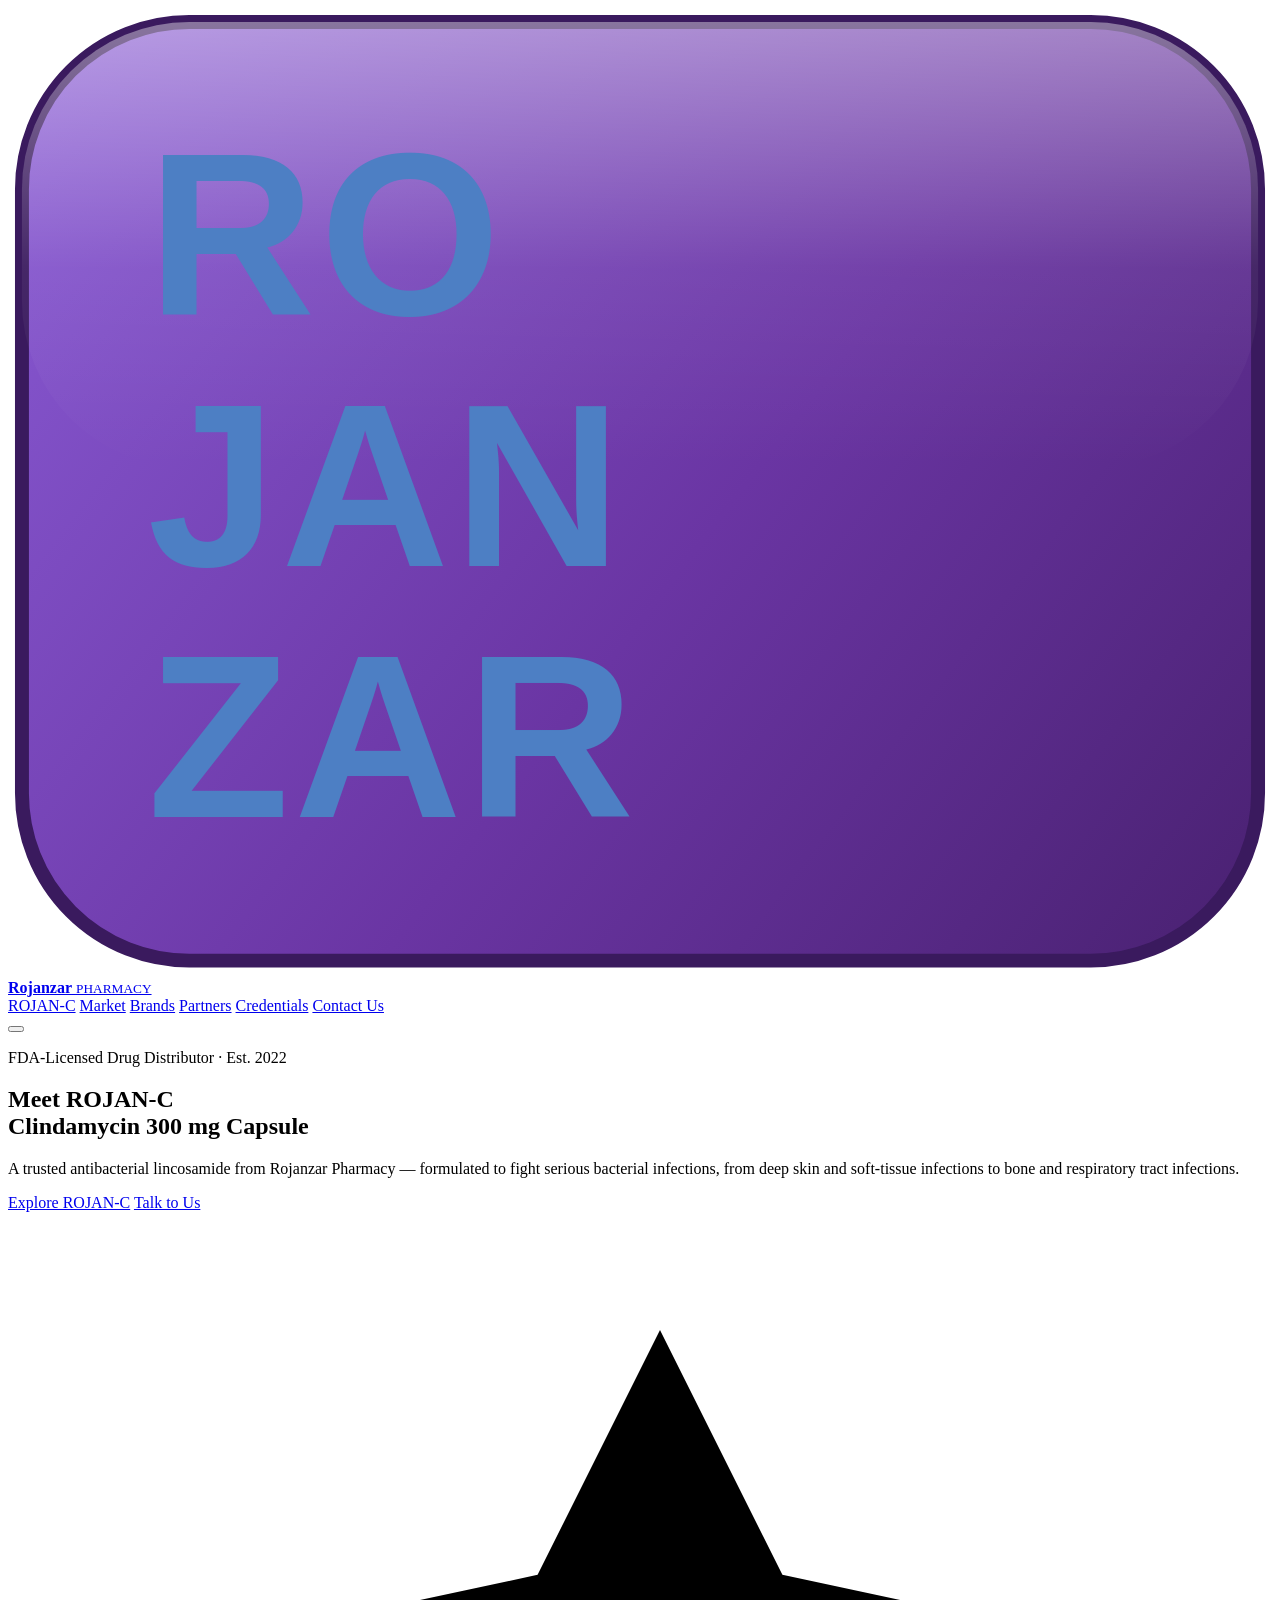
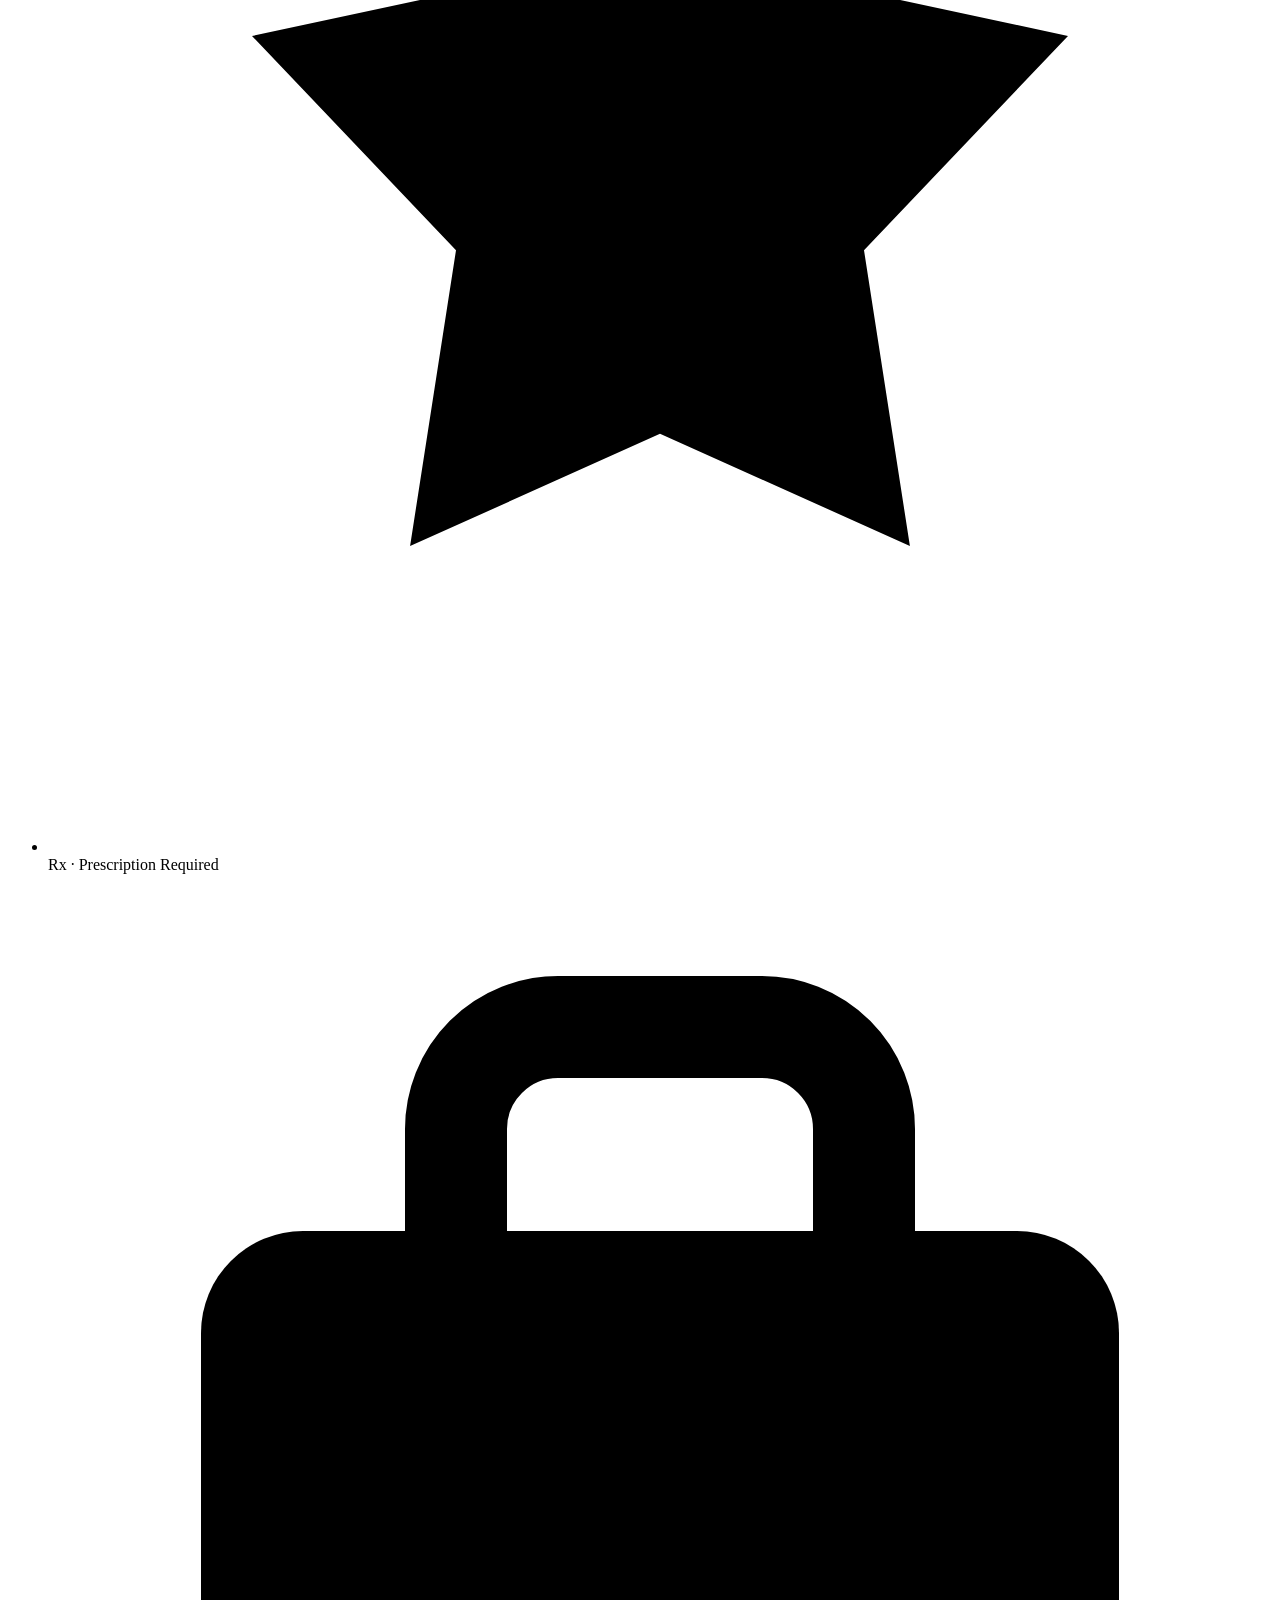
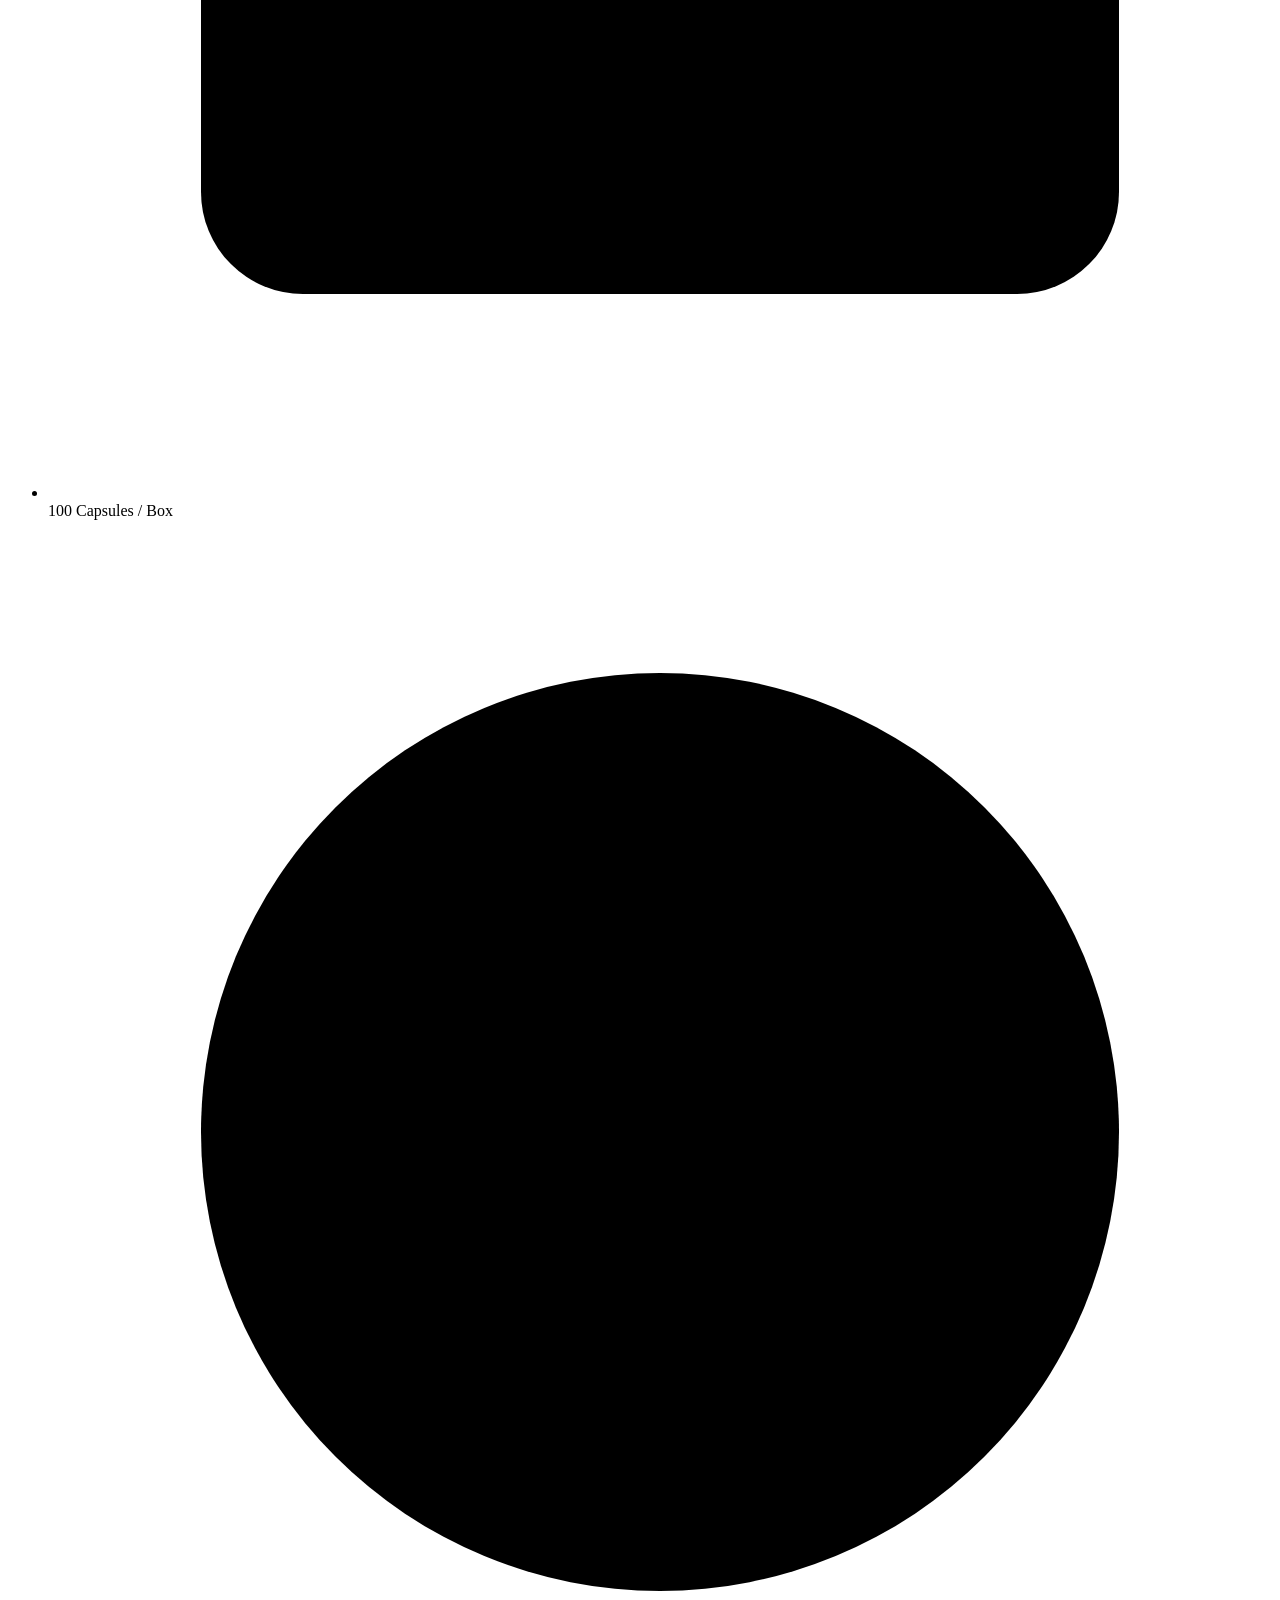
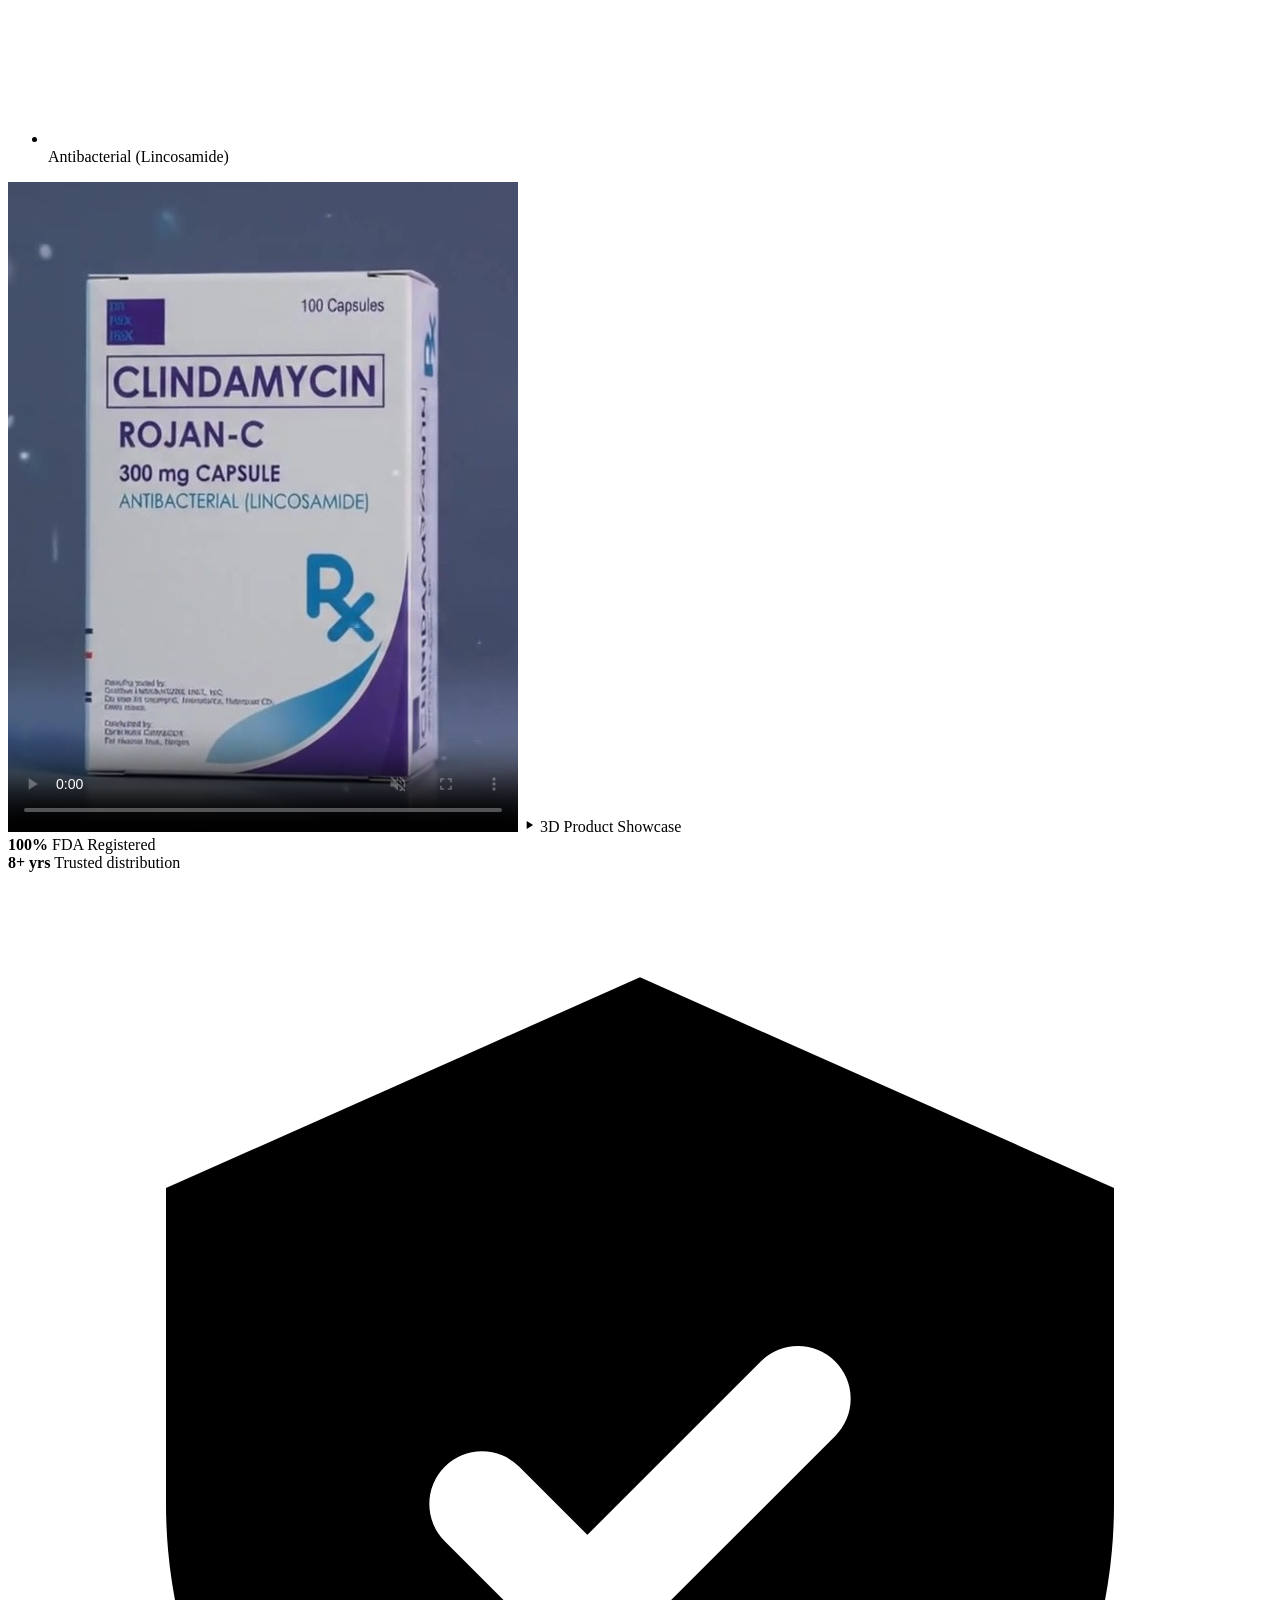
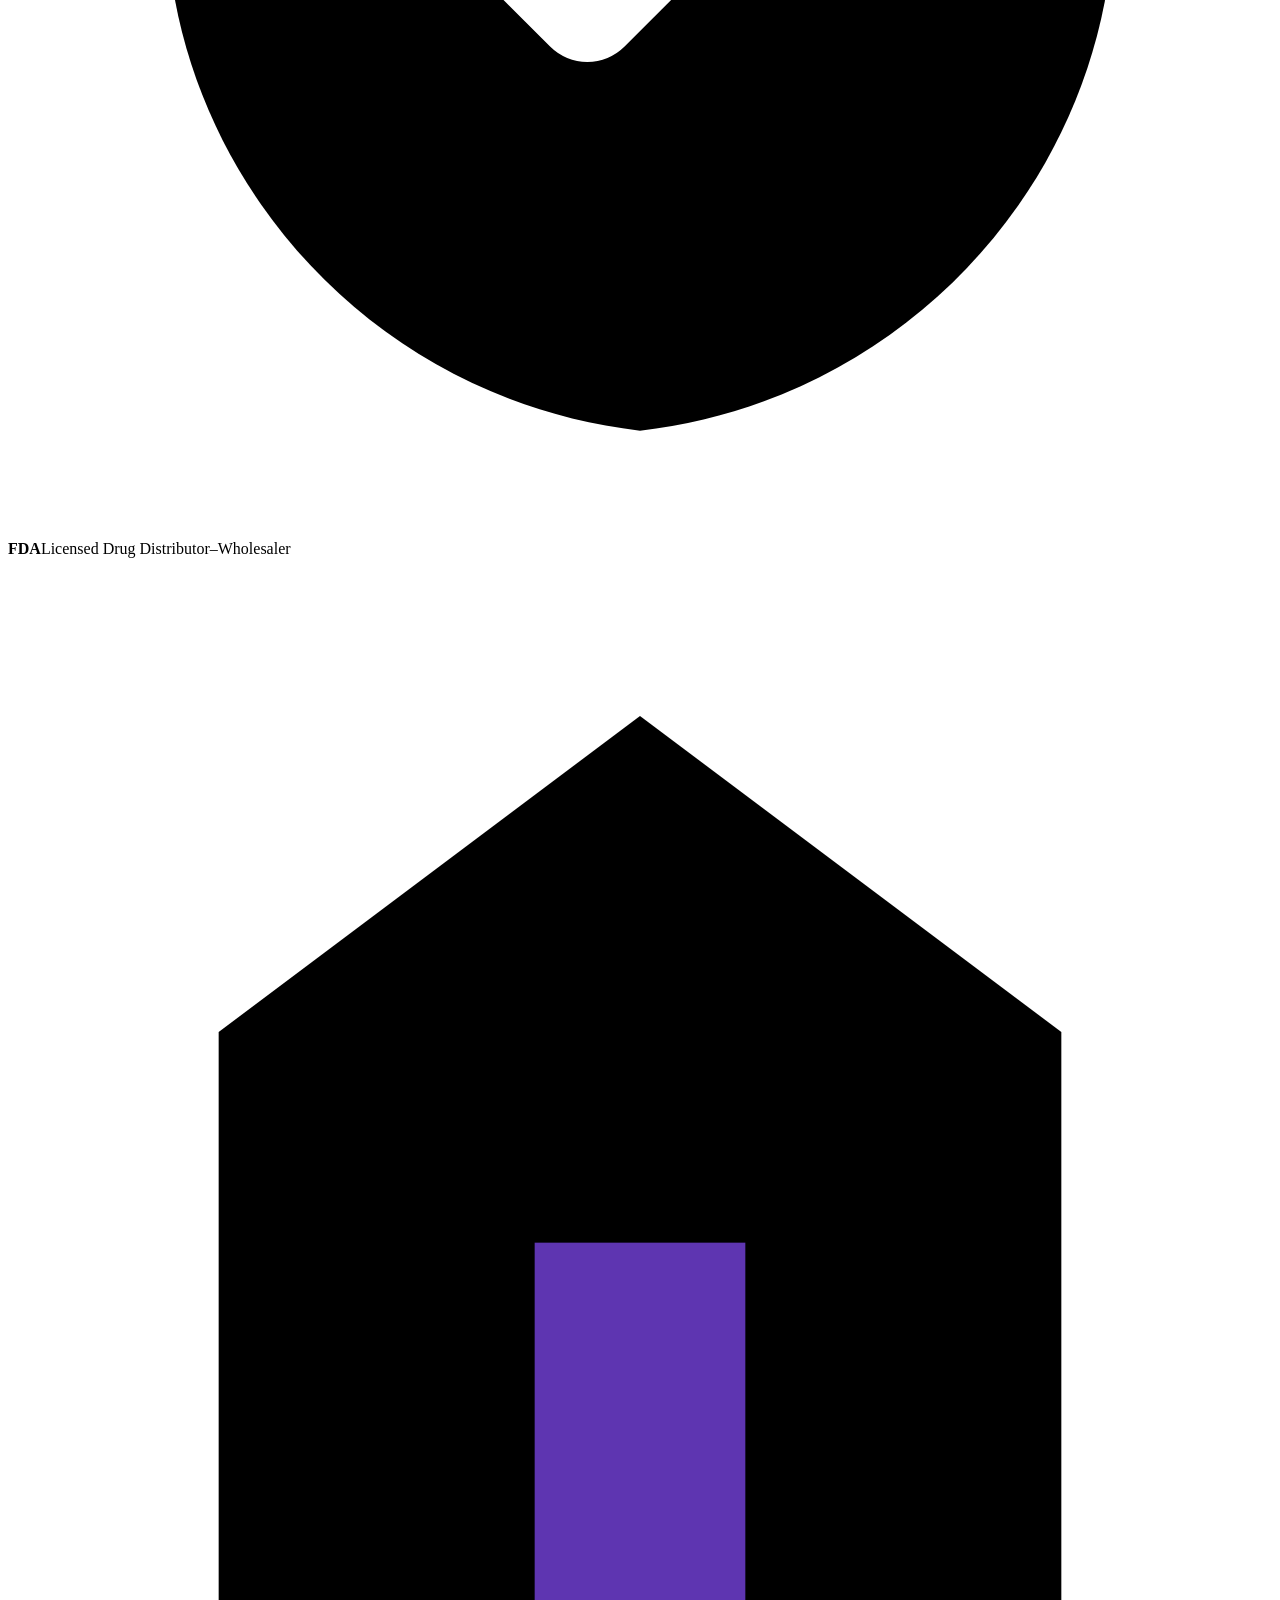
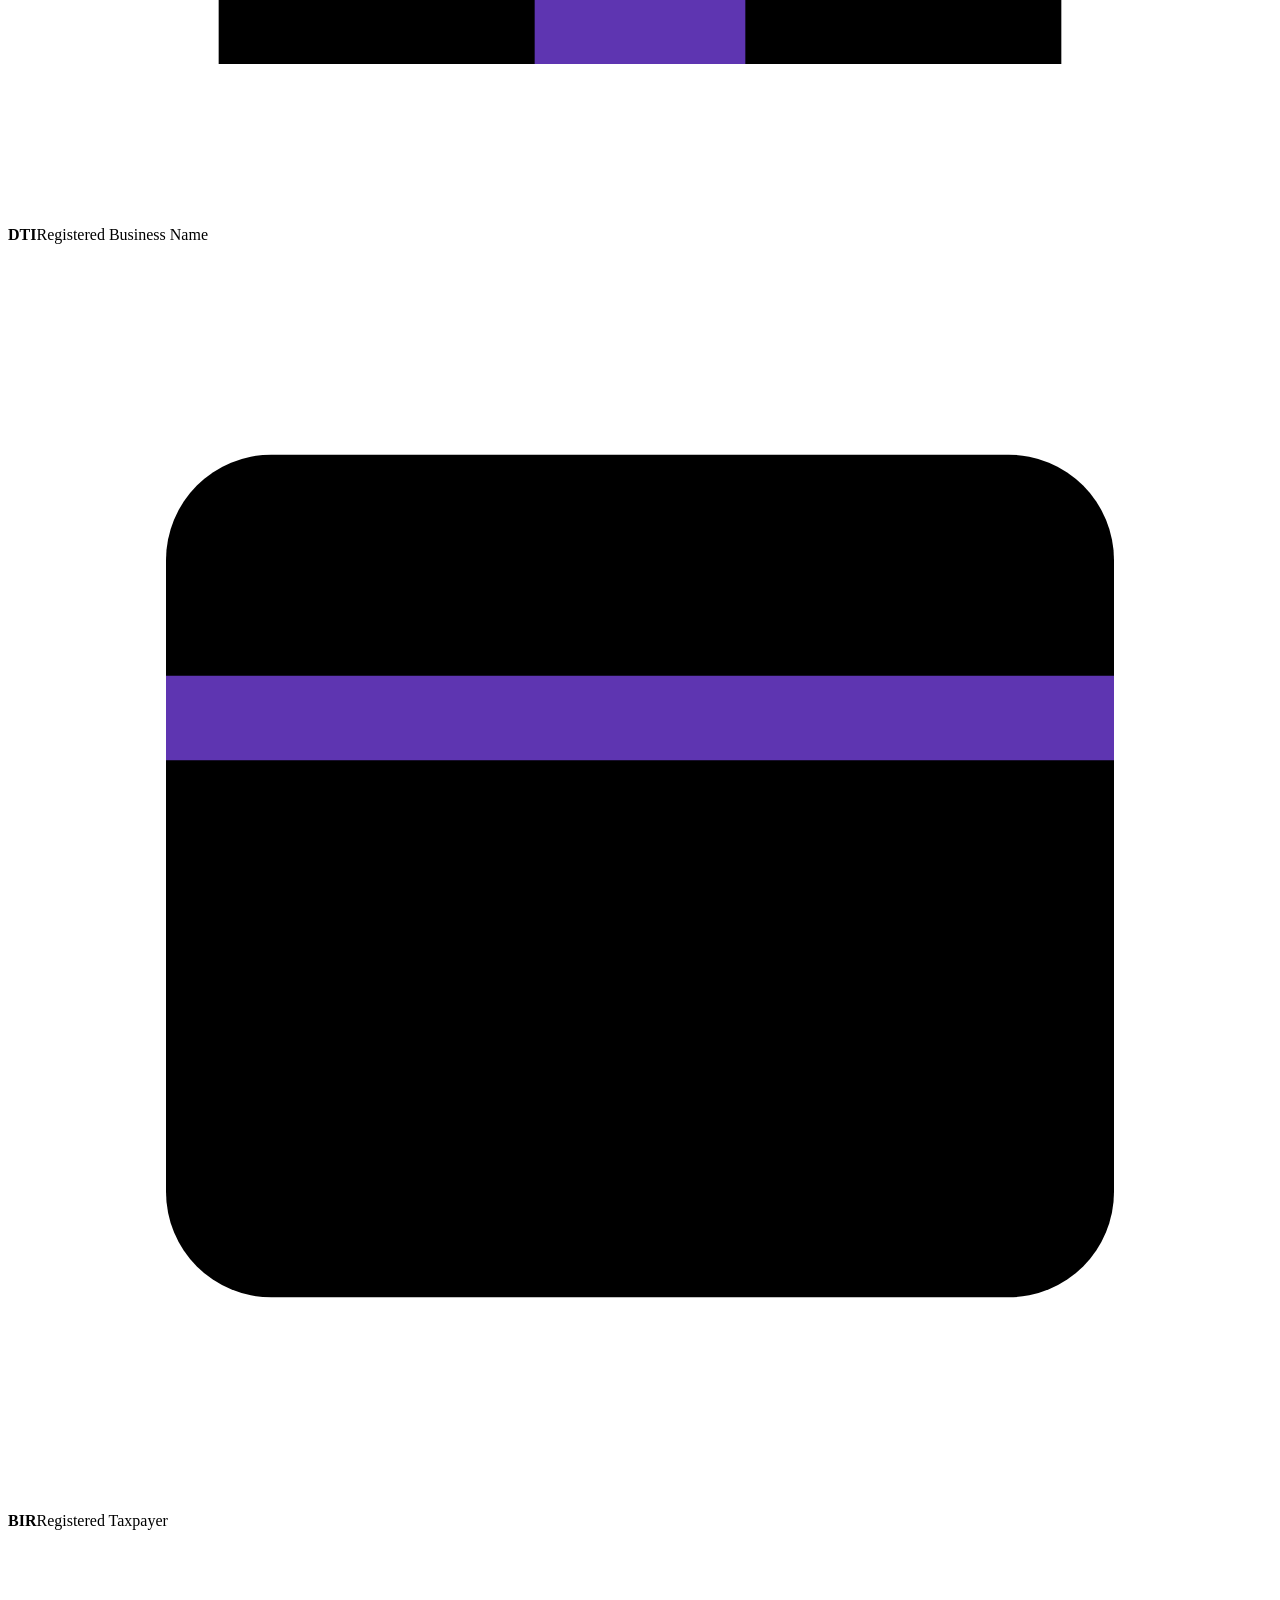
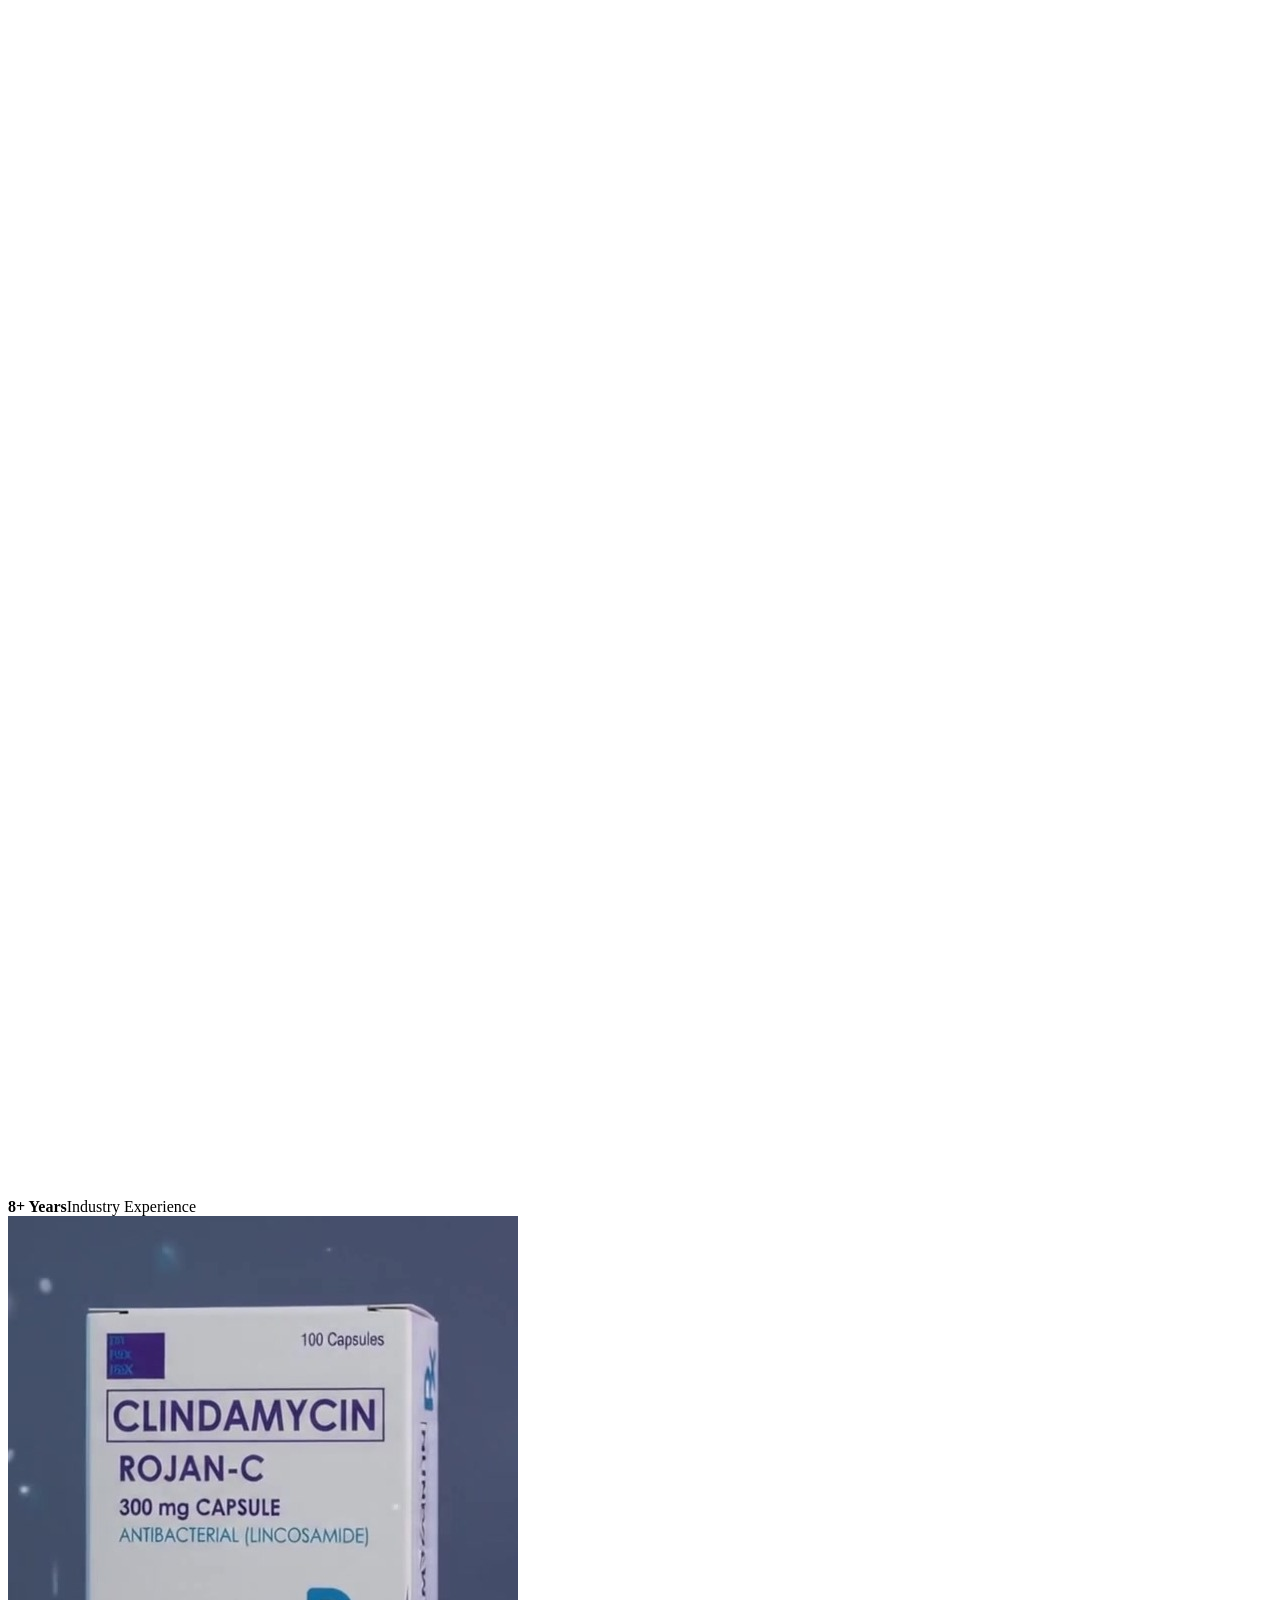
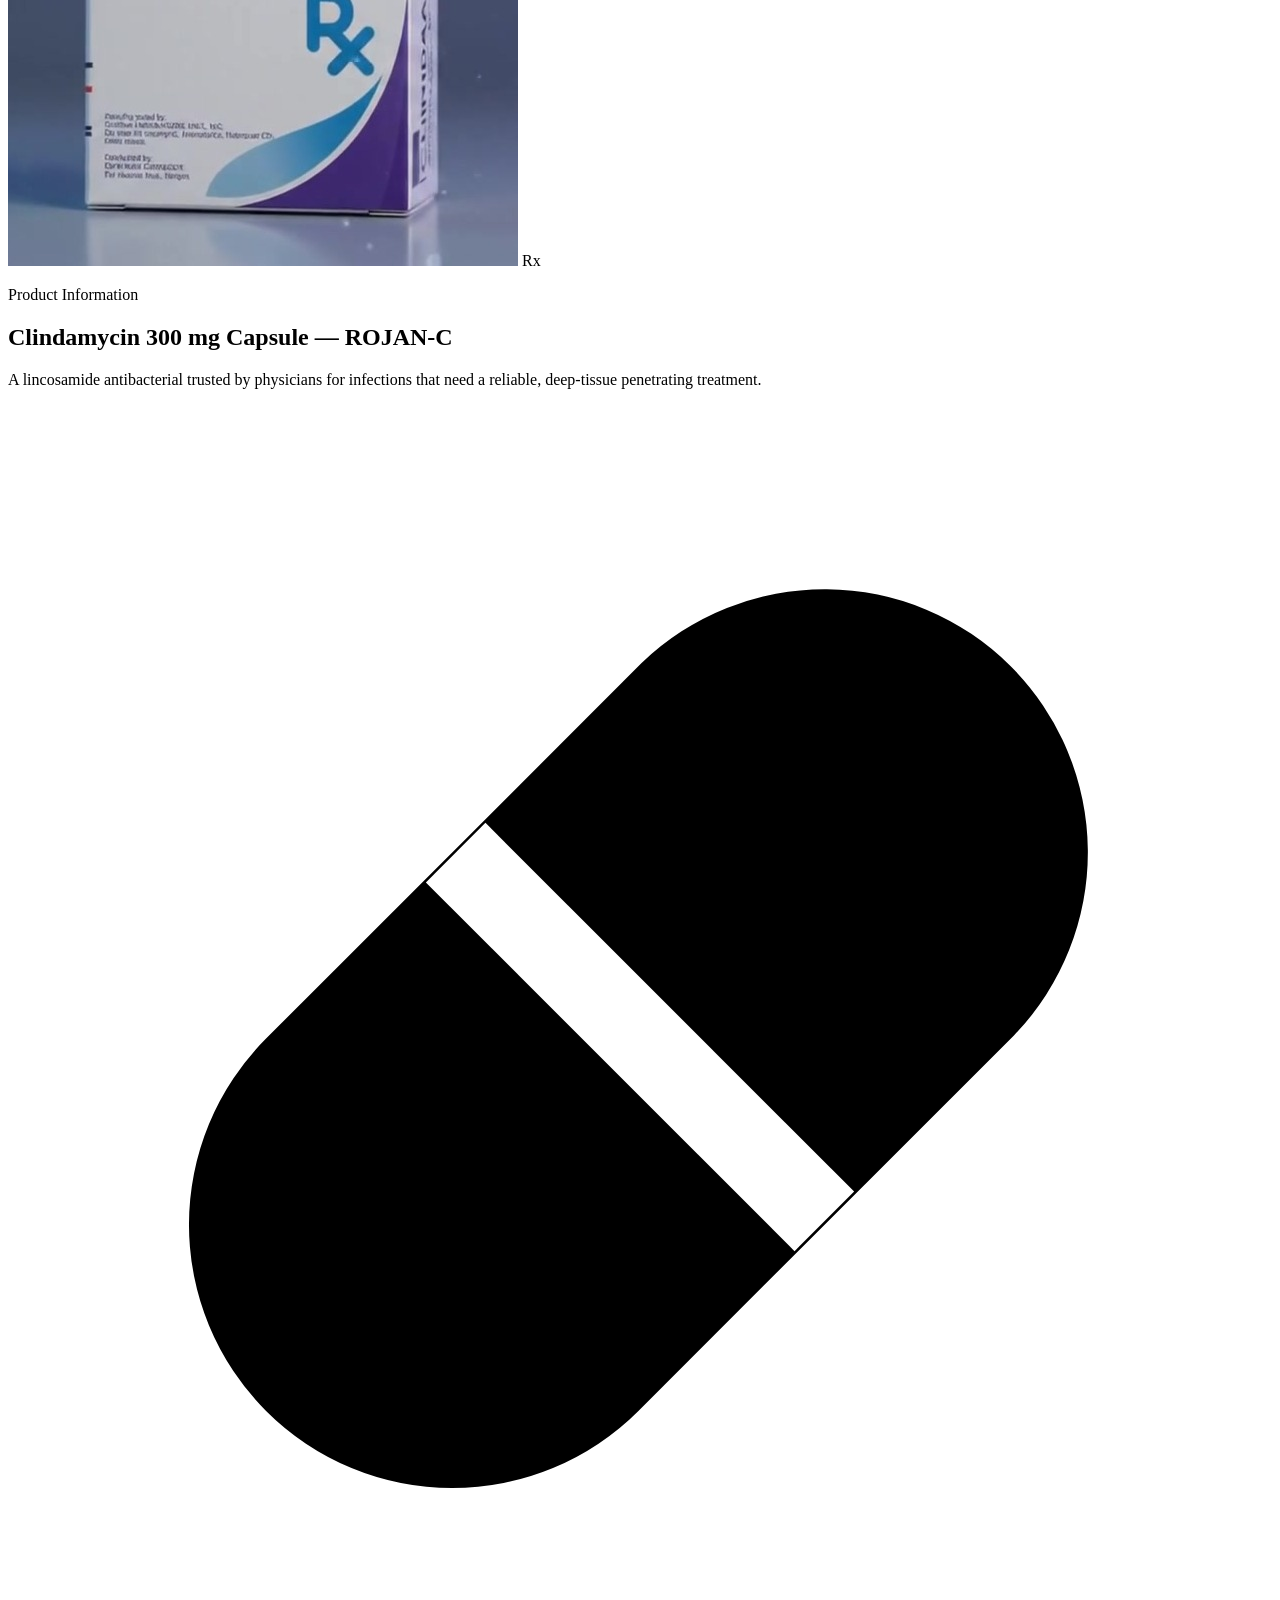
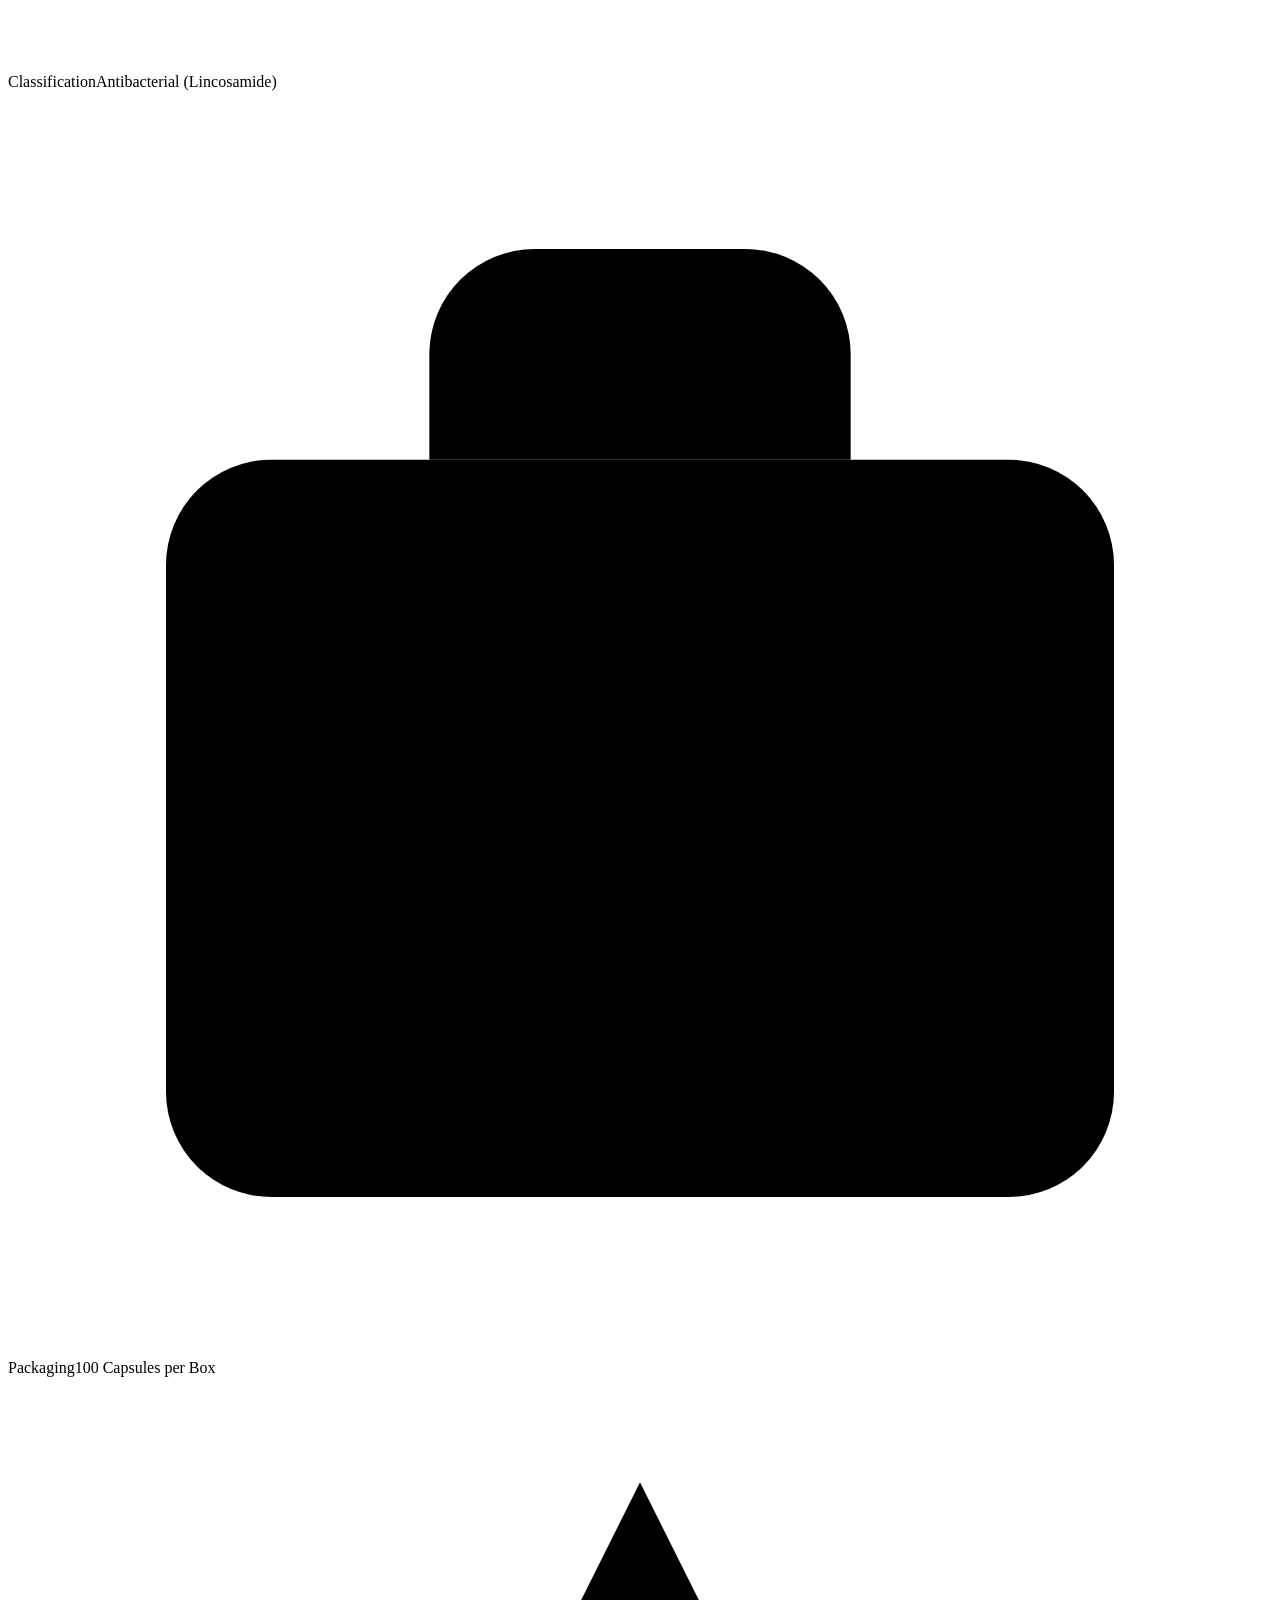
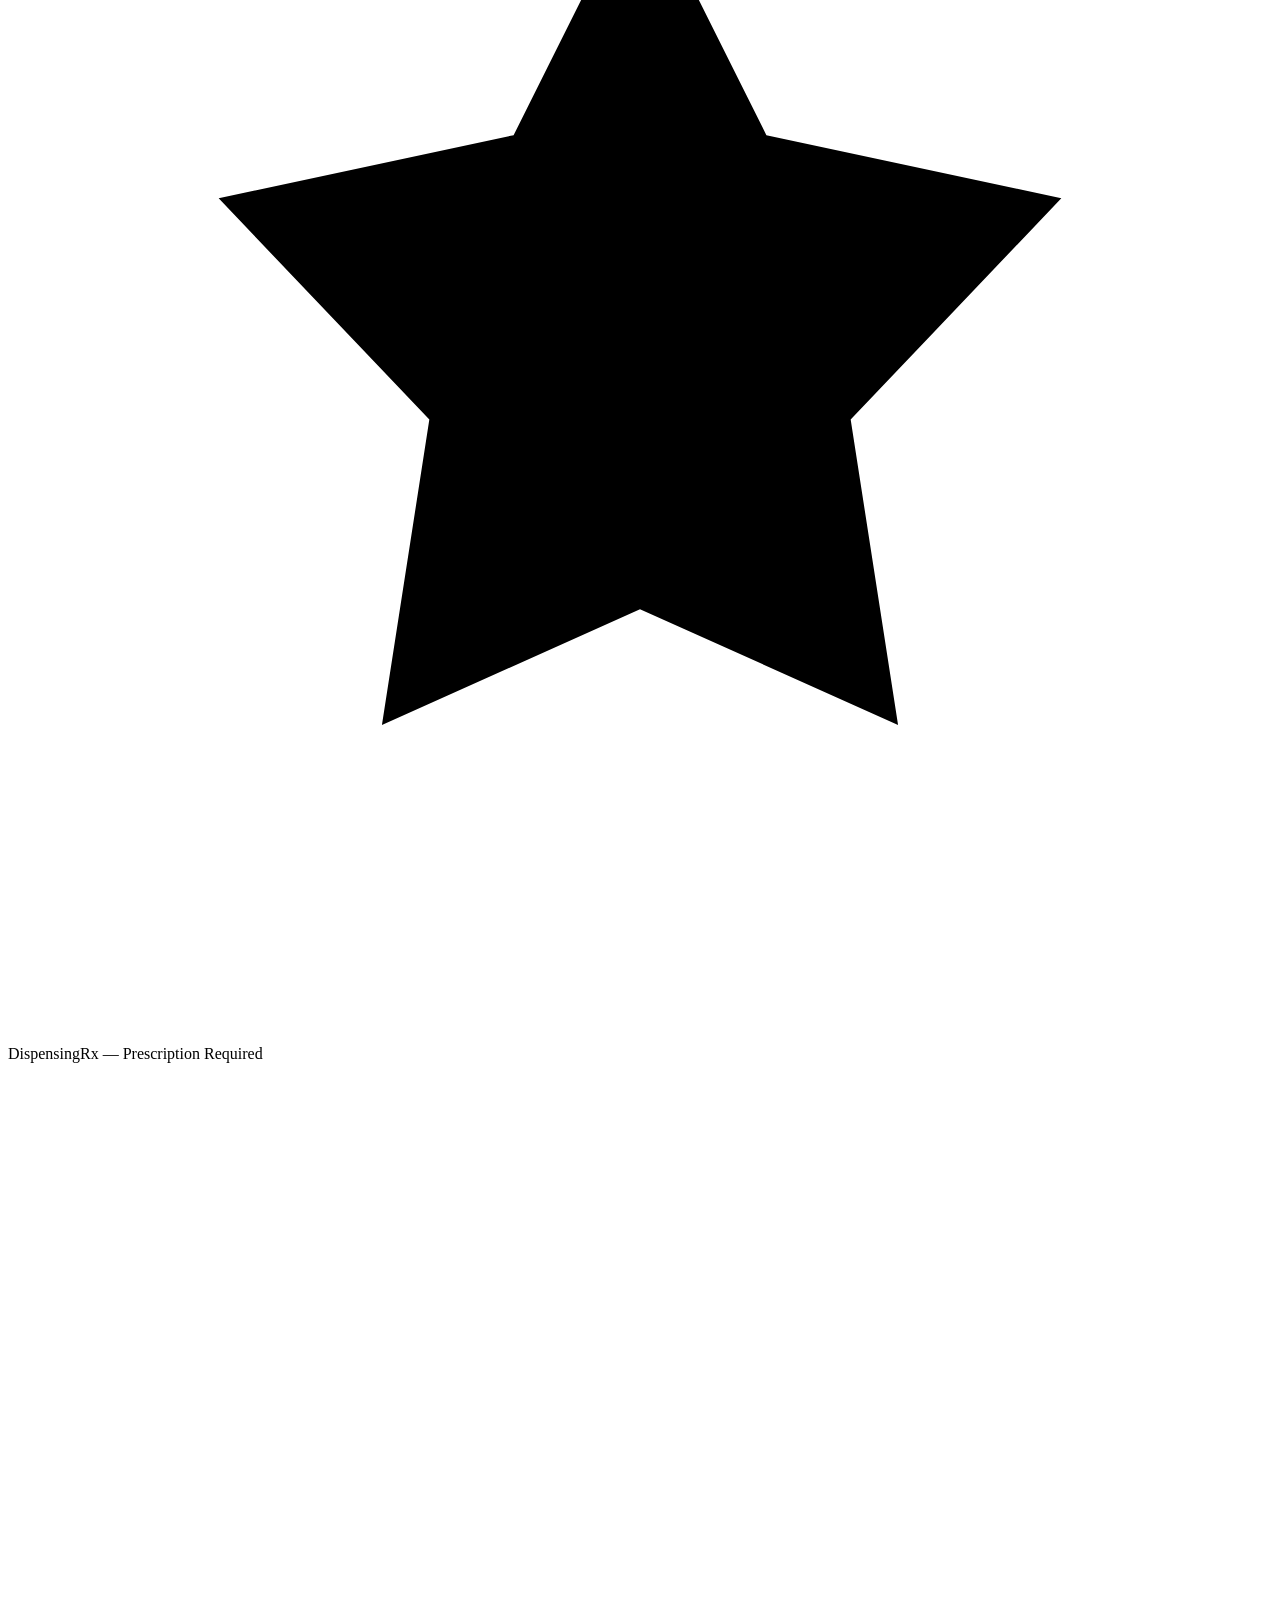
==== index.html @ 9dbfa17c "Rename index-v2.html to index.html" ====
<!DOCTYPE html>
<html lang="en">
<head>
<meta charset="UTF-8">
<meta name="viewport" content="width=device-width, initial-scale=1.0">
<title>ROJAN-C | Rojanzar Pharmacy</title>
<meta name="description" content="ROJAN-C (Clindamycin 300mg Capsule) by Rojanzar Pharmacy — an FDA-licensed antibacterial lincosamide for serious bacterial infections.">
<link rel="icon" href="assets/icons/favicon.ico" sizes="any">
<link rel="icon" type="image/svg+xml" href="assets/icons/favicon.svg">
<link rel="icon" type="image/png" sizes="32x32" href="assets/icons/favicon-32.png">
<link rel="icon" type="image/png" sizes="16x16" href="assets/icons/favicon-16.png">
<link rel="apple-touch-icon" sizes="180x180" href="assets/icons/favicon-180.png">
<link rel="manifest" href="assets/icons/site.webmanifest">
<meta name="theme-color" content="#5E35B1">
<link rel="preconnect" href="https://fonts.googleapis.com">
<link rel="preconnect" href="https://fonts.gstatic.com" crossorigin>
<link href="https://fonts.googleapis.com/css2?family=Inter:wght@400;500;600;700;800;900&display=swap" rel="stylesheet">
<link rel="stylesheet" href="style.css">
</head>
<body>

<!-- Decorative gradient field, purely visual -->
<div class="bg-field" aria-hidden="true"></div>

<!-- ===== HEADER ===== -->
<header class="site-header" id="siteHeader">
  <div class="container header-inner">
    <a href="#home" class="brand" aria-label="Rojanzar Pharmacy home">
      <span class="brand-icon" aria-hidden="true">
        <svg viewBox="0 0 136 104" xmlns="http://www.w3.org/2000/svg">
          <defs>
            <linearGradient id="rjPurple" x1="0" y1="0" x2="136" y2="104" gradientUnits="userSpaceOnUse">
              <stop offset="0" stop-color="#8a5cd6"/>
              <stop offset="0.55" stop-color="#6a35a3"/>
              <stop offset="1" stop-color="#48206f"/>
            </linearGradient>
            <linearGradient id="rjSheen" x1="0" y1="0" x2="0" y2="1">
              <stop offset="0" stop-color="#ffffff" stop-opacity="0.4"/>
              <stop offset="0.55" stop-color="#ffffff" stop-opacity="0.06"/>
              <stop offset="1" stop-color="#ffffff" stop-opacity="0"/>
            </linearGradient>
          </defs>
          <rect x="1.5" y="1.5" width="133" height="101" rx="18" fill="url(#rjPurple)" stroke="#3a1a5e" stroke-width="1.5"/>
          <rect x="1.5" y="1.5" width="133" height="48" rx="18" fill="url(#rjSheen)"/>
          <text x="15" y="33" font-family="Arial, sans-serif" font-weight="800" font-size="25" letter-spacing="0.5" fill="#4d7fc4">RO</text>
          <text x="15" y="60" font-family="Arial, sans-serif" font-weight="800" font-size="25" letter-spacing="0.5" fill="#4d7fc4">JAN</text>
          <text x="15" y="87" font-family="Arial, sans-serif" font-weight="800" font-size="25" letter-spacing="0.5" fill="#4d7fc4">ZAR</text>
        </svg>
      </span>
      <span class="brand-text">
        <strong>Rojanzar</strong>
        <small>PHARMACY</small>
      </span>
    </a>

    <nav class="main-nav" id="mainNav">
      <a href="#product">ROJAN-C</a>
      <a href="#insights">Market</a>
      <a href="#brands">Brands</a>
      <a href="#partners">Partners</a>
      <a href="#credentials">Credentials</a>
      <a href="#contact" class="nav-cta">Contact Us</a>
    </nav>

    <button class="nav-toggle" id="navToggle" aria-label="Toggle navigation" aria-expanded="false" aria-controls="mainNav">
      <span></span><span></span><span></span>
    </button>
  </div>
</header>

<main id="home">

  <!-- ===== HERO ===== -->
  <section class="hero">
    <div class="container hero-inner">
      <div class="hero-copy reveal">
        <p class="eyebrow"><i class="dot"></i>FDA-Licensed Drug Distributor &middot; Est. 2022</p>
        <h1>Meet <span class="accent-text">ROJAN&#8209;C</span><br>Clindamycin 300&nbsp;mg Capsule</h1>
        <p class="lead">
          A trusted antibacterial lincosamide from Rojanzar Pharmacy — formulated to fight
          serious bacterial infections, from deep skin and soft-tissue infections to
          bone and respiratory tract infections.
        </p>
        <div class="hero-actions">
          <a href="#product" class="btn btn-primary">Explore ROJAN&#8209;C</a>
          <a href="#contact" class="btn btn-outline">Talk to Us</a>
        </div>
        <ul class="hero-badges">
          <li><svg viewBox="0 0 24 24"><path d="M12 2l2.4 4.8L20 8l-4 4.2.9 5.8L12 15.8 7.1 18l.9-5.8L4 8l5.6-1.2z"/></svg>Rx &middot; Prescription Required</li>
          <li><svg viewBox="0 0 24 24"><rect x="3" y="7" width="18" height="13" rx="2"/><path d="M8 7V5a2 2 0 0 1 2-2h4a2 2 0 0 1 2 2v2" fill="none" stroke-width="2" stroke="currentColor"/></svg>100 Capsules / Box</li>
          <li><svg viewBox="0 0 24 24"><circle cx="12" cy="12" r="9"/></svg>Antibacterial (Lincosamide)</li>
        </ul>
      </div>

      <div class="hero-media reveal">
        <div class="orbit-ring" aria-hidden="true"></div>
        <div class="video-frame">
          <video
            class="product-video"
            autoplay
            muted
            loop
            controls
            playsinline
            preload="auto"
            poster="assets/images/rojan-c-3d.jpg"
            aria-label="3D product showcase of ROJAN-C Clindamycin capsule">
            <source src="assets/video/rojan-c-3d-showcase.mp4" type="video/mp4">
            Your browser does not support the video tag.
          </video>
          <span class="video-tag">
            <svg viewBox="0 0 24 24" width="14" height="14"><path d="M8 5v14l11-7z" fill="currentColor"/></svg>
            3D Product Showcase
          </span>
        </div>
        <div class="floating-card floating-card--top">
          <strong>100%</strong>
          <span>FDA Registered</span>
        </div>
        <div class="floating-card floating-card--bottom">
          <strong>8+ yrs</strong>
          <span>Trusted distribution</span>
        </div>
      </div>
    </div>
  </section>

  <!-- ===== TRUST BAR ===== -->
  <section class="trust-bar">
    <div class="trust-bar__field" aria-hidden="true"></div>
    <div class="container trust-inner">
      <div class="trust-item reveal">
        <span class="trust-icon"><svg viewBox="0 0 24 24"><path d="M12 2 3 6v6c0 5 3.8 9.4 9 10 5.2-.6 9-5 9-10V6l-9-4z"/><path d="M9 12l2 2 4-4" fill="none" stroke="#fff" stroke-width="2" stroke-linecap="round" stroke-linejoin="round"/></svg></span>
        <div><strong>FDA</strong><span>Licensed Drug Distributor&ndash;Wholesaler</span></div>
      </div>
      <div class="trust-item reveal">
        <span class="trust-icon"><svg viewBox="0 0 24 24"><path d="M4 21V9l8-6 8 6v12H4z"/><rect x="10" y="13" width="4" height="8" fill="#5E35B1"/></svg></span>
        <div><strong>DTI</strong><span>Registered Business Name</span></div>
      </div>
      <div class="trust-item reveal">
        <span class="trust-icon"><svg viewBox="0 0 24 24"><rect x="3" y="4" width="18" height="16" rx="2"/><path d="M3 9h18" stroke="#5E35B1" stroke-width="1.6"/></svg></span>
        <div><strong>BIR</strong><span>Registered Taxpayer</span></div>
      </div>
      <div class="trust-item reveal">
        <span class="trust-icon"><svg viewBox="0 0 24 24"><path d="M12 2v20M2 12h20" stroke="#fff" stroke-width="2"/><circle cx="12" cy="12" r="9" fill="none" stroke="#fff" stroke-width="1.4"/></svg></span>
        <div><strong>8+ Years</strong><span>Industry Experience</span></div>
      </div>
    </div>
  </section>

  <!-- ===== PRODUCT INFO ===== -->
  <section class="section" id="product">
    <div class="container product-grid">
      <div class="product-image reveal">
        <img src="assets/images/rojan-c-3d.jpg" alt="3D render of a single ROJAN-C Clindamycin 300mg Capsule box, 100 capsules">
        <span class="pin pin--rx">Rx</span>
      </div>
      <div class="product-copy reveal">
        <p class="eyebrow">Product Information</p>
        <h2>Clindamycin 300&nbsp;mg Capsule &mdash; ROJAN&#8209;C</h2>
        <p class="lead-sm">A lincosamide antibacterial trusted by physicians for infections that need a reliable, deep-tissue penetrating treatment.</p>

        <div class="spec-grid">
          <div class="spec">
            <svg viewBox="0 0 24 24"><path d="M4.9 19.1a5 5 0 0 1 0-7.07l7.13-7.13a5 5 0 0 1 7.07 7.07l-7.13 7.13a5 5 0 0 1-7.07 0z"/><path d="M8.5 8.5l7 7" stroke="#fff" stroke-width="1.6"/></svg>
            <div><span class="spec-label">Classification</span><span class="spec-value">Antibacterial (Lincosamide)</span></div>
          </div>
          <div class="spec">
            <svg viewBox="0 0 24 24"><rect x="3" y="7" width="18" height="14" rx="2"/><path d="M8 7V5a2 2 0 0 1 2-2h4a2 2 0 0 1 2 2v2"/></svg>
            <div><span class="spec-label">Packaging</span><span class="spec-value">100 Capsules per Box</span></div>
          </div>
          <div class="spec">
            <svg viewBox="0 0 24 24"><path d="M12 2l2.4 4.8L20 8l-4 4.2.9 5.8L12 15.8 7.1 18l.9-5.8L4 8l5.6-1.2z"/></svg>
            <div><span class="spec-label">Dispensing</span><span class="spec-value">Rx &mdash; Prescription Required</span></div>
          </div>
          <div class="spec">
            <svg viewBox="0 0 24 24"><path d="M3 21V9l4-4 4 4v12M11 21V5l4-4 4 4v16" fill="none" stroke="#fff" stroke-width="1.8"/></svg>
            <div><span class="spec-label">Manufactured by</span><span class="spec-value">Scheele Laboratories Phils., Inc.</span></div>
          </div>
        </div>

        <h3>What ROJAN&#8209;C Treats</h3>
        <ul class="treats-list">
          <li>
            <svg class="ico" viewBox="0 0 24 24"><path d="M7 3a4 4 0 0 0-4 4c0 2 1 3 2 4l7 7c1 1 2 2 4 2a4 4 0 0 0 4-4c0-2-1-3-2-4l-7-7c-1-1-2-2-4-2z" fill="none" stroke="currentColor" stroke-width="1.8"/></svg>
            <div><strong>Deep skin &amp; soft-tissue infections</strong><span>Cellulitis, abscesses, and wound infections caused by susceptible bacteria.</span></div>
          </li>
          <li>
            <svg class="ico" viewBox="0 0 24 24"><path d="M6 4c1 3-1 4-1 6a3 3 0 0 0 3 3c1 0 1.5-.5 2-1M18 20c-1-3 1-4 1-6a3 3 0 0 0-3-3c-1 0-1.5.5-2 1M10 12l4 0" fill="none" stroke="currentColor" stroke-width="1.8" stroke-linecap="round"/></svg>
            <div><strong>Bone &amp; joint infections</strong><span>Including osteomyelitis caused by susceptible organisms.</span></div>
          </li>
          <li>
            <svg class="ico" viewBox="0 0 24 24"><path d="M9 3v6c0 2-2 3-2 6a5 5 0 0 0 10 0c0-3-2-4-2-6V3M9 3h6" fill="none" stroke="currentColor" stroke-width="1.8" stroke-linecap="round"/></svg>
            <div><strong>Respiratory tract infections</strong><span>Lower respiratory infections including pneumonia.</span></div>
          </li>
          <li>
            <svg class="ico" viewBox="0 0 24 24"><circle cx="12" cy="12" r="8" fill="none" stroke="currentColor" stroke-width="1.8"/><path d="M12 8v4l3 2" stroke="currentColor" stroke-width="1.8" fill="none" stroke-linecap="round"/></svg>
            <div><strong>Other anaerobic infections</strong><span>As determined and prescribed by a licensed physician.</span></div>
          </li>
        </ul>
        <p class="disclaimer">Always consult a licensed physician before use. Do not accept the product if the seal is broken.</p>
      </div>
    </div>
  </section>

  <!-- ===== MARKET INSIGHTS / CHARTS ===== -->
  <section class="section section-alt" id="insights">
    <div class="container">
      <p class="eyebrow center">Industry Landscape</p>
      <h2 class="center">Market Insights</h2>
      <p class="center subtext">The Philippine pharmaceutical market is one of the fastest-growing in the region — here's the opportunity behind ROJAN&#8209;C.</p>

      <div class="charts-grid">
        <div class="chart-card reveal">
          <h3>Global Pharmaceutical Market</h3>
          <p class="chart-sub">Projected growth, USD billions (2022&ndash;2030)</p>
          <div class="chart-wrap"><canvas id="globalMarketChart" aria-label="Global pharmaceutical market growth chart" role="img"></canvas></div>
        </div>
        <div class="chart-card reveal">
          <h3>Philippine Market Value</h3>
          <p class="chart-sub">₱176B market, expanding ~8.3% per year</p>
          <div class="chart-wrap"><canvas id="phMarketChart" aria-label="Philippine pharmaceutical market growth chart" role="img"></canvas></div>
        </div>
        <div class="chart-card reveal">
          <h3>Rojanzar Portfolio Mix</h3>
          <p class="chart-sub">Own brands vs. collaborated brand lines</p>
          <div class="chart-wrap"><canvas id="portfolioChart" aria-label="Rojanzar Pharmacy portfolio composition chart" role="img"></canvas></div>
        </div>
      </div>

      <div class="stats-grid" id="statsGrid">
        <div class="stat reveal">
          <span class="stat-number" data-target="8" data-suffix="">0</span>
          <span class="stat-label">Years of Experience</span>
        </div>
        <div class="stat reveal">
          <span class="stat-number" data-target="30" data-suffix="+">0</span>
          <span class="stat-label">Partner Doctors</span>
        </div>
        <div class="stat reveal">
          <span class="stat-number" data-target="20" data-suffix="+">0</span>
          <span class="stat-label">Brand Collaborations</span>
        </div>
        <div class="stat reveal">
          <span class="stat-number" data-target="5" data-suffix="+">0</span>
          <span class="stat-label">Own Brands</span>
        </div>
      </div>
    </div>
  </section>

  <!-- ===== ABOUT ===== -->
  <section class="section" id="about">
    <div class="container about-grid">
      <div class="about-copy reveal">
        <p class="eyebrow">About Us</p>
        <h2>Built on Trust, Driven by Wellness</h2>
        <p>
          <strong>Rojanzar Pharmacy</strong> was established in <strong>2022</strong>, born out of a
          vision to enhance health and wellness across the Philippines. Recognizing a gap in the market
          for high-quality healthcare products, we built our business around one principle: safety,
          reliability, and effectiveness above all.
        </p>
        <p>
          Our journey began with a commitment to sourcing products that meet stringent quality standards.
          Over time, we've built strong relationships with healthcare providers, small business owners,
          and health-conscious consumers &mdash; relationships instrumental to our growth.
        </p>
      </div>
      <div class="about-cards">
        <div class="info-card reveal">
          <div class="info-icon"><svg viewBox="0 0 24 24"><path d="M12 4a4 4 0 1 1 0 8 4 4 0 0 1 0-8zM4 20c0-4 4-6 8-6s8 2 8 6" fill="none" stroke="currentColor" stroke-width="1.8" stroke-linecap="round"/></svg></div>
          <h3>Our Vision</h3>
          <p>To be the supplier of choice, providing high-quality and affordable products &mdash; uplifting Filipino families across every level of society.</p>
        </div>
        <div class="info-card reveal">
          <div class="info-icon"><svg viewBox="0 0 24 24"><path d="M12 21s-7-4.35-9.5-8.5C.5 8.5 3 4 7 4c2 0 3.5 1 5 3 1.5-2 3-3 5-3 4 0 6.5 4.5 4.5 8.5C19 16.65 12 21 12 21z" fill="none" stroke="currentColor" stroke-width="1.6"/></svg></div>
          <h3>Our Mission</h3>
          <p>To promote health and wellness nationwide &mdash; delivering quality products and excellent value to customers and partners alike.</p>
        </div>
      </div>
    </div>

    <div class="container">
      <div class="values-grid">
        <div class="value-card reveal">
          <div class="value-icon"><svg viewBox="0 0 24 24"><path d="M17 20h5v-1a4 4 0 0 0-3-3.87M9 20H4v-1a4 4 0 0 1 3-3.87m5-5.13a4 4 0 1 0 0-8 4 4 0 0 0 0 8zm6 1a4 4 0 1 0 0-8m-12 8a4 4 0 1 1 0-8" fill="none" stroke="currentColor" stroke-width="1.6" stroke-linecap="round"/></svg></div>
          <h4>Strong Relationships</h4>
          <p>Robust connections with healthcare providers and health-conscious consumers, helping us respond to real needs effectively.</p>
        </div>
        <div class="value-card reveal">
          <div class="value-icon"><svg viewBox="0 0 24 24"><path d="M21 12a9 9 0 1 1-6-8.5" fill="none" stroke="currentColor" stroke-width="1.8" stroke-linecap="round"/><path d="M21 3v6h-6" fill="none" stroke="currentColor" stroke-width="1.8" stroke-linecap="round" stroke-linejoin="round"/></svg></div>
          <h4>Adaptability</h4>
          <p>We continuously evolve our product offerings to stay relevant in a fast-changing pharmaceutical market.</p>
        </div>
        <div class="value-card reveal">
          <div class="value-icon"><svg viewBox="0 0 24 24"><path d="M9 21V9a2 2 0 0 1 2-2h2a2 2 0 0 1 2 2v12M4 21V13a2 2 0 0 1 2-2h1M17 11h1a2 2 0 0 1 2 2v8" fill="none" stroke="currentColor" stroke-width="1.6" stroke-linecap="round" stroke-linejoin="round"/></svg></div>
          <h4>Business Partnerships</h4>
          <p>Collaboration with reputable suppliers and manufacturers lets us meet the demands of our clientele with confidence.</p>
        </div>
      </div>
    </div>
  </section>

  <!-- ===== OWN BRANDS ===== -->
  <section class="section section-alt" id="brands">
    <div class="container">
      <p class="eyebrow center">Our Portfolio</p>
      <h2 class="center">Own Brands</h2>
      <p class="center subtext">Manufactured and quality-checked under Rojanzar Pharmacy's own product lines.</p>

      <div class="product-tile-grid">
        <article class="product-tile reveal">
          <div class="product-tile__img"><img src="assets/images/products/own_rojanc.jpg" alt="ROJAN-C Clindamycin Hydrochloride 300mg capsule box" loading="lazy"></div>
          <h4>ROJAN&#8209;C</h4><span>Clindamycin HCl 300mg</span>
        </article>
        <article class="product-tile reveal">
          <div class="product-tile__img"><img src="assets/images/products/own_clindas.jpg" alt="Clinda-S Clindamycin Hydrochloride capsule box" loading="lazy"></div>
          <h4>Clinda&#8209;S</h4><span>Clindamycin HCl Antibacterial</span>
        </article>
        <article class="product-tile reveal">
          <div class="product-tile__img"><img src="assets/images/products/own_virzine.jpg" alt="Virzine Cetirizine Hydrochloride tablet box" loading="lazy"></div>
          <h4>Virzine</h4><span>Cetirizine HCl Antihistamine</span>
        </article>
        <article class="product-tile reveal">
          <div class="product-tile__img"><img src="assets/images/products/own_harvifer.jpg" alt="Harvifer Ferrous Fumarate capsule box" loading="lazy"></div>
          <h4>Harvifer</h4><span>Ferrous Fumarate + Folic Acid</span>
        </article>
        <article class="product-tile reveal">
          <div class="product-tile__img"><img src="assets/images/products/own_mulvitron.jpg" alt="Mulvitron Multivitamins and Iron capsule box" loading="lazy"></div>
          <h4>Mulvitron</h4><span>Multivitamins + Iron</span>
        </article>
        <article class="product-tile reveal">
          <div class="product-tile__img"><img src="assets/images/products/own_bonecee.jpg" alt="Bone Cee Calcium Ascorbate capsule box" loading="lazy"></div>
          <h4>Bone Cee</h4><span>Calcium Ascorbate + Vitamin C</span>
        </article>
      </div>
    </div>
  </section>

  <!-- ===== COLLABORATED BRANDS / PARTNERS ===== -->
  <section class="section" id="partners">
    <div class="container">
      <p class="eyebrow center">Collaborations</p>
      <h2 class="center">Collaborated Brands</h2>
      <p class="center subtext">Distributed and co-marketed with trusted manufacturing partners across the Philippines.</p>

      <div class="scroller">
        <div class="scroller-track">
          <div class="mini-tile"><img src="assets/images/products/collab_aeruginox.jpg" alt="Aeruginox Cefuroxime tablet box" loading="lazy"><span>Aeruginox</span></div>
          <div class="mini-tile"><img src="assets/images/products/collab_dypotin.jpg" alt="Dypotin Epoetin Alfa injection box" loading="lazy"><span>Dypotin</span></div>
          <div class="mini-tile"><img src="assets/images/products/collab_rabies.jpg" alt="Abhayrab Purified Vero Cell Rabies Vaccine box" loading="lazy"><span>Abhayrab</span></div>
          <div class="mini-tile"><img src="assets/images/products/collab_tribacef.jpg" alt="Tribacef Cefoperazone and Sulbactam injection box" loading="lazy"><span>Tribacef</span></div>
          <div class="mini-tile"><img src="assets/images/products/collab_folimor.jpg" alt="Folimor Moringa and Folic Acid capsule box" loading="lazy"><span>Folimor</span></div>
          <div class="mini-tile"><img src="assets/images/products/collab_tlcvita.jpg" alt="TLC Vita-OB Multivitamins and Iron capsule box" loading="lazy"><span>TLC Vita&#8209;OB</span></div>
          <div class="mini-tile"><img src="assets/images/products/collab_buclisyr.jpg" alt="Buclisyr Capsule multivitamins box" loading="lazy"><span>Buclisyr</span></div>
          <div class="mini-tile"><img src="assets/images/products/collab_neovie.jpg" alt="NeoVie Chlorella and Taurine supplement box" loading="lazy"><span>NeoVie</span></div>
          <div class="mini-tile"><img src="assets/images/products/collab_osteowell.jpg" alt="Osteowell Glucosamine MSM Chondroitin supplement box" loading="lazy"><span>Osteowell</span></div>
          <div class="mini-tile"><img src="assets/images/products/collab_obwise.jpg" alt="OB Wise DHA and EPA food supplement box" loading="lazy"><span>OB Wise</span></div>
          <div class="mini-tile"><img src="assets/images/products/collab_fadzinc.jpg" alt="FadZinc immune support supplement box" loading="lazy"><span>FadZinc</span></div>
          <!-- duplicate set for seamless loop -->
          <div class="mini-tile" aria-hidden="true"><img src="assets/images/products/collab_aeruginox.jpg" alt="" loading="lazy"><span>Aeruginox</span></div>
          <div class="mini-tile" aria-hidden="true"><img src="assets/images/products/collab_dypotin.jpg" alt="" loading="lazy"><span>Dypotin</span></div>
          <div class="mini-tile" aria-hidden="true"><img src="assets/images/products/collab_rabies.jpg" alt="" loading="lazy"><span>Abhayrab</span></div>
          <div class="mini-tile" aria-hidden="true"><img src="assets/images/products/collab_tribacef.jpg" alt="" loading="lazy"><span>Tribacef</span></div>
          <div class="mini-tile" aria-hidden="true"><img src="assets/images/products/collab_folimor.jpg" alt="" loading="lazy"><span>Folimor</span></div>
        </div>
      </div>

      <div class="partners-panel">
        <h3 class="center partners-heading">Our Manufacturing Partners</h3>
        <div class="scroller scroller--logos">
          <div class="scroller-track logo-track">
            <div class="logo-tile"><img src="assets/images/logos/logo_scheele.jpg" alt="Scheele Laboratories Philippines logo" loading="lazy"></div>
            <div class="logo-tile"><img src="assets/images/logos/logo_remed.jpg" alt="Remed Pharmaceutical Inc. logo" loading="lazy"></div>
            <div class="logo-tile"><img src="assets/images/logos/logo_fadz.jpg" alt="Fadz Pharma Inc. logo" loading="lazy"></div>
            <div class="logo-tile"><img src="assets/images/logos/logo_dynasty.jpg" alt="Dynasty Pharmaceuticals logo" loading="lazy"></div>
            <div class="logo-tile"><img src="assets/images/logos/logo_therapevo.jpg" alt="Therapevo Farmaco Pharma logo" loading="lazy"></div>
            <div class="logo-tile"><img src="assets/images/logos/logo_medicamenta.jpg" alt="Medicamenta Inc. logo" loading="lazy"></div>
            <!-- duplicate set for seamless loop -->
            <div class="logo-tile" aria-hidden="true"><img src="assets/images/logos/logo_scheele.jpg" alt="" loading="lazy"></div>
            <div class="logo-tile" aria-hidden="true"><img src="assets/images/logos/logo_remed.jpg" alt="" loading="lazy"></div>
            <div class="logo-tile" aria-hidden="true"><img src="assets/images/logos/logo_fadz.jpg" alt="" loading="lazy"></div>
            <div class="logo-tile" aria-hidden="true"><img src="assets/images/logos/logo_dynasty.jpg" alt="" loading="lazy"></div>
            <div class="logo-tile" aria-hidden="true"><img src="assets/images/logos/logo_therapevo.jpg" alt="" loading="lazy"></div>
            <div class="logo-tile" aria-hidden="true"><img src="assets/images/logos/logo_medicamenta.jpg" alt="" loading="lazy"></div>
          </div>
        </div>
      </div>
    </div>
  </section>

  <!-- ===== COMMUNITY / EVENTS ===== -->
  <section class="section section-alt" id="community">
    <div class="container">
      <p class="eyebrow center">Community</p>
      <h2 class="center">Events &amp; Sponsorships</h2>
      <div class="community-grid">
        <figure class="feature-photo reveal" data-full="assets/images/team-event.jpg">
          <img src="assets/images/team-event.jpg" alt="Rojanzar Pharmacy team and partners at an industry event" loading="lazy">
          <figcaption><strong>With Cong. Edwin Gardiola &amp; Industry Partners</strong><span>Building relationships that strengthen healthcare access</span></figcaption>
        </figure>
        <figure class="feature-photo feature-photo--badge reveal" data-full="assets/images/barako-fest-badge.jpg">
          <img src="assets/images/barako-fest-badge.jpg" alt="Barako Fest 2025 sponsor badge, Lipa City, February 2025" loading="lazy">
          <figcaption><strong>Barako Fest 2025 Sponsor</strong><span>Manila-Batangas Bypass Road, Lipa City &middot; Feb 2025</span></figcaption>
        </figure>
      </div>
    </div>
  </section>

  <!-- ===== CREDENTIALS ===== -->
  <section class="section" id="credentials">
    <div class="container">
      <p class="eyebrow center">Compliance</p>
      <h2 class="center">Licenses &amp; Credentials</h2>
      <p class="center subtext">Rojanzar Pharmacy operates as a fully registered, FDA-licensed pharmaceutical distributor in the Philippines.</p>

      <div class="doc-grid">
        <div class="doc-card reveal" data-full="assets/images/fda-lto.jpg">
          <div class="doc-card__preview"><img src="assets/images/fda-lto.jpg" alt="FDA License to Operate as Drug Distributor-Wholesaler" loading="lazy"></div>
          <div class="doc-card__meta">
            <svg class="doc-badge" viewBox="0 0 24 24"><path d="M12 2 3 6v6c0 5 3.8 9.4 9 10 5.2-.6 9-5 9-10V6l-9-4z"/><path d="M9 12l2 2 4-4" fill="none" stroke="#fff" stroke-width="2" stroke-linecap="round" stroke-linejoin="round"/></svg>
            <div><h4>FDA License to Operate</h4><span>Drug Distributor&ndash;Wholesaler</span></div>
          </div>
        </div>
        <div class="doc-card reveal" data-full="assets/images/dti-certificate.jpg">
          <div class="doc-card__preview"><img src="assets/images/dti-certificate.jpg" alt="DTI Certificate of Business Name Registration" loading="lazy"></div>
          <div class="doc-card__meta">
            <svg class="doc-badge" viewBox="0 0 24 24"><path d="M4 21V9l8-6 8 6v12H4z"/></svg>
            <div><h4>DTI Registration</h4><span>Business Name Certificate</span></div>
          </div>
        </div>
        <div class="doc-card reveal" data-full="assets/images/bir-2303.jpg">
          <div class="doc-card__preview"><img src="assets/images/bir-2303.jpg" alt="BIR Certificate of Registration Form 2303" loading="lazy"></div>
          <div class="doc-card__meta">
            <svg class="doc-badge" viewBox="0 0 24 24"><rect x="3" y="4" width="18" height="16" rx="2"/></svg>
            <div><h4>BIR Certificate</h4><span>Form 2303 Registration</span></div>
          </div>
        </div>
        <div class="doc-card reveal" data-full="assets/images/business-permit.jpg">
          <div class="doc-card__preview"><img src="assets/images/business-permit.jpg" alt="City of Baliwag Business Permit" loading="lazy"></div>
          <div class="doc-card__meta">
            <svg class="doc-badge" viewBox="0 0 24 24"><path d="M3 21h18M5 21V7l7-4 7 4v14M9 21v-6h6v6" fill="none" stroke="#fff" stroke-width="1.8"/></svg>
            <div><h4>Business Permit</h4><span>City of Baliwag, Bulacan</span></div>
          </div>
        </div>
      </div>
    </div>
  </section>

  <!-- ===== CTA BANNER ===== -->
  <section class="cta-banner">
    <div class="container cta-inner reveal">
      <div>
        <h2>Partner with Rojanzar Pharmacy</h2>
        <p>Reach out for product inquiries, distribution partnerships, or bulk orders of ROJAN&#8209;C.</p>
      </div>
      <a href="#contact" class="btn btn-light">Get in Touch</a>
    </div>
  </section>

</main>

<!-- ===== FOOTER / CONTACT ===== -->
<footer class="site-footer" id="contact">
  <div class="container footer-inner">
    <div class="footer-brand">
      <span class="brand-icon" aria-hidden="true">
        <svg viewBox="0 0 136 104" xmlns="http://www.w3.org/2000/svg">
          <defs>
            <linearGradient id="rjPurpleF" x1="0" y1="0" x2="136" y2="104" gradientUnits="userSpaceOnUse">
              <stop offset="0" stop-color="#8a5cd6"/>
              <stop offset="0.55" stop-color="#6a35a3"/>
              <stop offset="1" stop-color="#48206f"/>
            </linearGradient>
            <linearGradient id="rjSheenF" x1="0" y1="0" x2="0" y2="1">
              <stop offset="0" stop-color="#ffffff" stop-opacity="0.4"/>
              <stop offset="0.55" stop-color="#ffffff" stop-opacity="0.06"/>
              <stop offset="1" stop-color="#ffffff" stop-opacity="0"/>
            </linearGradient>
          </defs>
          <rect x="1.5" y="1.5" width="133" height="101" rx="18" fill="url(#rjPurpleF)" stroke="#3a1a5e" stroke-width="1.5"/>
          <rect x="1.5" y="1.5" width="133" height="48" rx="18" fill="url(#rjSheenF)"/>
          <text x="15" y="33" font-family="Arial, sans-serif" font-weight="800" font-size="25" letter-spacing="0.5" fill="#4d7fc4">RO</text>
          <text x="15" y="60" font-family="Arial, sans-serif" font-weight="800" font-size="25" letter-spacing="0.5" fill="#4d7fc4">JAN</text>
          <text x="15" y="87" font-family="Arial, sans-serif" font-weight="800" font-size="25" letter-spacing="0.5" fill="#4d7fc4">ZAR</text>
        </svg>
      </span>
      <p>Rojanzar Pharmacy is committed to promoting health and wellness across the Philippines through quality, affordable healthcare products.</p>
    </div>

    <div class="footer-contact">
      <h4>Contact Us</h4>
      <p class="contact-line"><svg viewBox="0 0 24 24"><circle cx="12" cy="8" r="4" fill="none" stroke="currentColor" stroke-width="1.6"/><path d="M4 20c0-4 3.6-6 8-6s8 2 8 6" fill="none" stroke="currentColor" stroke-width="1.6"/></svg><span><strong>Mary Rose R. Relorcasa</strong><br>Owner</span></p>
      <p class="contact-line"><svg viewBox="0 0 24 24"><path d="M22 16.9v3a2 2 0 0 1-2.2 2 19.8 19.8 0 0 1-8.6-3.1 19.5 19.5 0 0 1-6-6A19.8 19.8 0 0 1 2.1 4.2 2 2 0 0 1 4.1 2h3a2 2 0 0 1 2 1.7c.1.9.3 1.8.6 2.7a2 2 0 0 1-.5 2.1L8 9.7a16 16 0 0 0 6 6l1.2-1.2a2 2 0 0 1 2.1-.5c.9.3 1.8.5 2.7.6a2 2 0 0 1 1.7 2z" fill="none" stroke="currentColor" stroke-width="1.6"/></svg>09776368406 / 09178299444</p>
      <p class="contact-line"><svg viewBox="0 0 24 24"><rect x="2" y="4" width="20" height="16" rx="2" fill="none" stroke="currentColor" stroke-width="1.6"/><path d="m2 6 10 7L22 6" fill="none" stroke="currentColor" stroke-width="1.6"/></svg><a href="mailto:rojanzarpharma@yahoo.com">rojanzarpharma@yahoo.com</a></p>
      <p class="contact-line"><svg viewBox="0 0 24 24"><path d="M12 22s7-6.3 7-12a7 7 0 0 0-14 0c0 5.7 7 12 7 12z" fill="none" stroke="currentColor" stroke-width="1.6"/><circle cx="12" cy="10" r="2.4" fill="none" stroke="currentColor" stroke-width="1.6"/></svg>Rojanzar Pharmacy, JRV Centre, DRT Highway, Pagala, Baliuag, Bulacan 3006</p>
    </div>

    <div class="footer-links">
      <h4>Quick Links</h4>
      <a href="#product">ROJAN-C</a>
      <a href="#brands">Own Brands</a>
      <a href="#partners">Partners</a>
      <a href="#credentials">Credentials</a>
    </div>
  </div>
  <div class="footer-bottom">
    <p>&copy; <span id="year"></span> Rojanzar Pharmacy. All rights reserved.</p>
  </div>
</footer>

<!-- ===== LIGHTBOX ===== -->
<div class="lightbox" id="lightbox">
  <button class="lightbox-close" id="lightboxClose" aria-label="Close image preview">&times;</button>
  <img src="" alt="" id="lightboxImg">
</div>

<button class="back-to-top" id="backToTop" aria-label="Back to top">
  <svg viewBox="0 0 24 24"><path d="M12 19V5M5 12l7-7 7 7" fill="none" stroke="currentColor" stroke-width="2.2" stroke-linecap="round" stroke-linejoin="round"/></svg>
</button>

<script src="assets/vendor/chart.umd.min.js"></script>
<script src="script.js"></script>
</body>
</html>
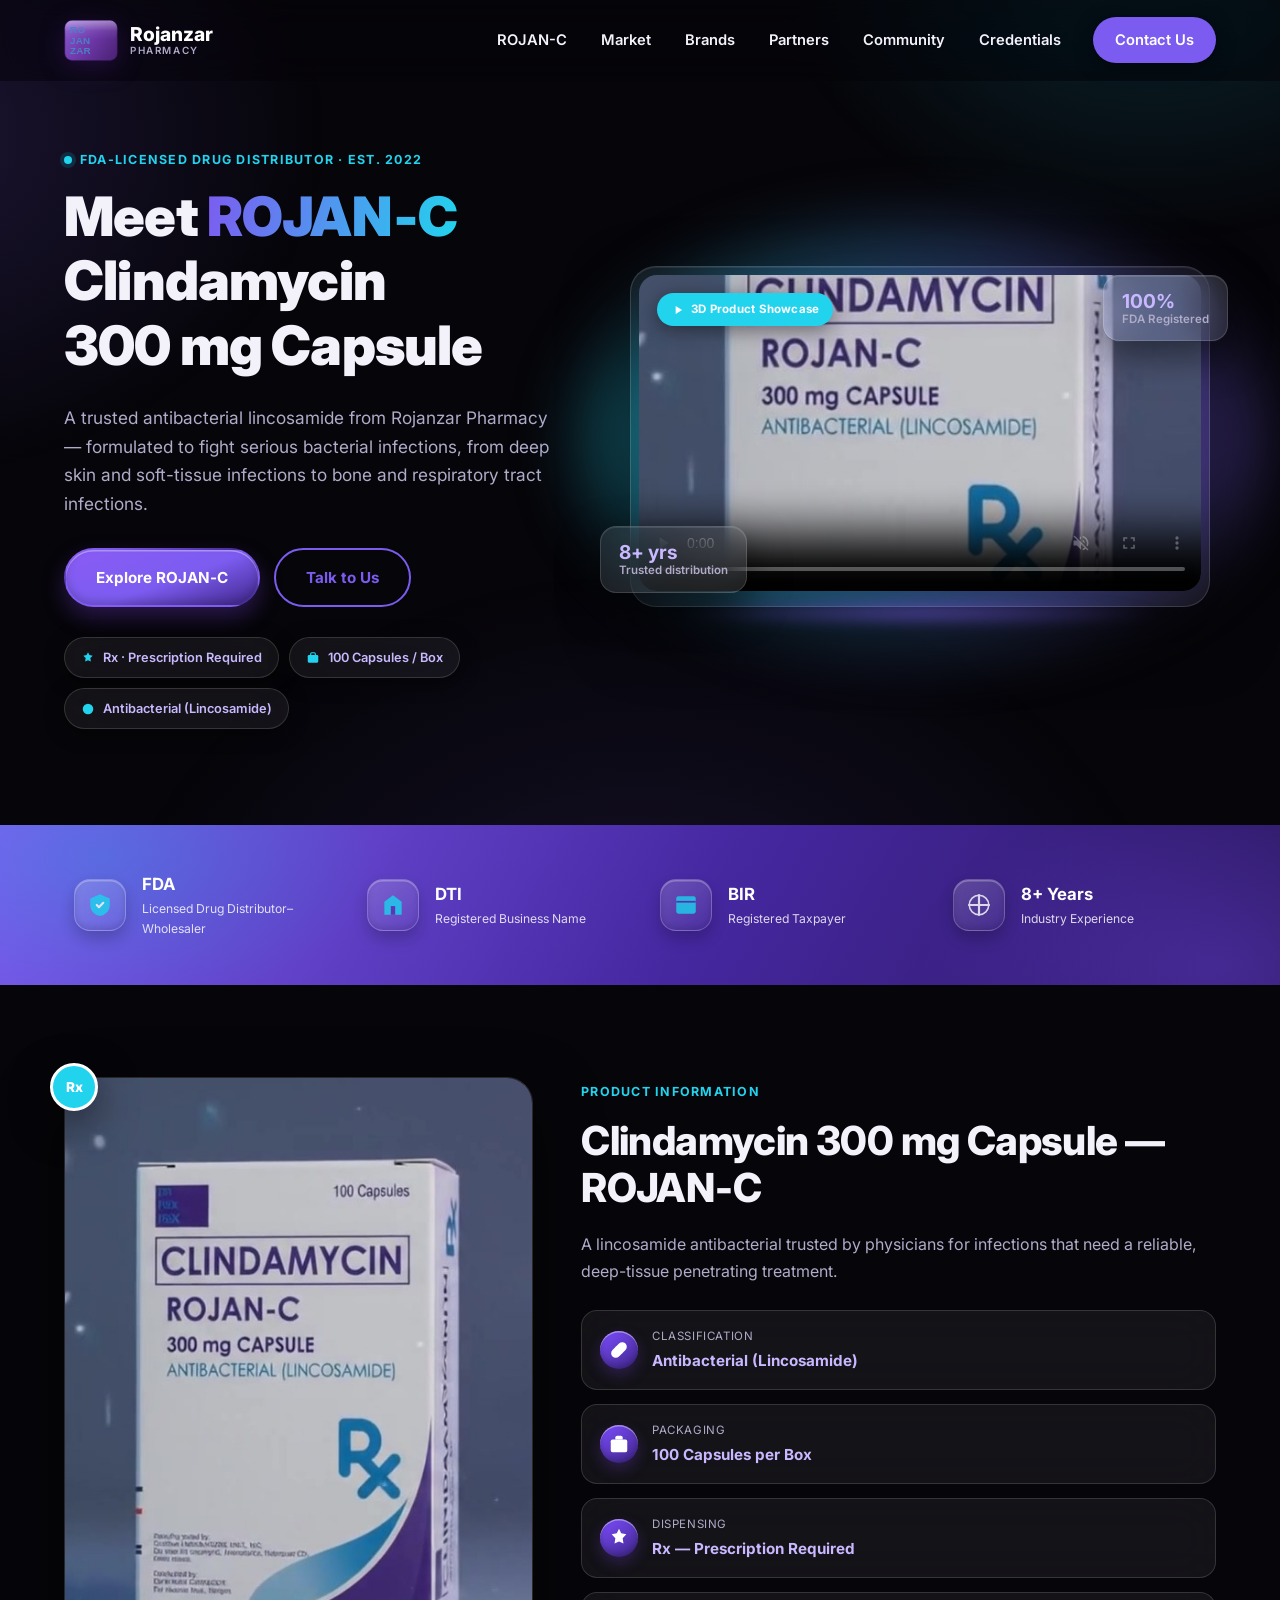
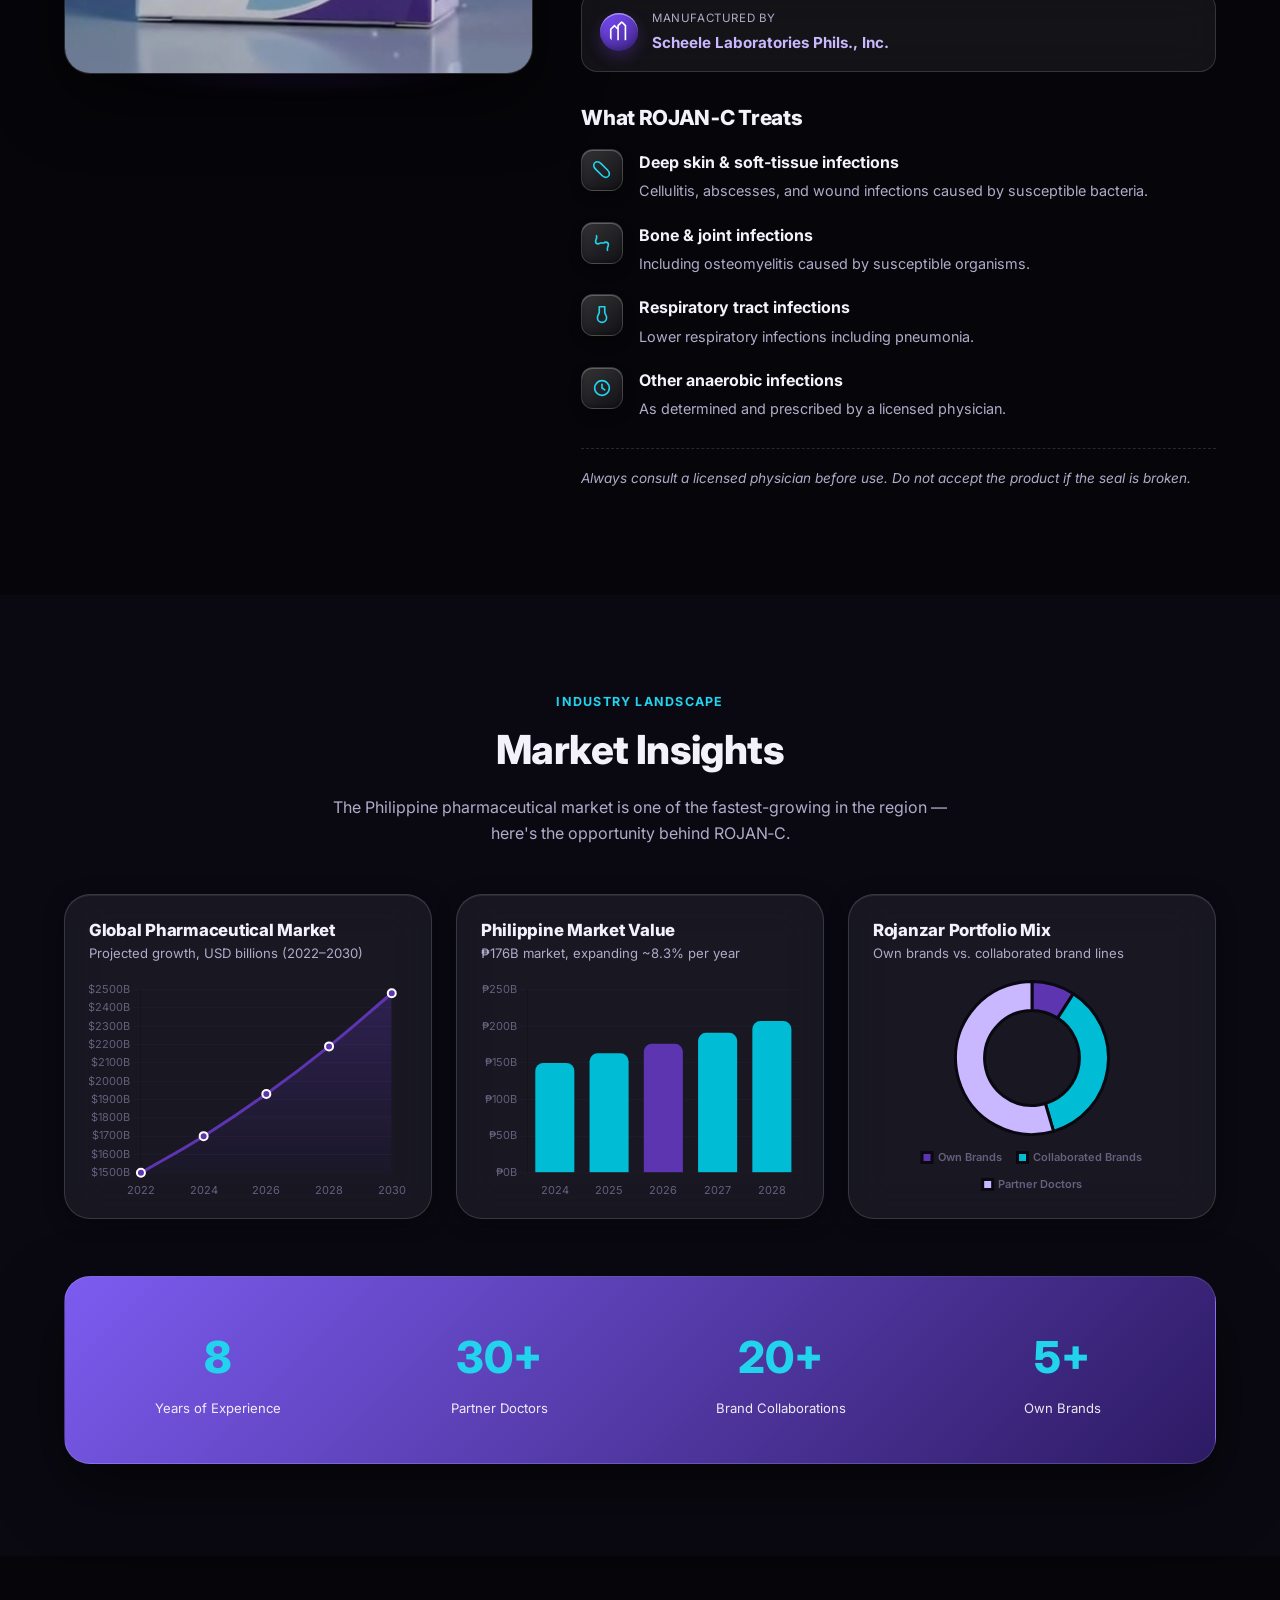
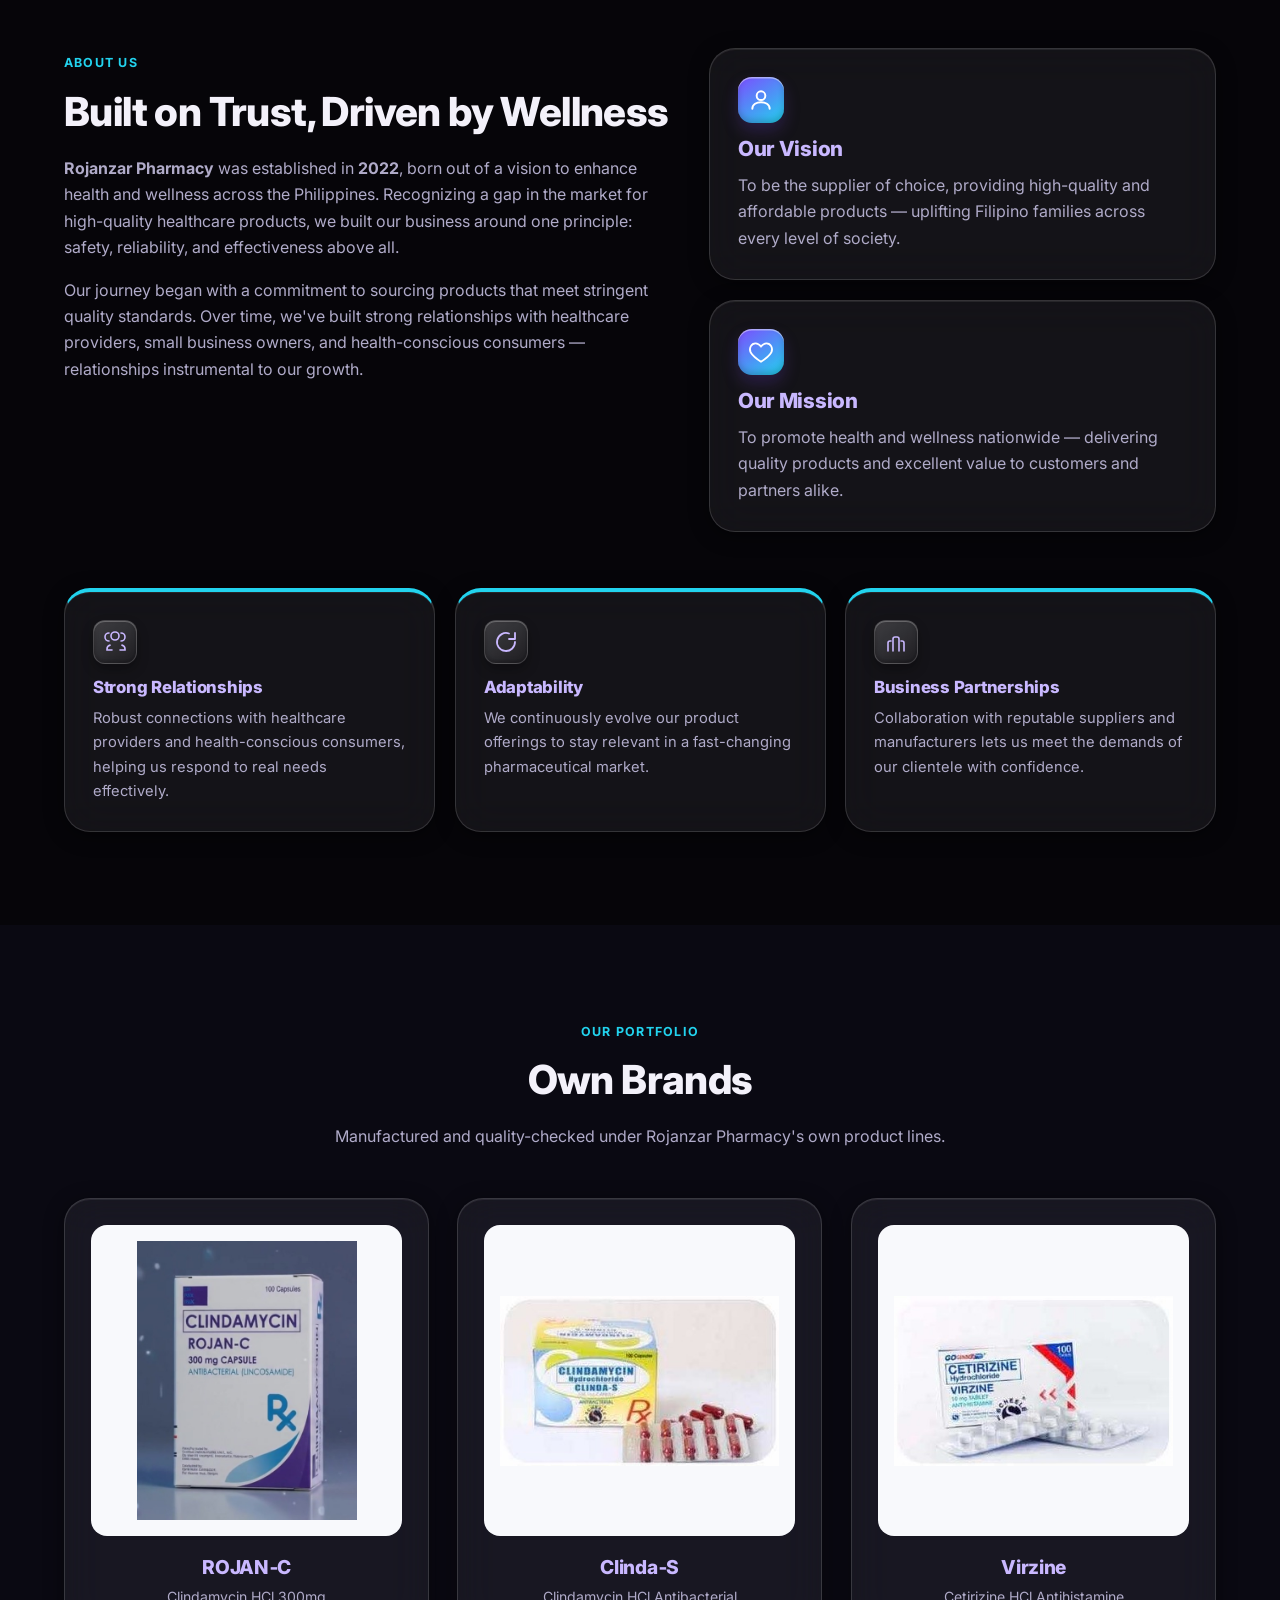
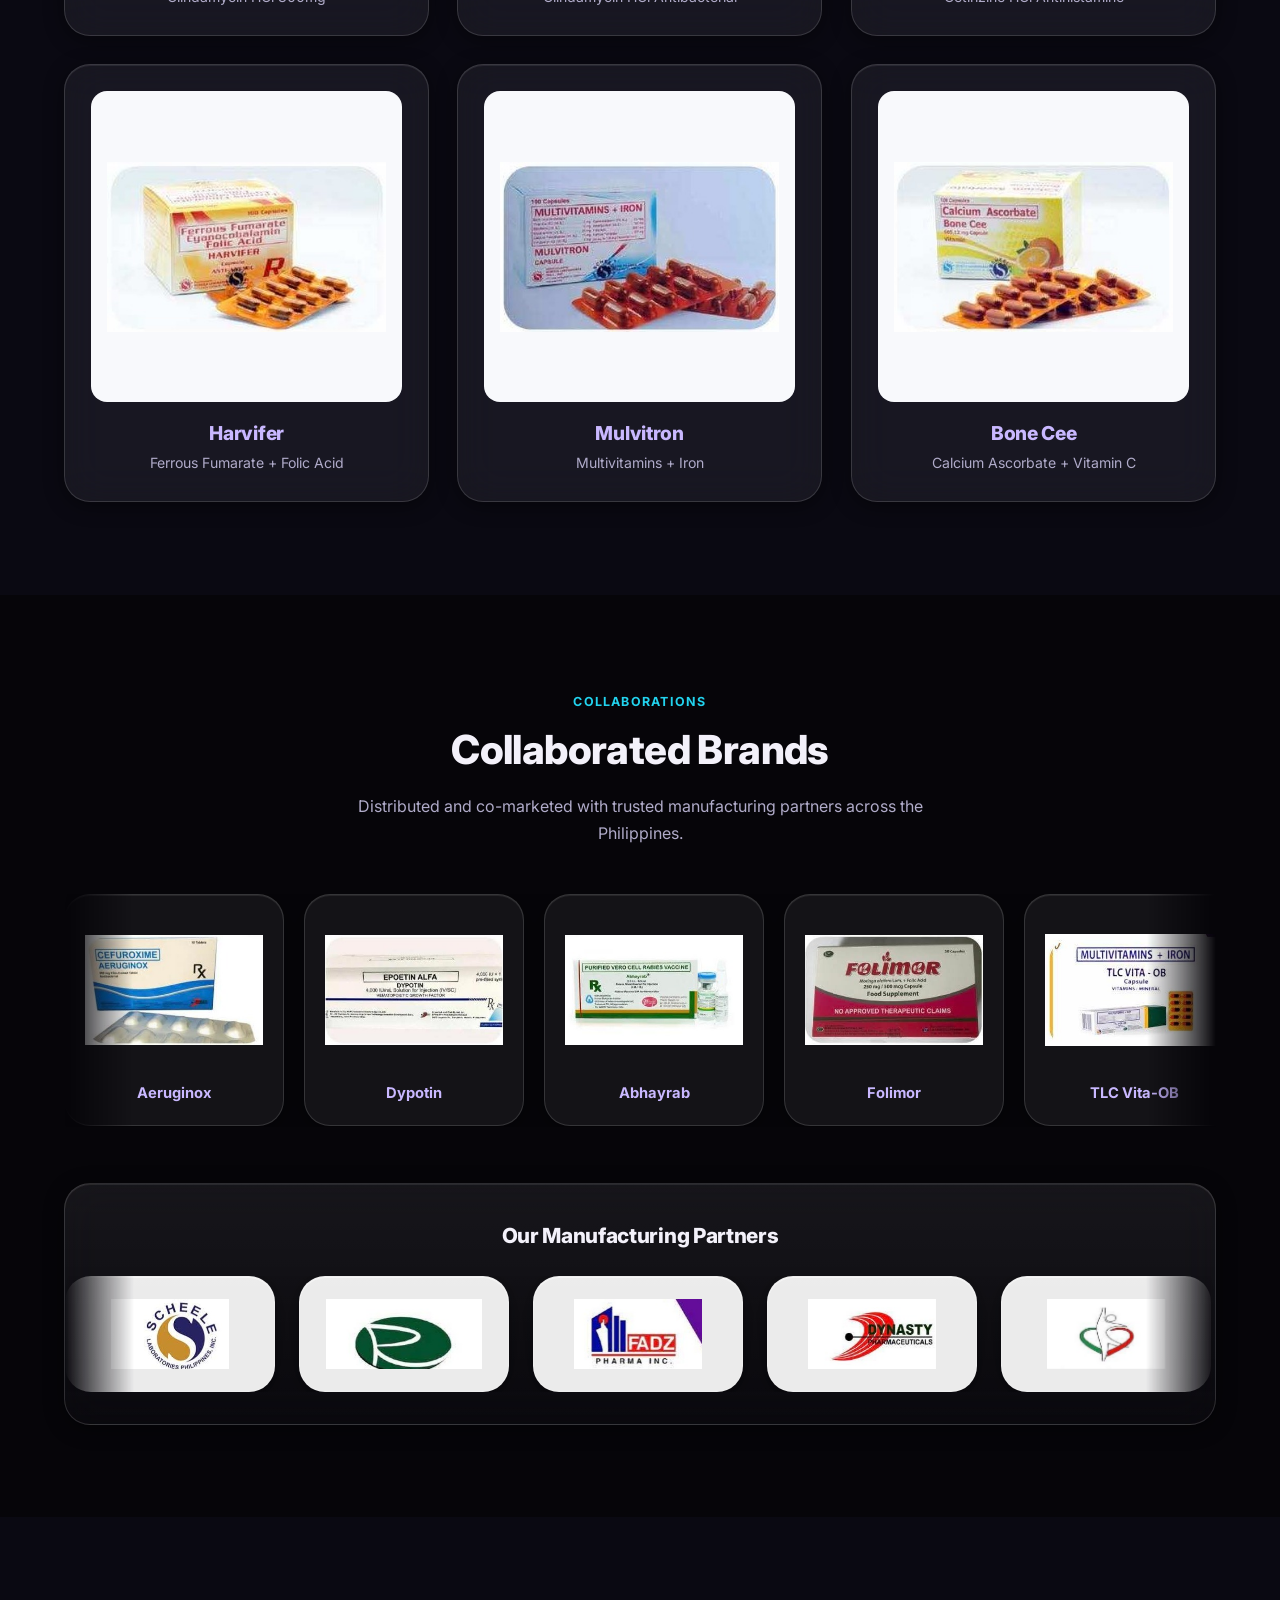
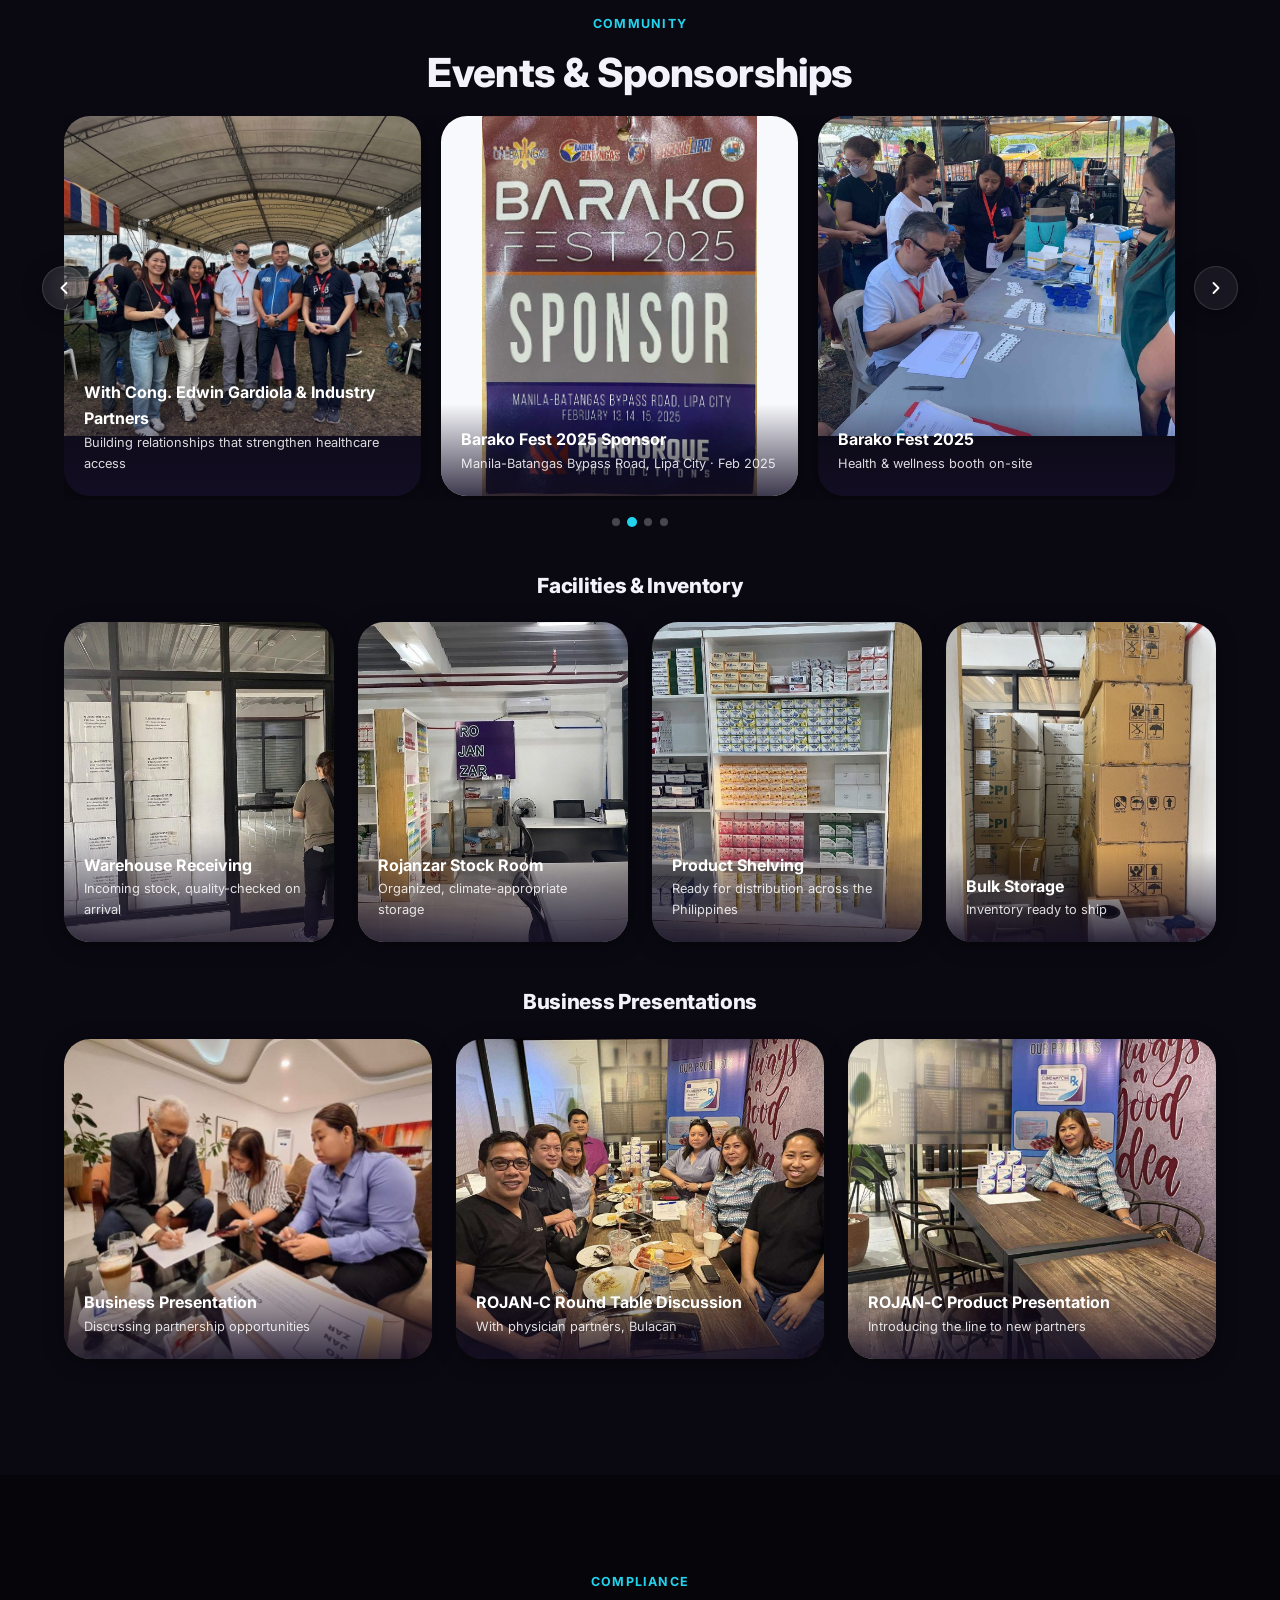
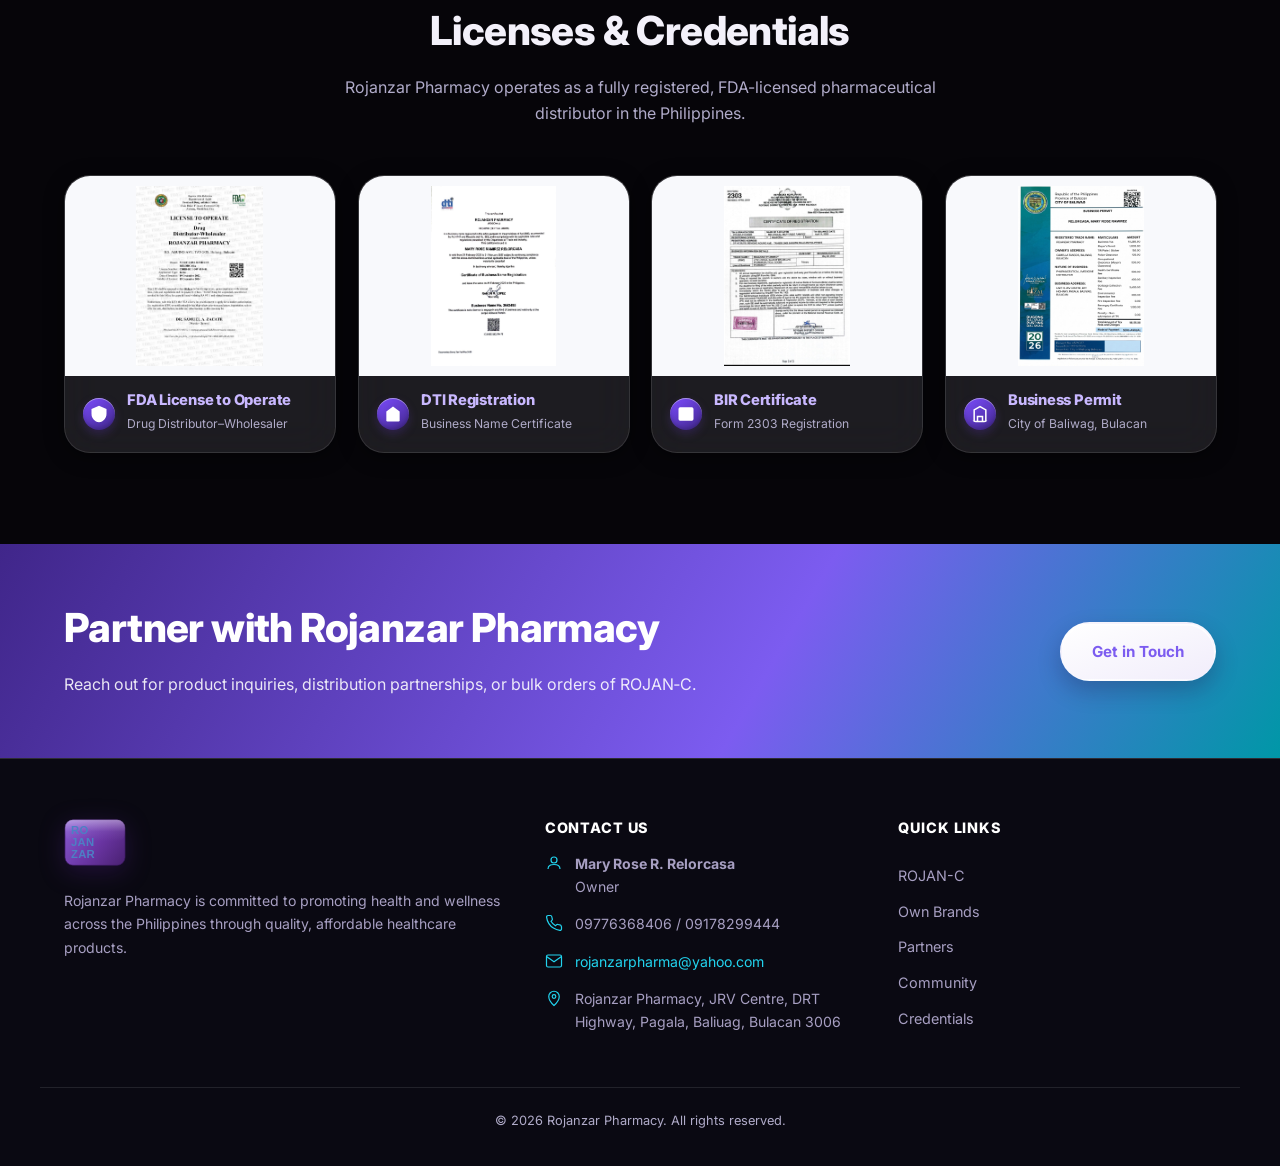
==== commit 2ec6ecd8: "Add files via upload" ====
--- a/index.html
+++ b/index.html
@@ -58,6 +58,7 @@
       <a href="#insights">Market</a>
       <a href="#brands">Brands</a>
       <a href="#partners">Partners</a>
+      <a href="#community">Community</a>
       <a href="#credentials">Credentials</a>
       <a href="#contact" class="nav-cta">Contact Us</a>
     </nav>
@@ -350,7 +351,6 @@
           <div class="mini-tile"><img src="assets/images/products/collab_aeruginox.jpg" alt="Aeruginox Cefuroxime tablet box" loading="lazy"><span>Aeruginox</span></div>
           <div class="mini-tile"><img src="assets/images/products/collab_dypotin.jpg" alt="Dypotin Epoetin Alfa injection box" loading="lazy"><span>Dypotin</span></div>
           <div class="mini-tile"><img src="assets/images/products/collab_rabies.jpg" alt="Abhayrab Purified Vero Cell Rabies Vaccine box" loading="lazy"><span>Abhayrab</span></div>
-          <div class="mini-tile"><img src="assets/images/products/collab_tribacef.jpg" alt="Tribacef Cefoperazone and Sulbactam injection box" loading="lazy"><span>Tribacef</span></div>
           <div class="mini-tile"><img src="assets/images/products/collab_folimor.jpg" alt="Folimor Moringa and Folic Acid capsule box" loading="lazy"><span>Folimor</span></div>
           <div class="mini-tile"><img src="assets/images/products/collab_tlcvita.jpg" alt="TLC Vita-OB Multivitamins and Iron capsule box" loading="lazy"><span>TLC Vita&#8209;OB</span></div>
           <div class="mini-tile"><img src="assets/images/products/collab_buclisyr.jpg" alt="Buclisyr Capsule multivitamins box" loading="lazy"><span>Buclisyr</span></div>
@@ -362,7 +362,6 @@
           <div class="mini-tile" aria-hidden="true"><img src="assets/images/products/collab_aeruginox.jpg" alt="" loading="lazy"><span>Aeruginox</span></div>
           <div class="mini-tile" aria-hidden="true"><img src="assets/images/products/collab_dypotin.jpg" alt="" loading="lazy"><span>Dypotin</span></div>
           <div class="mini-tile" aria-hidden="true"><img src="assets/images/products/collab_rabies.jpg" alt="" loading="lazy"><span>Abhayrab</span></div>
-          <div class="mini-tile" aria-hidden="true"><img src="assets/images/products/collab_tribacef.jpg" alt="" loading="lazy"><span>Tribacef</span></div>
           <div class="mini-tile" aria-hidden="true"><img src="assets/images/products/collab_folimor.jpg" alt="" loading="lazy"><span>Folimor</span></div>
         </div>
       </div>
@@ -395,14 +394,67 @@
     <div class="container">
       <p class="eyebrow center">Community</p>
       <h2 class="center">Events &amp; Sponsorships</h2>
-      <div class="community-grid">
-        <figure class="feature-photo reveal" data-full="assets/images/team-event.jpg">
-          <img src="assets/images/team-event.jpg" alt="Rojanzar Pharmacy team and partners at an industry event" loading="lazy">
-          <figcaption><strong>With Cong. Edwin Gardiola &amp; Industry Partners</strong><span>Building relationships that strengthen healthcare access</span></figcaption>
-        </figure>
-        <figure class="feature-photo feature-photo--badge reveal" data-full="assets/images/barako-fest-badge.jpg">
-          <img src="assets/images/barako-fest-badge.jpg" alt="Barako Fest 2025 sponsor badge, Lipa City, February 2025" loading="lazy">
-          <figcaption><strong>Barako Fest 2025 Sponsor</strong><span>Manila-Batangas Bypass Road, Lipa City &middot; Feb 2025</span></figcaption>
+      <div class="carousel" data-carousel>
+        <div class="carousel-track">
+          <figure class="feature-photo carousel-slide reveal" data-full="assets/images/team-event-gardiola.jpg">
+            <img src="assets/images/team-event-gardiola.jpg" alt="Rojanzar Pharmacy team and partners with Cong. Edwin Gardiola at Barako Fest 2025" loading="lazy">
+            <figcaption><strong>With Cong. Edwin Gardiola &amp; Industry Partners</strong><span>Building relationships that strengthen healthcare access</span></figcaption>
+          </figure>
+          <figure class="feature-photo feature-photo--badge carousel-slide reveal" data-full="assets/images/barako-fest-badge.jpg">
+            <img src="assets/images/barako-fest-badge.jpg" alt="Barako Fest 2025 sponsor badge, Lipa City, February 2025" loading="lazy">
+            <figcaption><strong>Barako Fest 2025 Sponsor</strong><span>Manila-Batangas Bypass Road, Lipa City &middot; Feb 2025</span></figcaption>
+          </figure>
+          <figure class="feature-photo carousel-slide reveal" data-full="assets/images/barako-fest-2025-1.jpg">
+            <img src="assets/images/barako-fest-2025-1.jpg" alt="Rojanzar Pharmacy team at the health booth during Barako Fest 2025" loading="lazy">
+            <figcaption><strong>Barako Fest 2025</strong><span>Health &amp; wellness booth on-site</span></figcaption>
+          </figure>
+          <figure class="feature-photo carousel-slide reveal" data-full="assets/images/barako-fest-2025-2.jpg">
+            <img src="assets/images/barako-fest-2025-2.jpg" alt="Rojanzar Pharmacy staff with event partners at Barako Fest 2025" loading="lazy">
+            <figcaption><strong>Barako Fest 2025</strong><span>Coordinating with event partners</span></figcaption>
+          </figure>
+        </div>
+        <button type="button" class="carousel-btn carousel-btn--prev" aria-label="Previous photo">
+          <svg viewBox="0 0 24 24"><path d="M15 18l-6-6 6-6" fill="none" stroke="currentColor" stroke-width="2.2" stroke-linecap="round" stroke-linejoin="round"/></svg>
+        </button>
+        <button type="button" class="carousel-btn carousel-btn--next" aria-label="Next photo">
+          <svg viewBox="0 0 24 24"><path d="M9 18l6-6-6-6" fill="none" stroke="currentColor" stroke-width="2.2" stroke-linecap="round" stroke-linejoin="round"/></svg>
+        </button>
+        <div class="carousel-dots"></div>
+      </div>
+
+      <h3 class="center gallery-subheading">Facilities &amp; Inventory</h3>
+      <div class="community-grid gallery-grid--facilities">
+        <figure class="feature-photo reveal" data-full="assets/images/facility-warehouse-receiving.jpg">
+          <img src="assets/images/facility-warehouse-receiving.jpg" alt="Warehouse receiving area with stacked stock from XL Laboratories" loading="lazy">
+          <figcaption><strong>Warehouse Receiving</strong><span>Incoming stock, quality-checked on arrival</span></figcaption>
+        </figure>
+        <figure class="feature-photo reveal" data-full="assets/images/facility-stock-room.jpg">
+          <img src="assets/images/facility-stock-room.jpg" alt="Rojanzar Pharmacy stock room with shelved inventory" loading="lazy">
+          <figcaption><strong>Rojanzar Stock Room</strong><span>Organized, climate-appropriate storage</span></figcaption>
+        </figure>
+        <figure class="feature-photo reveal" data-full="assets/images/facility-product-shelving.jpg">
+          <img src="assets/images/facility-product-shelving.jpg" alt="Shelving with Folimor and other Rojanzar-distributed products" loading="lazy">
+          <figcaption><strong>Product Shelving</strong><span>Ready for distribution across the Philippines</span></figcaption>
+        </figure>
+        <figure class="feature-photo reveal" data-full="assets/images/facility-boxes-storage.jpg">
+          <img src="assets/images/facility-boxes-storage.jpg" alt="Bulk boxes of medicine stacked in Rojanzar Pharmacy storage" loading="lazy">
+          <figcaption><strong>Bulk Storage</strong><span>Inventory ready to ship</span></figcaption>
+        </figure>
+      </div>
+
+      <h3 class="center gallery-subheading">Business Presentations</h3>
+      <div class="community-grid gallery-grid--presentations">
+        <figure class="feature-photo reveal" data-full="assets/images/presentation-business-meeting.jpg">
+          <img src="assets/images/presentation-business-meeting.jpg" alt="Rojanzar Pharmacy business presentation meeting" loading="lazy">
+          <figcaption><strong>Business Presentation</strong><span>Discussing partnership opportunities</span></figcaption>
+        </figure>
+        <figure class="feature-photo reveal" data-full="assets/images/presentation-roundtable-bulacan-doctors.jpg">
+          <img src="assets/images/presentation-roundtable-bulacan-doctors.jpg" alt="ROJAN-C Clindamycin 300mg round table discussion with Bulacan doctors" loading="lazy">
+          <figcaption><strong>ROJAN&#8209;C Round Table Discussion</strong><span>With physician partners, Bulacan</span></figcaption>
+        </figure>
+        <figure class="feature-photo reveal" data-full="assets/images/presentation-product-showcase.jpg">
+          <img src="assets/images/presentation-product-showcase.jpg" alt="ROJAN-C product presentation showcase with sample boxes" loading="lazy">
+          <figcaption><strong>ROJAN&#8209;C Product Presentation</strong><span>Introducing the line to new partners</span></figcaption>
         </figure>
       </div>
     </div>
@@ -502,6 +554,7 @@
       <a href="#product">ROJAN-C</a>
       <a href="#brands">Own Brands</a>
       <a href="#partners">Partners</a>
+      <a href="#community">Community</a>
       <a href="#credentials">Credentials</a>
     </div>
   </div>
--- a/style.css
+++ b/style.css
@@ -0,0 +1,892 @@
+/* =========================================================
+   ROJANZAR PHARMACY — ROJAN-C Landing Page
+   Design system: White / Soft Gray base, Deep Purple primary,
+   Light Cyan accent. Mobile-first Flexbox/Grid layout.
+   ========================================================= */
+
+:root {
+  --color-white: #ffffff;
+  --color-soft-gray: #f8f9fc;
+  --color-primary: #7c5cf0;
+  --color-primary-dark: #40268a;
+  --color-primary-light: #EDE7F6;
+  --color-accent: #22d3ee;
+  --color-accent-dark: #0097a7;
+  --color-text: #f3f1fa;
+  --color-text-muted: #b0abc9;
+  --color-border: rgba(255, 255, 255, 0.14);
+  --color-heading-accent: #c9b8ff;
+
+  --bg-black: #060509;
+  --bg-black-alt: #0a0912;
+
+  --glass-bg: rgba(255, 255, 255, 0.06);
+  --glass-bg-strong: rgba(255, 255, 255, 0.10);
+  --glass-border: rgba(255, 255, 255, 0.14);
+  --glass-blur: blur(20px) saturate(140%);
+
+  --font-base: 'Inter', -apple-system, BlinkMacSystemFont, 'Segoe UI', Roboto, sans-serif;
+
+  --radius-sm: 10px;
+  --radius-md: 16px;
+  --radius-lg: 26px;
+  --shadow-sm: 0 4px 20px rgba(0, 0, 0, 0.45);
+  --shadow-md: 0 14px 38px rgba(0, 0, 0, 0.5);
+  --shadow-lg: 0 26px 64px rgba(0, 0, 0, 0.55);
+
+  --container-width: 1200px;
+}
+
+/* ---------- Reset & Base ---------- */
+*, *::before, *::after { box-sizing: border-box; }
+
+html {
+  scroll-behavior: smooth;
+  scroll-padding-top: 88px;
+}
+
+body {
+  margin: 0;
+  font-family: var(--font-base);
+  color: var(--color-text);
+  background: var(--bg-black);
+  line-height: 1.65;
+  -webkit-font-smoothing: antialiased;
+  overflow-x: hidden;
+}
+
+img { max-width: 100%; display: block; }
+a { color: inherit; text-decoration: none; }
+ul { list-style: none; margin: 0; padding: 0; }
+svg { fill: currentColor; }
+
+h1, h2, h3, h4 {
+  font-weight: 800;
+  line-height: 1.18;
+  margin: 0 0 0.5em;
+  letter-spacing: -0.015em;
+}
+
+h1 { font-size: clamp(2.1rem, 5vw, 3.4rem); font-weight: 900; }
+h2 { font-size: clamp(1.7rem, 3.6vw, 2.5rem); }
+h3 { font-size: 1.3rem; }
+h4 { font-size: 1.05rem; }
+
+p { margin: 0 0 1em; color: var(--color-text-muted); }
+
+.container {
+  width: 100%;
+  max-width: var(--container-width);
+  margin: 0 auto;
+  padding: 0 24px;
+  position: relative;
+}
+
+.section { padding: 92px 0; position: relative; }
+.section-alt { background: var(--bg-black-alt); }
+
+.center { text-align: center; }
+.subtext { max-width: 620px; margin: 0 auto 48px; }
+
+.eyebrow {
+  display: inline-flex;
+  align-items: center;
+  gap: 8px;
+  font-size: 0.78rem;
+  font-weight: 700;
+  letter-spacing: 0.1em;
+  text-transform: uppercase;
+  color: var(--color-accent);
+  margin-bottom: 14px;
+}
+.eyebrow.center { display: inline-flex; margin-left: 50%; transform: translateX(-50%); }
+.eyebrow .dot {
+  width: 8px; height: 8px; border-radius: 50%;
+  background: var(--color-accent);
+  box-shadow: 0 0 0 4px rgba(0,188,212,0.18);
+}
+
+.accent-text {
+  background: linear-gradient(100deg, var(--color-primary), var(--color-accent));
+  -webkit-background-clip: text;
+  background-clip: text;
+  color: transparent;
+}
+
+/* ---------- Decorative background field ---------- */
+.bg-field {
+  position: fixed;
+  inset: 0;
+  z-index: -1;
+  pointer-events: none;
+  background:
+    radial-gradient(640px 480px at 90% -5%, rgba(34,211,238,0.16), transparent 60%),
+    radial-gradient(760px 580px at -10% 15%, rgba(124,92,240,0.20), transparent 60%),
+    radial-gradient(900px 700px at 50% 110%, rgba(124,92,240,0.14), transparent 60%);
+}
+
+/* ---------- Reveal-on-scroll ---------- */
+.reveal {
+  opacity: 0;
+  transform: translateY(24px);
+  transition: opacity 0.7s cubic-bezier(.2,.7,.3,1), transform 0.7s cubic-bezier(.2,.7,.3,1);
+}
+.reveal.is-visible { opacity: 1; transform: translateY(0); }
+
+/* ---------- Buttons ---------- */
+.btn {
+  display: inline-flex;
+  align-items: center;
+  justify-content: center;
+  padding: 15px 30px;
+  border-radius: 999px;
+  font-weight: 700;
+  font-size: 0.95rem;
+  border: 2px solid transparent;
+  transition: transform 0.18s ease, box-shadow 0.18s ease, background 0.18s ease, color 0.18s ease;
+  cursor: pointer;
+}
+.btn-primary {
+  background: linear-gradient(160deg, #8a5cf5, var(--color-primary) 55%, var(--color-primary-dark));
+  color: var(--color-white);
+  box-shadow:
+    inset 0 1.5px 0 rgba(255,255,255,0.35),
+    inset 0 -4px 8px rgba(0,0,0,0.18),
+    0 10px 22px rgba(94,53,177,0.4);
+}
+.btn-primary:hover { transform: translateY(-3px); box-shadow: inset 0 1.5px 0 rgba(255,255,255,0.4), inset 0 -4px 8px rgba(0,0,0,0.16), 0 16px 30px rgba(94,53,177,0.48); }
+.btn-primary:active { transform: translateY(0); box-shadow: inset 0 2px 6px rgba(0,0,0,0.3); }
+
+.btn-outline {
+  background: transparent;
+  border-color: var(--color-primary);
+  color: var(--color-primary);
+}
+.btn-outline:hover { background: var(--color-primary); color: var(--color-white); transform: translateY(-3px); box-shadow: 0 12px 24px rgba(94,53,177,0.3); }
+.btn-outline:active { transform: translateY(0); }
+
+.btn-light {
+  background: linear-gradient(160deg, #ffffff, #f1edfb);
+  color: var(--color-primary);
+  box-shadow:
+    inset 0 1.5px 0 rgba(255,255,255,0.9),
+    0 10px 22px rgba(30,10,60,0.25);
+}
+.btn-light:hover { transform: translateY(-3px); box-shadow: inset 0 1.5px 0 rgba(255,255,255,0.9), 0 16px 30px rgba(30,10,60,0.3); }
+.btn-light:active { transform: translateY(0); }
+
+/* ---------- Brand / Logo ---------- */
+.brand { display: flex; align-items: center; gap: 12px; }
+.brand-icon {
+  display: inline-flex;
+  width: 54px;
+  height: 41px;
+  flex: none;
+  filter: drop-shadow(0 6px 12px rgba(74, 30, 128, 0.35));
+  transition: transform 0.3s ease, filter 0.3s ease;
+}
+.brand-icon svg { width: 100%; height: 100%; display: block; }
+.brand:hover .brand-icon {
+  transform: perspective(300px) rotateY(-8deg) rotateX(4deg) scale(1.05);
+  filter: drop-shadow(0 10px 16px rgba(74, 30, 128, 0.45));
+}
+.footer-brand .brand-icon { width: 62px; height: 47px; }
+.brand-text { display: flex; flex-direction: column; line-height: 1.1; }
+.brand-text strong { color: #ffffff; font-size: 1.2rem; font-weight: 800; }
+.brand-text small { color: var(--color-text-muted); font-size: 0.62rem; letter-spacing: 0.16em; font-weight: 600; }
+
+/* ---------- Header ---------- */
+.site-header {
+  position: sticky;
+  top: 0;
+  z-index: 100;
+  background: rgba(6, 5, 9, 0.55);
+  backdrop-filter: saturate(160%) blur(18px);
+  -webkit-backdrop-filter: saturate(160%) blur(18px);
+  border-bottom: 1px solid transparent;
+  transition: box-shadow 0.25s ease, border-color 0.25s ease, background 0.25s ease;
+}
+.site-header.is-scrolled {
+  box-shadow: 0 6px 24px rgba(0, 0, 0, 0.35);
+  border-bottom-color: var(--glass-border);
+  background: rgba(6, 5, 9, 0.78);
+}
+
+.header-inner { display: flex; align-items: center; justify-content: space-between; height: 80px; }
+
+.main-nav { display: flex; align-items: center; gap: 30px; }
+.main-nav a {
+  position: relative;
+  font-weight: 600;
+  font-size: 0.92rem;
+  color: var(--color-text);
+  padding: 8px 2px;
+  transition: color 0.15s ease;
+}
+.main-nav a:not(.nav-cta)::after {
+  content: "";
+  position: absolute;
+  left: 0; bottom: 0;
+  width: 0; height: 2px;
+  background: var(--color-accent);
+  transition: width 0.2s ease;
+}
+.main-nav a:not(.nav-cta):hover { color: var(--color-accent); }
+.main-nav a:not(.nav-cta):hover::after { width: 100%; }
+
+.main-nav .nav-cta {
+  background: var(--color-primary);
+  color: var(--color-white);
+  padding: 11px 22px;
+  border-radius: 999px;
+  border: none;
+  box-shadow: var(--shadow-sm);
+}
+.main-nav .nav-cta:hover { background: var(--color-primary-dark); }
+
+.nav-toggle {
+  display: none;
+  flex-direction: column;
+  justify-content: center;
+  gap: 5px;
+  width: 40px;
+  height: 40px;
+  background: none;
+  border: none;
+  cursor: pointer;
+}
+.nav-toggle span {
+  display: block;
+  height: 2px;
+  width: 100%;
+  background: #ffffff;
+  border-radius: 2px;
+  transition: transform 0.25s ease, opacity 0.25s ease;
+}
+.nav-toggle.is-active span:nth-child(1) { transform: translateY(7px) rotate(45deg); }
+.nav-toggle.is-active span:nth-child(2) { opacity: 0; }
+.nav-toggle.is-active span:nth-child(3) { transform: translateY(-7px) rotate(-45deg); }
+
+/* ---------- Hero ---------- */
+.hero { padding: 64px 0 96px; position: relative; }
+.hero-inner { display: grid; grid-template-columns: 1fr; gap: 56px; align-items: center; }
+
+.hero-copy .lead { font-size: 1.08rem; max-width: 540px; }
+.hero-actions { display: flex; flex-wrap: wrap; gap: 14px; margin: 30px 0; }
+
+.hero-badges { display: flex; flex-wrap: wrap; gap: 10px; }
+.hero-badges li {
+  display: flex; align-items: center; gap: 8px;
+  background: var(--glass-bg);
+  backdrop-filter: var(--glass-blur);
+  -webkit-backdrop-filter: var(--glass-blur);
+  border: 1px solid var(--glass-border);
+  color: var(--color-heading-accent);
+  font-size: 0.8rem;
+  font-weight: 600;
+  padding: 9px 16px;
+  border-radius: 999px;
+  box-shadow: var(--shadow-sm);
+}
+.hero-badges svg { width: 14px; height: 14px; color: var(--color-accent); }
+
+.hero-media { position: relative; display: flex; justify-content: center; padding: 6px; }
+.orbit-ring {
+  position: absolute;
+  inset: -6% ;
+  border-radius: 50%;
+  background: conic-gradient(from 90deg, rgba(124,92,240,0.4), rgba(34,211,238,0.4), rgba(124,92,240,0.4));
+  filter: blur(38px);
+  z-index: 0;
+}
+.video-frame {
+  position: relative;
+  z-index: 1;
+  width: 100%;
+  max-width: 720px;
+  background: var(--glass-bg);
+  backdrop-filter: var(--glass-blur);
+  -webkit-backdrop-filter: var(--glass-blur);
+  border-radius: var(--radius-lg);
+  padding: 8px;
+  box-shadow: var(--shadow-lg), inset 0 1px 0 rgba(255,255,255,0.08);
+  border: 1px solid var(--glass-border);
+  transform-style: preserve-3d;
+  will-change: transform;
+  transition: transform 0.15s ease;
+}
+.video-frame::after {
+  content: "";
+  position: absolute;
+  left: 8%; right: 8%; bottom: -22px;
+  height: 30px;
+  background: radial-gradient(ellipse at center, rgba(124,92,240,0.5), transparent 70%);
+  filter: blur(6px);
+  z-index: -1;
+}
+.product-video {
+  width: 100%;
+  border-radius: calc(var(--radius-lg) - 8px);
+  background: #0d0a17;
+  aspect-ratio: 16 / 9;
+  object-fit: cover;
+}
+.video-tag {
+  position: absolute;
+  top: 26px; left: 26px;
+  display: inline-flex; align-items: center; gap: 6px;
+  background: var(--color-accent);
+  color: var(--color-white);
+  font-size: 0.72rem;
+  font-weight: 700;
+  letter-spacing: 0.02em;
+  padding: 7px 14px;
+  border-radius: 999px;
+  box-shadow: var(--shadow-sm);
+}
+
+.floating-card {
+  position: absolute;
+  z-index: 2;
+  background: var(--glass-bg-strong);
+  backdrop-filter: var(--glass-blur);
+  -webkit-backdrop-filter: var(--glass-blur);
+  border-radius: var(--radius-md);
+  padding: 14px 18px;
+  box-shadow: var(--shadow-md), inset 0 1px 0 rgba(255,255,255,0.1);
+  border: 1px solid var(--glass-border);
+  display: flex; flex-direction: column; line-height: 1.2;
+  animation: floaty 5s ease-in-out infinite;
+}
+.floating-card strong { color: var(--color-heading-accent); font-size: 1.2rem; }
+.floating-card span { font-size: 0.72rem; color: var(--color-text-muted); font-weight: 600; }
+.floating-card--top { top: 4%; right: -2%; animation-delay: 0.4s; }
+.floating-card--bottom { bottom: 6%; left: -4%; animation-delay: 1.1s; }
+
+@keyframes floaty {
+  0%, 100% { transform: translateY(0); }
+  50% { transform: translateY(-10px); }
+}
+
+/* ---------- Trust Bar ---------- */
+.trust-bar {
+  position: relative;
+  overflow: hidden;
+  background: linear-gradient(120deg, var(--color-primary), #4527a0 55%, #2d1a63);
+  color: var(--color-white);
+}
+.trust-bar__field {
+  position: absolute;
+  inset: 0;
+  pointer-events: none;
+  background:
+    radial-gradient(420px 240px at 8% 20%, rgba(0,188,212,0.22), transparent 65%),
+    radial-gradient(460px 260px at 95% 90%, rgba(124,77,255,0.28), transparent 65%);
+}
+.trust-inner { position: relative; display: grid; grid-template-columns: 1fr 1fr; gap: 20px; padding: 36px 24px; }
+.trust-item {
+  display: flex;
+  align-items: center;
+  gap: 16px;
+  padding: 10px;
+  border-radius: var(--radius-md);
+  transition: background 0.2s ease, transform 0.2s ease;
+}
+.trust-item:hover { background: rgba(255,255,255,0.06); transform: translateY(-3px); }
+.trust-icon {
+  display: flex;
+  align-items: center;
+  justify-content: center;
+  width: 52px; height: 52px; flex: none;
+  border-radius: 16px;
+  background: linear-gradient(145deg, rgba(255,255,255,0.22), rgba(255,255,255,0.06));
+  border: 1px solid rgba(255,255,255,0.22);
+  box-shadow:
+    inset 0 1.5px 0 rgba(255,255,255,0.35),
+    inset 0 -3px 6px rgba(0,0,0,0.15),
+    0 8px 16px rgba(0,0,0,0.25);
+}
+.trust-icon svg { width: 26px; height: 26px; color: var(--color-accent); }
+.trust-item div { display: flex; flex-direction: column; }
+.trust-item strong { font-size: 1.05rem; }
+.trust-item span { font-size: 0.76rem; opacity: 0.82; }
+
+/* ---------- Product Section ---------- */
+.product-grid { display: grid; grid-template-columns: 1fr; gap: 48px; align-items: flex-start; }
+.product-image {
+  position: relative;
+  transform-style: preserve-3d;
+  will-change: transform;
+  transition: transform 0.15s ease;
+}
+.product-image img { border-radius: var(--radius-lg); box-shadow: var(--shadow-lg); border: 1px solid var(--color-border); }
+.product-image::after {
+  content: "";
+  position: absolute;
+  left: 10%; right: 10%; bottom: -18px;
+  height: 26px;
+  background: radial-gradient(ellipse at center, rgba(64,38,138,0.3), transparent 70%);
+  filter: blur(6px);
+  z-index: -1;
+}
+.pin {
+  position: absolute;
+  top: -14px; left: -14px;
+  background: var(--color-accent);
+  color: var(--color-white);
+  font-weight: 800;
+  font-size: 0.85rem;
+  width: 48px; height: 48px;
+  border-radius: 50%;
+  display: flex; align-items: center; justify-content: center;
+  box-shadow: var(--shadow-md);
+  border: 3px solid var(--color-white);
+}
+
+.lead-sm { font-size: 1rem; color: var(--color-text-muted); }
+
+.spec-grid { display: grid; grid-template-columns: 1fr; gap: 14px; margin: 26px 0 34px; }
+.spec {
+  display: flex; align-items: center; gap: 14px;
+  background: var(--glass-bg);
+  backdrop-filter: var(--glass-blur);
+  -webkit-backdrop-filter: var(--glass-blur);
+  border-radius: var(--radius-md);
+  padding: 16px 18px;
+  border: 1px solid var(--glass-border);
+}
+.spec svg {
+  width: 38px; height: 38px; flex: none;
+  padding: 8px;
+  background: linear-gradient(145deg, #7c4dff, var(--color-primary-dark));
+  color: var(--color-white);
+  border-radius: 50%;
+  box-shadow:
+    inset 0 1.5px 0 rgba(255,255,255,0.4),
+    inset 0 -3px 6px rgba(0,0,0,0.25),
+    0 6px 14px rgba(94,53,177,0.35);
+}
+.spec-label { display: block; font-size: 0.72rem; text-transform: uppercase; letter-spacing: 0.05em; color: var(--color-text-muted); margin-bottom: 2px; }
+.spec-value { display: block; font-weight: 700; color: var(--color-heading-accent); font-size: 0.95rem; }
+
+.treats-list { display: flex; flex-direction: column; gap: 18px; margin: 18px 0 26px; }
+.treats-list li { display: flex; gap: 16px; align-items: flex-start; }
+.treats-list .ico {
+  width: 42px; height: 42px; flex: none;
+  color: var(--color-accent);
+  background: linear-gradient(145deg, rgba(255,255,255,0.18), rgba(255,255,255,0.05));
+  border: 1px solid rgba(255,255,255,0.14);
+  border-radius: 12px;
+  padding: 9px;
+  box-shadow:
+    inset 0 1px 0 rgba(255,255,255,0.25),
+    inset 0 -2px 4px rgba(0,0,0,0.25),
+    0 6px 12px rgba(0,0,0,0.3);
+}
+.treats-list strong { display: block; color: var(--color-text); margin-bottom: 2px; }
+.treats-list span { font-size: 0.9rem; color: var(--color-text-muted); }
+
+.disclaimer { font-size: 0.85rem; font-style: italic; border-top: 1px dashed var(--color-border); padding-top: 18px; }
+
+/* ---------- Charts ---------- */
+.charts-grid { display: grid; grid-template-columns: 1fr; gap: 24px; margin-bottom: 56px; }
+.chart-card {
+  background: var(--glass-bg);
+  backdrop-filter: var(--glass-blur);
+  -webkit-backdrop-filter: var(--glass-blur);
+  border: 1px solid var(--glass-border);
+  border-radius: var(--radius-lg);
+  padding: 26px 24px 18px;
+  box-shadow: var(--shadow-sm), inset 0 1px 0 rgba(255,255,255,0.08);
+  transform-style: preserve-3d;
+  will-change: transform;
+  transition: transform 0.15s ease, box-shadow 0.3s ease;
+}
+.chart-card h3 { margin-bottom: 2px; font-size: 1.05rem; }
+.chart-sub { font-size: 0.82rem; margin-bottom: 16px; }
+.chart-wrap { position: relative; height: 220px; }
+
+/* ---------- Stats ---------- */
+.stats-grid {
+  display: grid;
+  grid-template-columns: repeat(2, 1fr);
+  gap: 24px;
+  text-align: center;
+  background: linear-gradient(135deg, #7c5cf0, #2d1a63);
+  border: 1px solid rgba(255,255,255,0.12);
+  border-radius: var(--radius-lg);
+  padding: 44px 24px;
+  color: var(--color-white);
+  box-shadow: var(--shadow-lg);
+}
+.stat-number { display: block; font-size: clamp(2rem, 5vw, 2.75rem); font-weight: 800; color: var(--color-accent); }
+.stat-label { display: block; font-size: 0.82rem; opacity: 0.9; margin-top: 4px; }
+
+/* ---------- About ---------- */
+.about-grid { display: grid; grid-template-columns: 1fr; gap: 36px; margin-bottom: 56px; }
+.about-cards { display: grid; grid-template-columns: 1fr; gap: 20px; }
+.info-card {
+  background: var(--glass-bg);
+  backdrop-filter: var(--glass-blur);
+  -webkit-backdrop-filter: var(--glass-blur);
+  border: 1px solid var(--glass-border);
+  border-radius: var(--radius-lg);
+  padding: 28px;
+  box-shadow: var(--shadow-sm), inset 0 1px 0 rgba(255,255,255,0.08);
+  transform-style: preserve-3d;
+  will-change: transform;
+  transition: transform 0.15s ease, box-shadow 0.3s ease;
+}
+.info-icon {
+  width: 46px; height: 46px;
+  color: var(--color-white);
+  background: linear-gradient(145deg, #7c4dff, var(--color-accent));
+  border-radius: 14px;
+  padding: 10px;
+  margin-bottom: 14px;
+  box-shadow:
+    inset 0 1.5px 0 rgba(255,255,255,0.45),
+    inset 0 -3px 6px rgba(0,0,0,0.2),
+    0 8px 16px rgba(94,53,177,0.3);
+}
+.info-card h3 { color: var(--color-heading-accent); }
+.info-card p { margin: 0; }
+
+.values-grid { display: grid; grid-template-columns: 1fr; gap: 20px; }
+.value-card {
+  background: var(--glass-bg);
+  backdrop-filter: var(--glass-blur);
+  -webkit-backdrop-filter: var(--glass-blur);
+  border: 1px solid var(--glass-border);
+  border-radius: var(--radius-lg);
+  padding: 28px;
+  box-shadow: var(--shadow-sm), inset 0 1px 0 rgba(255,255,255,0.08);
+  border-top: 4px solid var(--color-accent);
+  transform-style: preserve-3d;
+  will-change: transform;
+  transition: transform 0.15s ease, box-shadow 0.3s ease;
+}
+.value-card:hover { box-shadow: var(--shadow-lg); }
+.value-icon {
+  width: 44px; height: 44px;
+  color: var(--color-heading-accent);
+  background: linear-gradient(145deg, rgba(255,255,255,0.18), rgba(255,255,255,0.05));
+  border: 1px solid rgba(255,255,255,0.14);
+  border-radius: 12px;
+  padding: 9px;
+  margin-bottom: 14px;
+  box-shadow:
+    inset 0 1px 0 rgba(255,255,255,0.25),
+    inset 0 -2px 4px rgba(0,0,0,0.25),
+    0 6px 12px rgba(0,0,0,0.3);
+}
+.value-card h4 { color: var(--color-heading-accent); }
+.value-card p { margin: 0; font-size: 0.92rem; }
+
+/* ---------- Own Brands product tiles ---------- */
+.product-tile-grid { display: grid; grid-template-columns: repeat(2, 1fr); gap: 28px; }
+.product-tile {
+  background: var(--glass-bg);
+  backdrop-filter: var(--glass-blur);
+  -webkit-backdrop-filter: var(--glass-blur);
+  border: 1px solid var(--glass-border);
+  border-radius: var(--radius-lg);
+  padding: 26px;
+  text-align: center;
+  box-shadow: var(--shadow-sm), inset 0 1px 0 rgba(255,255,255,0.08);
+  transform-style: preserve-3d;
+  will-change: transform;
+  transition: transform 0.15s ease, box-shadow 0.3s ease;
+}
+.product-tile:hover { transform: translateY(-8px); box-shadow: var(--shadow-lg); }
+.product-tile__img {
+  background: var(--color-soft-gray);
+  border-radius: var(--radius-md);
+  overflow: hidden;
+  margin-bottom: 20px;
+  aspect-ratio: 1 / 1;
+  display: flex; align-items: center; justify-content: center;
+}
+.product-tile__img img { width: 100%; height: 100%; object-fit: contain; padding: 16px; transition: transform 0.35s ease; }
+.product-tile:hover .product-tile__img img { transform: scale(1.08); }
+.product-tile h4 { margin: 0 0 4px; color: var(--color-heading-accent); font-size: 1.2rem; }
+.product-tile span { font-size: 0.88rem; color: var(--color-text-muted); }
+
+/* ---------- Collaborated brands scroller ---------- */
+.scroller { overflow: hidden; mask-image: linear-gradient(90deg, transparent, #000 6%, #000 94%, transparent); margin-bottom: 56px; }
+.scroller-track { display: flex; gap: 20px; width: max-content; animation: scroll-left 34s linear infinite; }
+.scroller:hover .scroller-track { animation-play-state: paused; }
+@keyframes scroll-left { from { transform: translateX(0); } to { transform: translateX(-50%); } }
+
+.mini-tile {
+  flex: none;
+  width: 220px;
+  background: var(--glass-bg);
+  backdrop-filter: var(--glass-blur);
+  -webkit-backdrop-filter: var(--glass-blur);
+  border: 1px solid var(--glass-border);
+  border-radius: var(--radius-lg);
+  padding: 20px;
+  text-align: center;
+  box-shadow: var(--shadow-sm), inset 0 1px 0 rgba(255,255,255,0.08);
+  transform-style: preserve-3d;
+  will-change: transform;
+  transition: transform 0.15s ease, box-shadow 0.3s ease;
+}
+.mini-tile:hover { transform: translateY(-6px); box-shadow: var(--shadow-md); }
+.mini-tile img {
+  width: 100%; height: 150px; object-fit: contain;
+  margin-bottom: 14px;
+}
+.mini-tile span { font-size: 0.92rem; font-weight: 700; color: var(--color-heading-accent); }
+
+.partners-panel {
+  background: linear-gradient(180deg, rgba(255,255,255,0.07), rgba(255,255,255,0.02));
+  backdrop-filter: var(--glass-blur);
+  -webkit-backdrop-filter: var(--glass-blur);
+  border: 1px solid var(--glass-border);
+  border-radius: var(--radius-lg);
+  padding: 40px 0 32px;
+  box-shadow: var(--shadow-sm), inset 0 1px 0 rgba(255,255,255,0.08);
+}
+.partners-heading { margin-bottom: 28px; }
+
+/* Manufacturing partners: scrolling logo marquee (reuses .scroller/.scroller-track) */
+.scroller--logos { margin-bottom: 0; }
+.scroller--logos .scroller-track { animation-duration: 26s; gap: 24px; }
+.logo-tile {
+  flex: none;
+  width: 210px;
+  background: rgba(255,255,255,0.92);
+  border: 1px solid var(--glass-border);
+  border-radius: var(--radius-lg);
+  padding: 22px;
+  display: flex; align-items: center; justify-content: center;
+  height: 116px;
+  transform-style: preserve-3d;
+  will-change: transform;
+  box-shadow: var(--shadow-sm), inset 0 1px 0 rgba(255,255,255,0.5);
+  transition: box-shadow 0.2s ease;
+}
+.logo-tile:hover { box-shadow: var(--shadow-md); }
+.logo-tile img { max-height: 70px; width: auto; object-fit: contain; transition: transform 0.25s ease; }
+.logo-tile:hover img { transform: scale(1.05); }
+
+/* ---------- Community photos ---------- */
+.community-grid { display: grid; grid-template-columns: 1fr; gap: 24px; margin-bottom: 24px; }
+.gallery-subheading { margin: 48px 0 24px; }
+.feature-photo {
+  position: relative;
+  margin: 0;
+  border-radius: var(--radius-lg);
+  overflow: hidden;
+  box-shadow: var(--shadow-sm);
+  cursor: zoom-in;
+}
+.feature-photo img { width: 100%; height: 320px; object-fit: cover; object-position: center 78%; transition: transform 0.4s ease; }
+.feature-photo--badge img { object-fit: contain; background: var(--color-soft-gray); height: 380px; }
+.feature-photo:hover img { transform: scale(1.05); }
+.feature-photo figcaption {
+  position: absolute; left: 0; right: 0; bottom: 0;
+  padding: 22px 20px;
+  background: linear-gradient(0deg, rgba(20,14,38,0.82), transparent);
+  color: var(--color-white);
+  display: flex; flex-direction: column;
+}
+.feature-photo figcaption strong { font-size: 1rem; }
+.feature-photo figcaption span { font-size: 0.8rem; opacity: 0.85; }
+
+/* ---------- Events carousel ---------- */
+.carousel { position: relative; margin-bottom: 24px; }
+.carousel-track {
+  display: flex;
+  gap: 20px;
+  overflow-x: auto;
+  scroll-snap-type: x mandatory;
+  scroll-behavior: smooth;
+  padding-bottom: 4px;
+  scrollbar-width: none;
+  -ms-overflow-style: none;
+}
+.carousel-track::-webkit-scrollbar { display: none; }
+.carousel-slide {
+  flex: 0 0 88%;
+  scroll-snap-align: start;
+  margin: 0;
+}
+.carousel-btn {
+  position: absolute;
+  top: 42%;
+  transform: translateY(-50%);
+  width: 44px; height: 44px;
+  border-radius: 50%;
+  background: var(--glass-bg);
+  backdrop-filter: var(--glass-blur);
+  -webkit-backdrop-filter: var(--glass-blur);
+  border: 1px solid var(--glass-border);
+  color: var(--color-white);
+  display: flex; align-items: center; justify-content: center;
+  cursor: pointer;
+  box-shadow: var(--shadow-sm);
+  z-index: 20;
+  transition: background 0.2s ease, transform 0.2s ease;
+}
+.carousel-btn:hover { background: rgba(255,255,255,0.16); }
+.carousel-btn svg { width: 20px; height: 20px; }
+.carousel-btn--prev { left: -6px; }
+.carousel-btn--next { right: -6px; }
+.carousel-dots { display: flex; justify-content: center; gap: 8px; margin-top: 18px; }
+.carousel-dot {
+  width: 8px; height: 8px; border-radius: 50%;
+  background: rgba(255,255,255,0.25);
+  border: none; padding: 0; cursor: pointer;
+  transition: background 0.2s ease, transform 0.2s ease;
+}
+.carousel-dot.is-active { background: var(--color-accent); transform: scale(1.25); }
+
+/* ---------- Credentials / doc cards ---------- */
+.doc-grid { display: grid; grid-template-columns: 1fr; gap: 22px; }
+.doc-card {
+  position: relative;
+  background: var(--glass-bg);
+  backdrop-filter: var(--glass-blur);
+  -webkit-backdrop-filter: var(--glass-blur);
+  border: 1px solid var(--glass-border);
+  border-radius: var(--radius-lg);
+  overflow: hidden;
+  box-shadow: var(--shadow-sm), inset 0 1px 0 rgba(255,255,255,0.08);
+  cursor: zoom-in;
+  transform-origin: center;
+  transform-style: preserve-3d;
+  will-change: transform;
+  transition: transform 0.3s cubic-bezier(.2,.7,.3,1), box-shadow 0.3s ease;
+}
+.doc-card:hover {
+  transform: scale(1.4);
+  box-shadow: var(--shadow-lg);
+  z-index: 30;
+}
+.doc-card__preview { height: 200px; background: var(--color-soft-gray); overflow: hidden; padding: 10px; }
+.doc-card__preview img { width: 100%; height: 100%; object-fit: contain; object-position: center; transition: transform 0.3s ease; }
+.doc-card:hover .doc-card__preview img { transform: scale(1.02); }
+.doc-card__meta { display: flex; align-items: center; gap: 12px; padding: 16px 18px; background: rgba(255,255,255,0.04); }
+.doc-badge {
+  width: 32px; height: 32px; flex: none;
+  color: var(--color-white);
+  background: linear-gradient(145deg, #7c4dff, var(--color-primary-dark));
+  border-radius: 50%;
+  padding: 6px;
+  box-shadow:
+    inset 0 1px 0 rgba(255,255,255,0.4),
+    inset 0 -2px 4px rgba(0,0,0,0.2),
+    0 4px 10px rgba(94,53,177,0.3);
+}
+.doc-card__meta h4 { margin: 0; font-size: 0.92rem; color: var(--color-heading-accent); }
+.doc-card__meta span { font-size: 0.76rem; color: var(--color-text-muted); }
+
+/* ---------- CTA Banner ---------- */
+.cta-banner {
+  background: linear-gradient(120deg, var(--color-primary-dark), var(--color-primary) 60%, var(--color-accent-dark));
+  padding: 60px 0;
+}
+.cta-inner { display: flex; flex-direction: column; gap: 24px; align-items: flex-start; }
+.cta-inner h2, .cta-inner p { color: var(--color-white); }
+.cta-inner p { opacity: 0.88; margin-bottom: 0; }
+
+/* ---------- Footer ---------- */
+.site-footer { background: var(--bg-black-alt); color: #cfc9de; padding: 60px 0 0; border-top: 1px solid var(--glass-border); }
+.footer-inner { display: grid; grid-template-columns: 1fr; gap: 36px; padding-bottom: 40px; border-bottom: 1px solid rgba(255,255,255,0.1); }
+.footer-brand p { color: #a79fc2; font-size: 0.88rem; margin-top: 16px; }
+.footer-contact h4, .footer-links h4 { color: var(--color-white); margin-bottom: 16px; font-size: 0.9rem; text-transform: uppercase; letter-spacing: 0.06em; }
+.contact-line { display: flex; align-items: flex-start; gap: 12px; color: #a79fc2; font-size: 0.88rem; }
+.contact-line svg { width: 18px; height: 18px; flex: none; margin-top: 2px; color: var(--color-accent); }
+.contact-line a { color: var(--color-accent); }
+.footer-links { display: flex; flex-direction: column; gap: 12px; }
+.footer-links a { color: #a79fc2; font-size: 0.9rem; }
+.footer-links a:hover { color: var(--color-accent); }
+
+.footer-bottom { text-align: center; padding: 22px 0; font-size: 0.8rem; color: #8b83a6; }
+
+/* ---------- Lightbox ---------- */
+.lightbox {
+  position: fixed; inset: 0;
+  background: rgba(15, 11, 26, 0.92);
+  display: none; align-items: center; justify-content: center;
+  z-index: 1000; padding: 32px;
+}
+.lightbox.is-open { display: flex; }
+.lightbox img { max-width: 100%; max-height: 90vh; border-radius: 12px; box-shadow: 0 24px 70px rgba(0,0,0,0.5); }
+.lightbox-close { position: absolute; top: 22px; right: 26px; background: none; border: none; color: var(--color-white); font-size: 2.3rem; line-height: 1; cursor: pointer; }
+
+/* ---------- Back to top ---------- */
+.back-to-top {
+  position: fixed; bottom: 26px; right: 26px;
+  width: 48px; height: 48px; border-radius: 50%;
+  border: 1px solid var(--glass-border); background: var(--color-primary); color: var(--color-white);
+  display: flex; align-items: center; justify-content: center;
+  box-shadow: var(--shadow-md); cursor: pointer;
+  opacity: 0; visibility: hidden; transform: translateY(10px);
+  transition: opacity 0.2s ease, transform 0.2s ease, visibility 0.2s ease;
+  z-index: 90;
+}
+.back-to-top svg { width: 20px; height: 20px; }
+.back-to-top.is-visible { opacity: 1; visibility: visible; transform: translateY(0); }
+
+/* =========================================================
+   Responsive breakpoints (mobile-first enhancements)
+   ========================================================= */
+@media (min-width: 560px) {
+  .product-tile-grid { grid-template-columns: repeat(2, 1fr); }
+}
+
+@media (min-width: 640px) {
+  .values-grid { grid-template-columns: repeat(3, 1fr); }
+  .stats-grid { grid-template-columns: repeat(4, 1fr); }
+  .doc-grid { grid-template-columns: repeat(2, 1fr); }
+  .community-grid { grid-template-columns: repeat(2, 1fr); }
+  .charts-grid { grid-template-columns: repeat(1, 1fr); }
+  .carousel-slide { flex-basis: 46%; }
+}
+
+@media (min-width: 860px) {
+  .hero-inner { grid-template-columns: 0.92fr 1.08fr; }
+  .product-grid { grid-template-columns: 0.85fr 1.15fr; }
+  .about-grid { grid-template-columns: 1.2fr 1fr; }
+  .trust-inner { grid-template-columns: repeat(4, 1fr); }
+  .footer-inner { grid-template-columns: 1.4fr 1fr 1fr; }
+  .cta-inner { flex-direction: row; align-items: center; justify-content: space-between; }
+  .charts-grid { grid-template-columns: repeat(3, 1fr); }
+  .product-tile-grid { grid-template-columns: repeat(3, 1fr); }
+  .doc-grid { grid-template-columns: repeat(4, 1fr); }
+  .community-grid { grid-template-columns: repeat(4, 1fr); }
+  .gallery-grid--presentations { grid-template-columns: repeat(3, 1fr); }
+  .carousel-slide { flex-basis: 31%; }
+  .carousel-btn--prev { left: -22px; }
+  .carousel-btn--next { right: -22px; }
+}
+
+@media (max-width: 859px) {
+  .nav-toggle { display: flex; }
+  .main-nav {
+    position: fixed; top: 80px; left: 0; right: 0;
+    background: rgba(6, 5, 9, 0.96);
+    backdrop-filter: var(--glass-blur);
+    -webkit-backdrop-filter: var(--glass-blur);
+    flex-direction: column; align-items: stretch; gap: 0;
+    padding: 8px 24px 20px;
+    box-shadow: var(--shadow-md);
+    border-bottom: 1px solid var(--glass-border);
+    transform: translateY(-8px); opacity: 0; visibility: hidden;
+    transition: opacity 0.2s ease, transform 0.2s ease, visibility 0.2s ease;
+  }
+  .main-nav.is-open { opacity: 1; visibility: visible; transform: translateY(0); }
+  .main-nav a { padding: 13px 0; border-bottom: 1px solid var(--color-border); }
+  .main-nav a::after { display: none; }
+  .main-nav .nav-cta { margin-top: 12px; text-align: center; }
+  .floating-card { display: none; }
+}
+
+@media (prefers-reduced-motion: reduce) {
+  .reveal { opacity: 1; transform: none; transition: none; }
+  .floating-card, .scroller-track { animation: none; }
+}
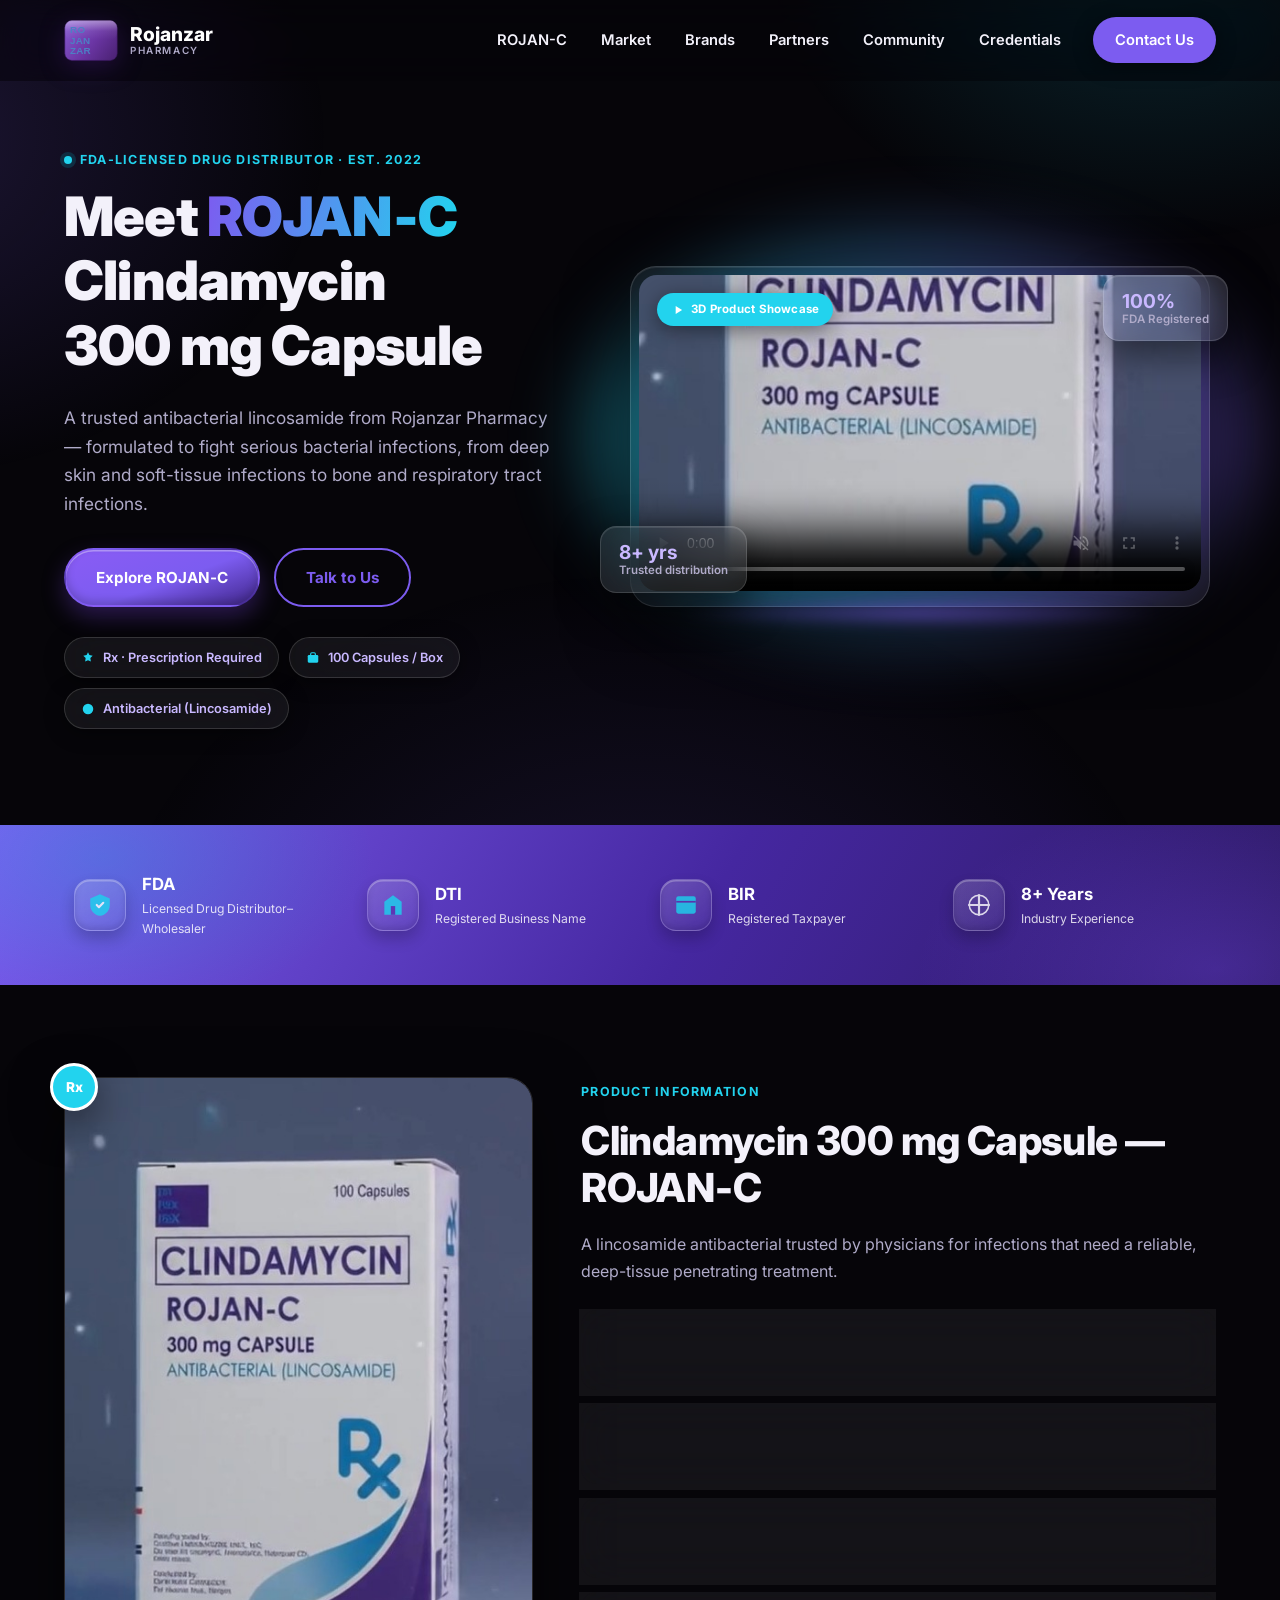
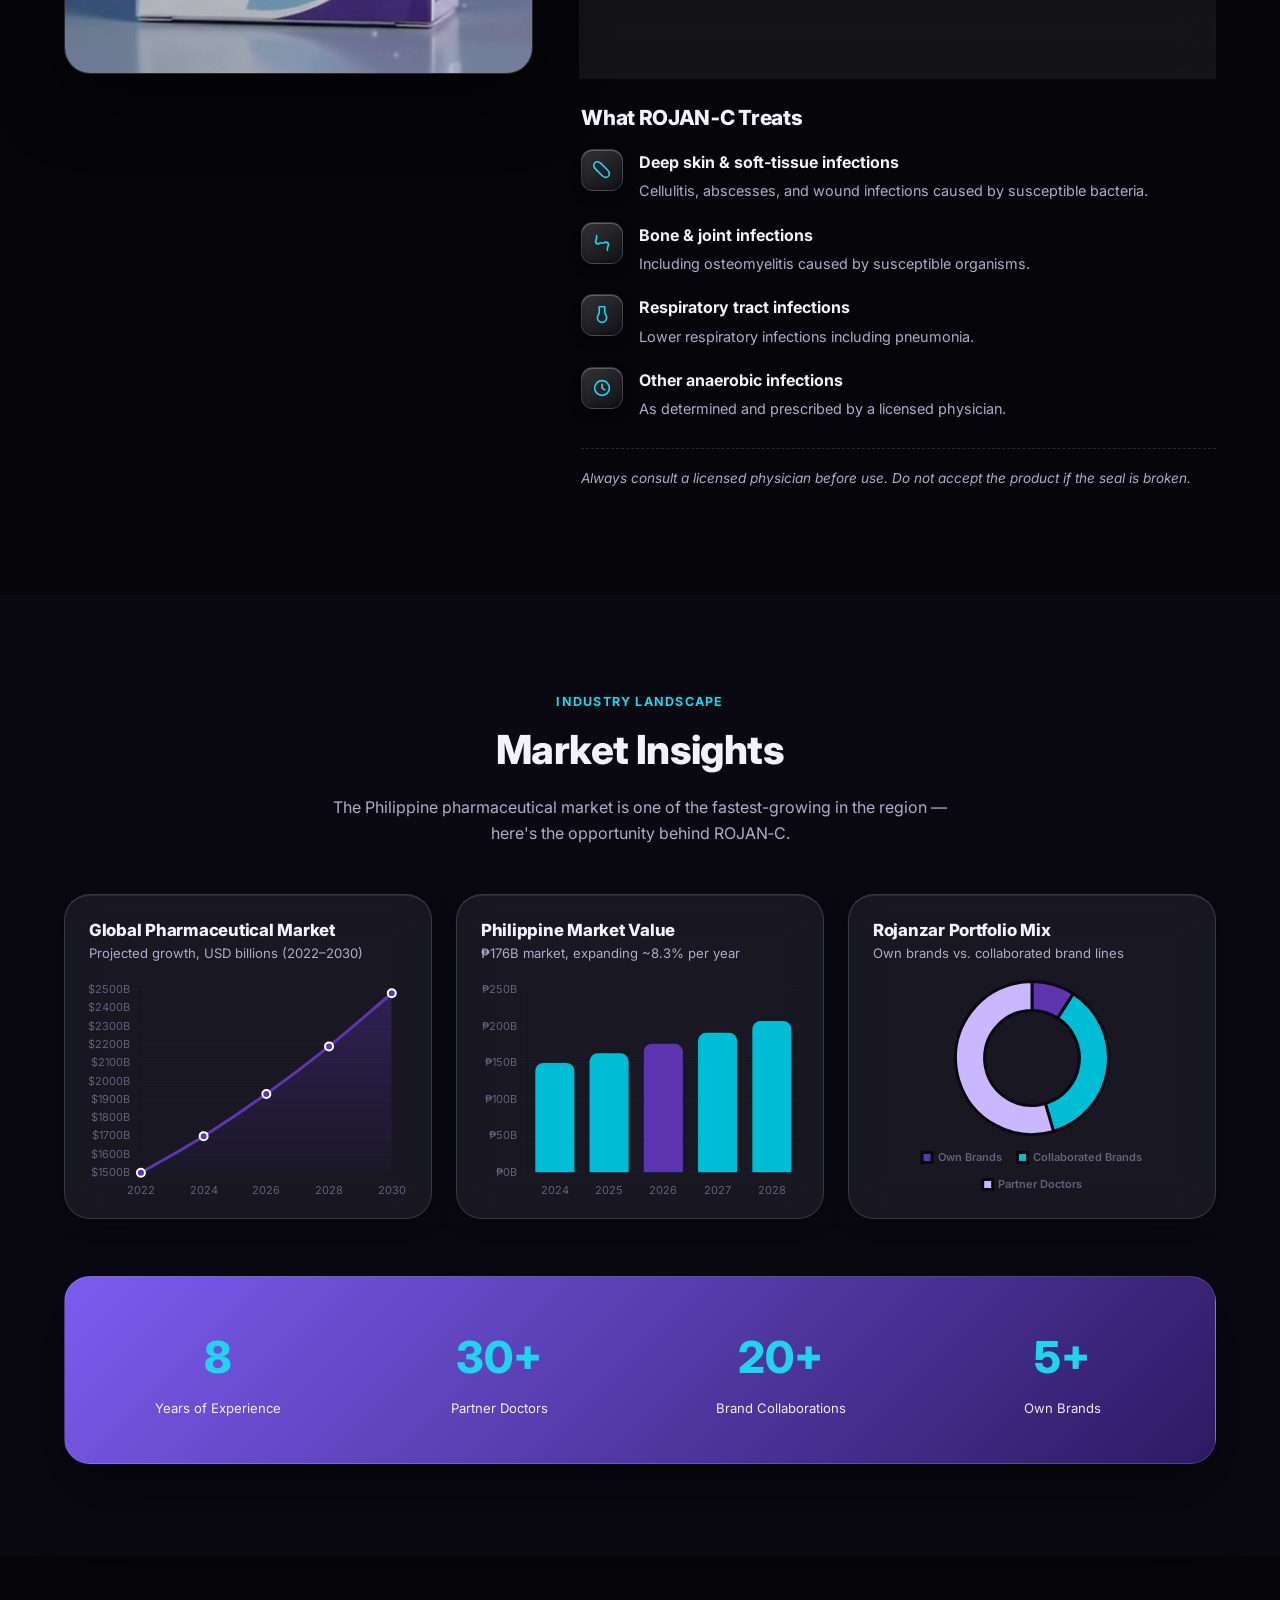
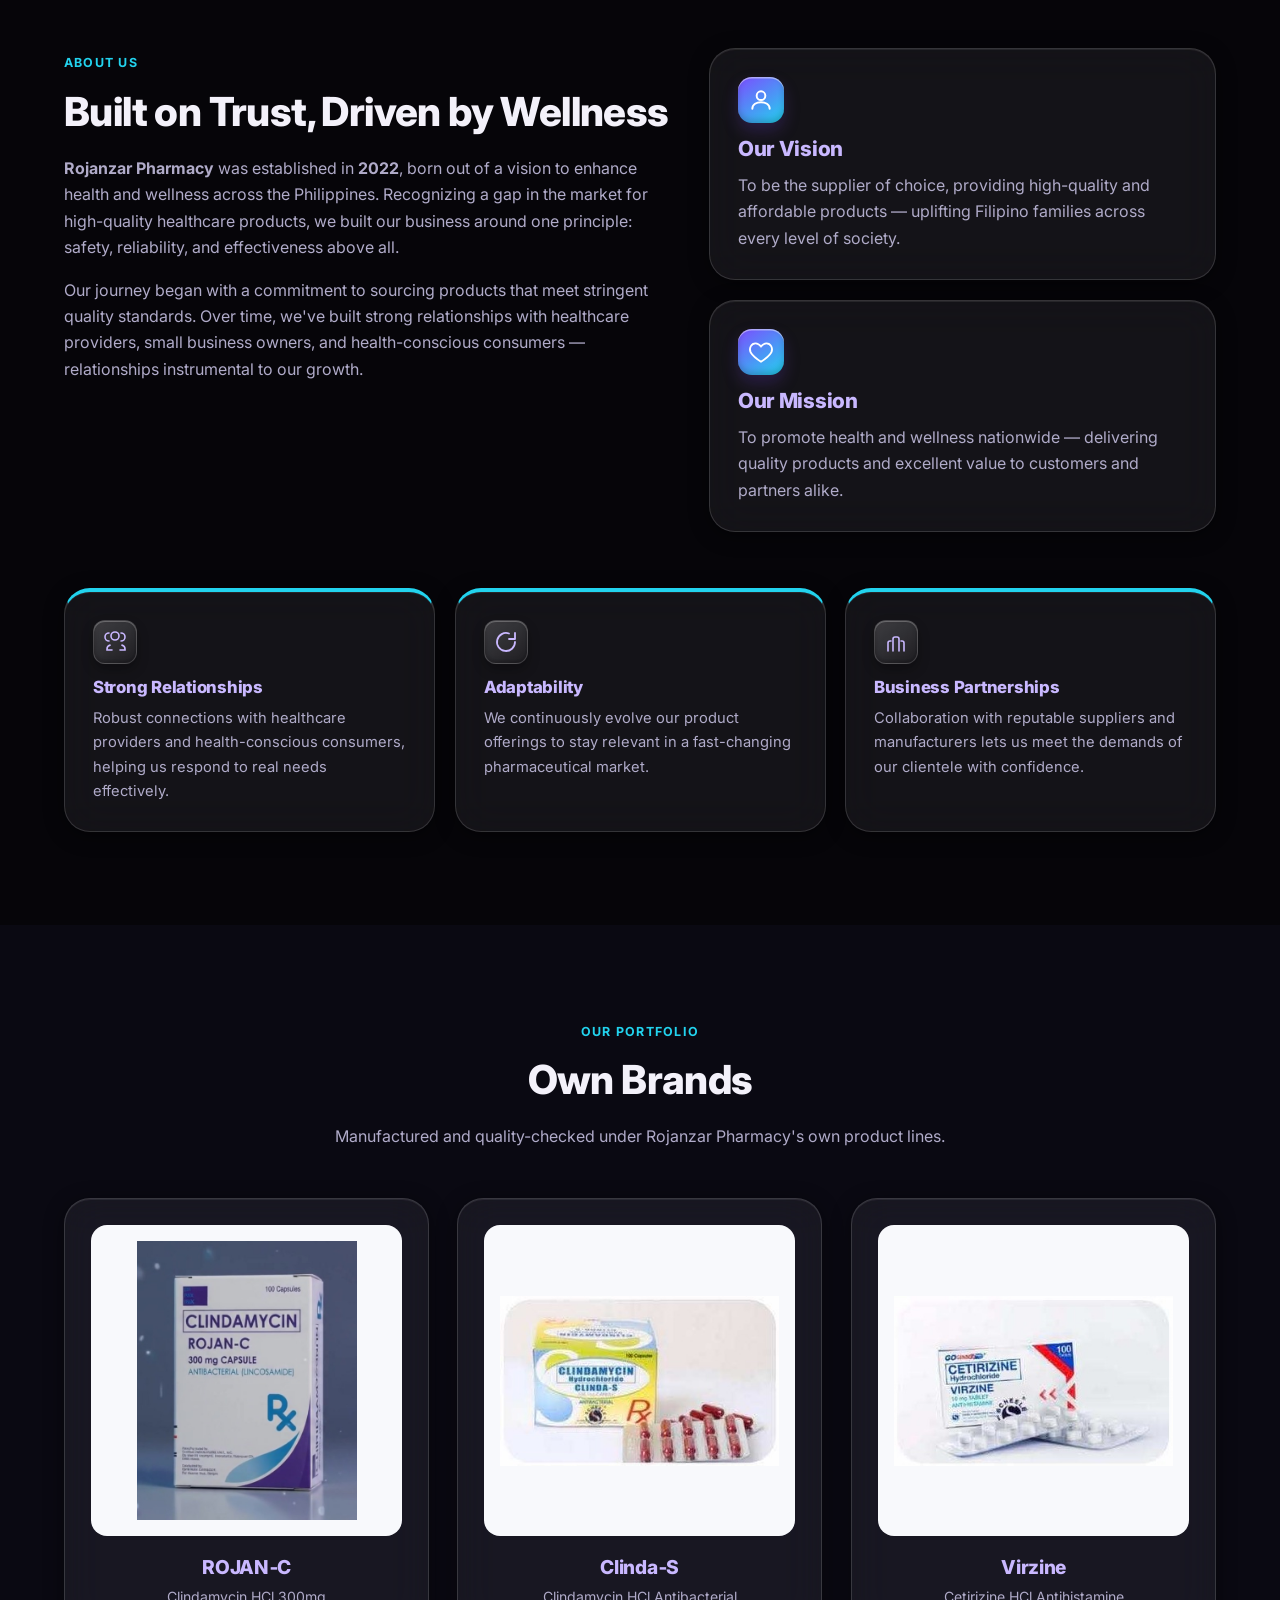
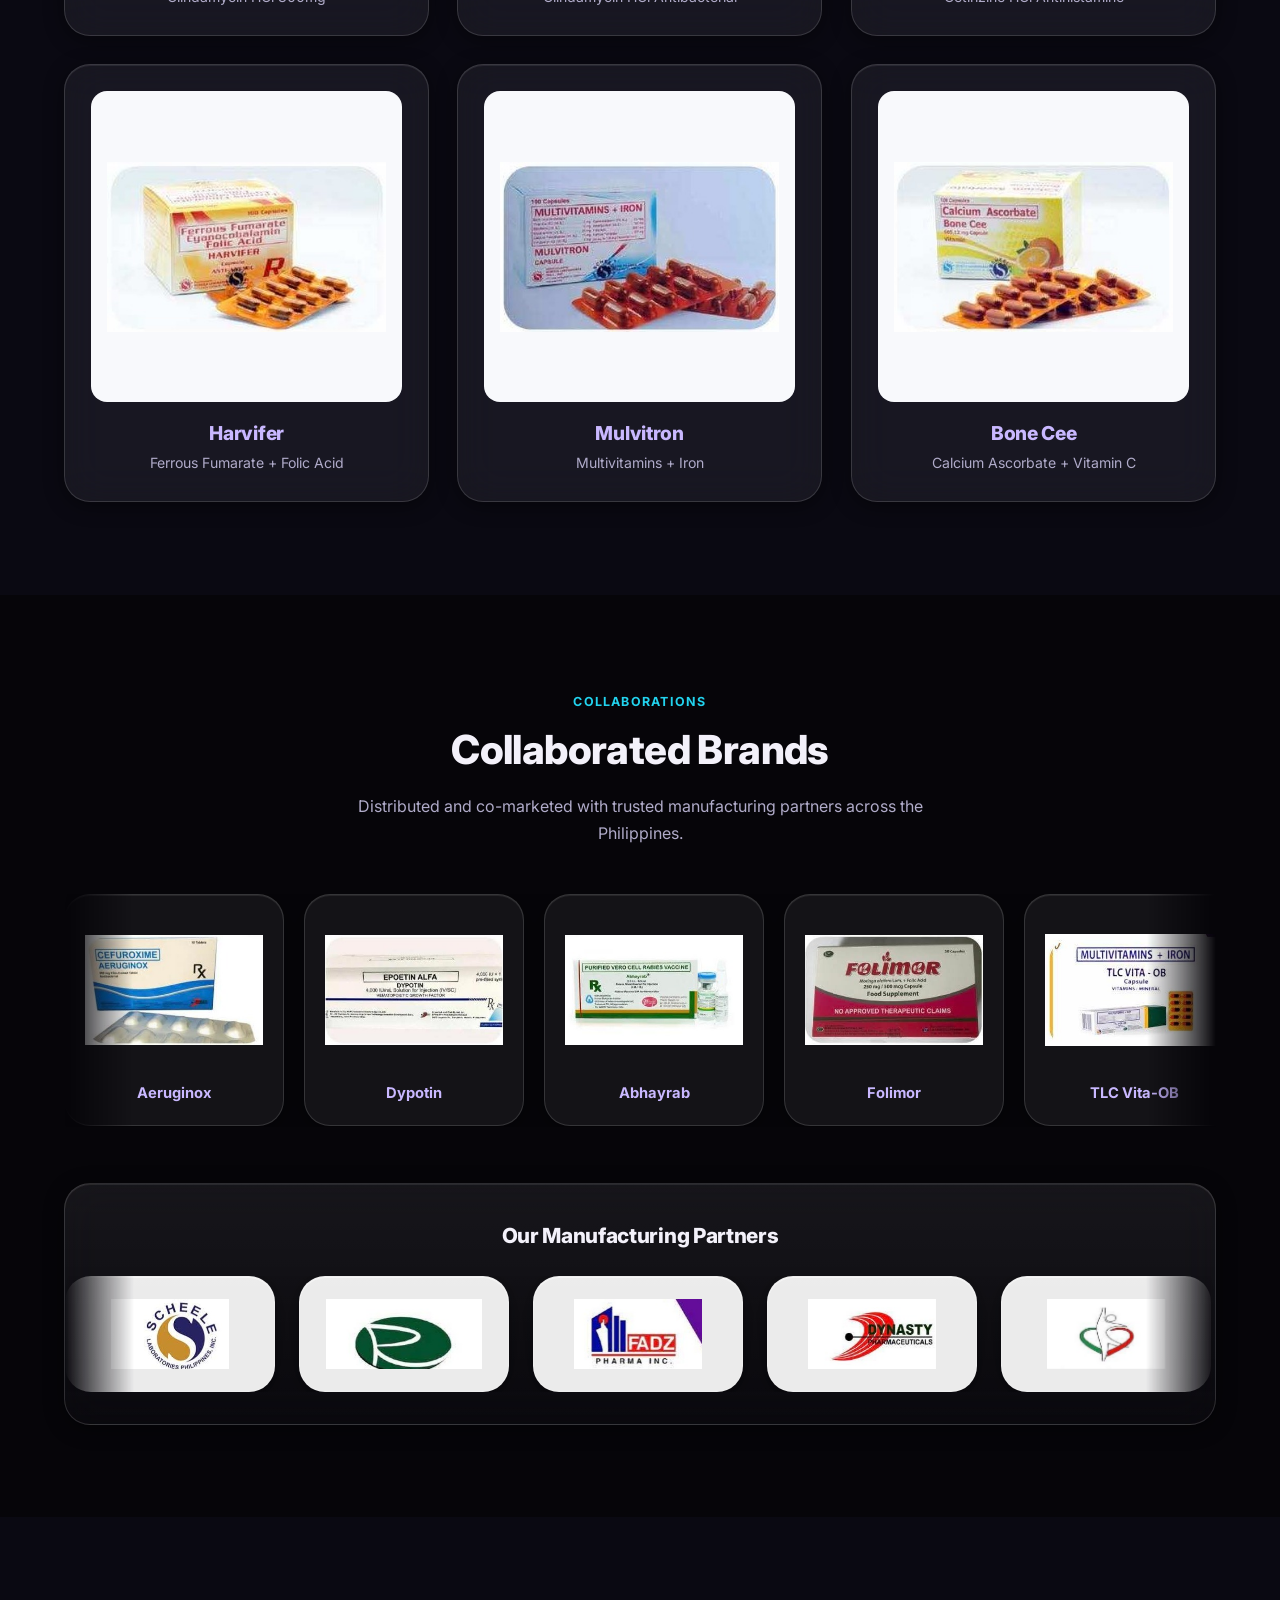
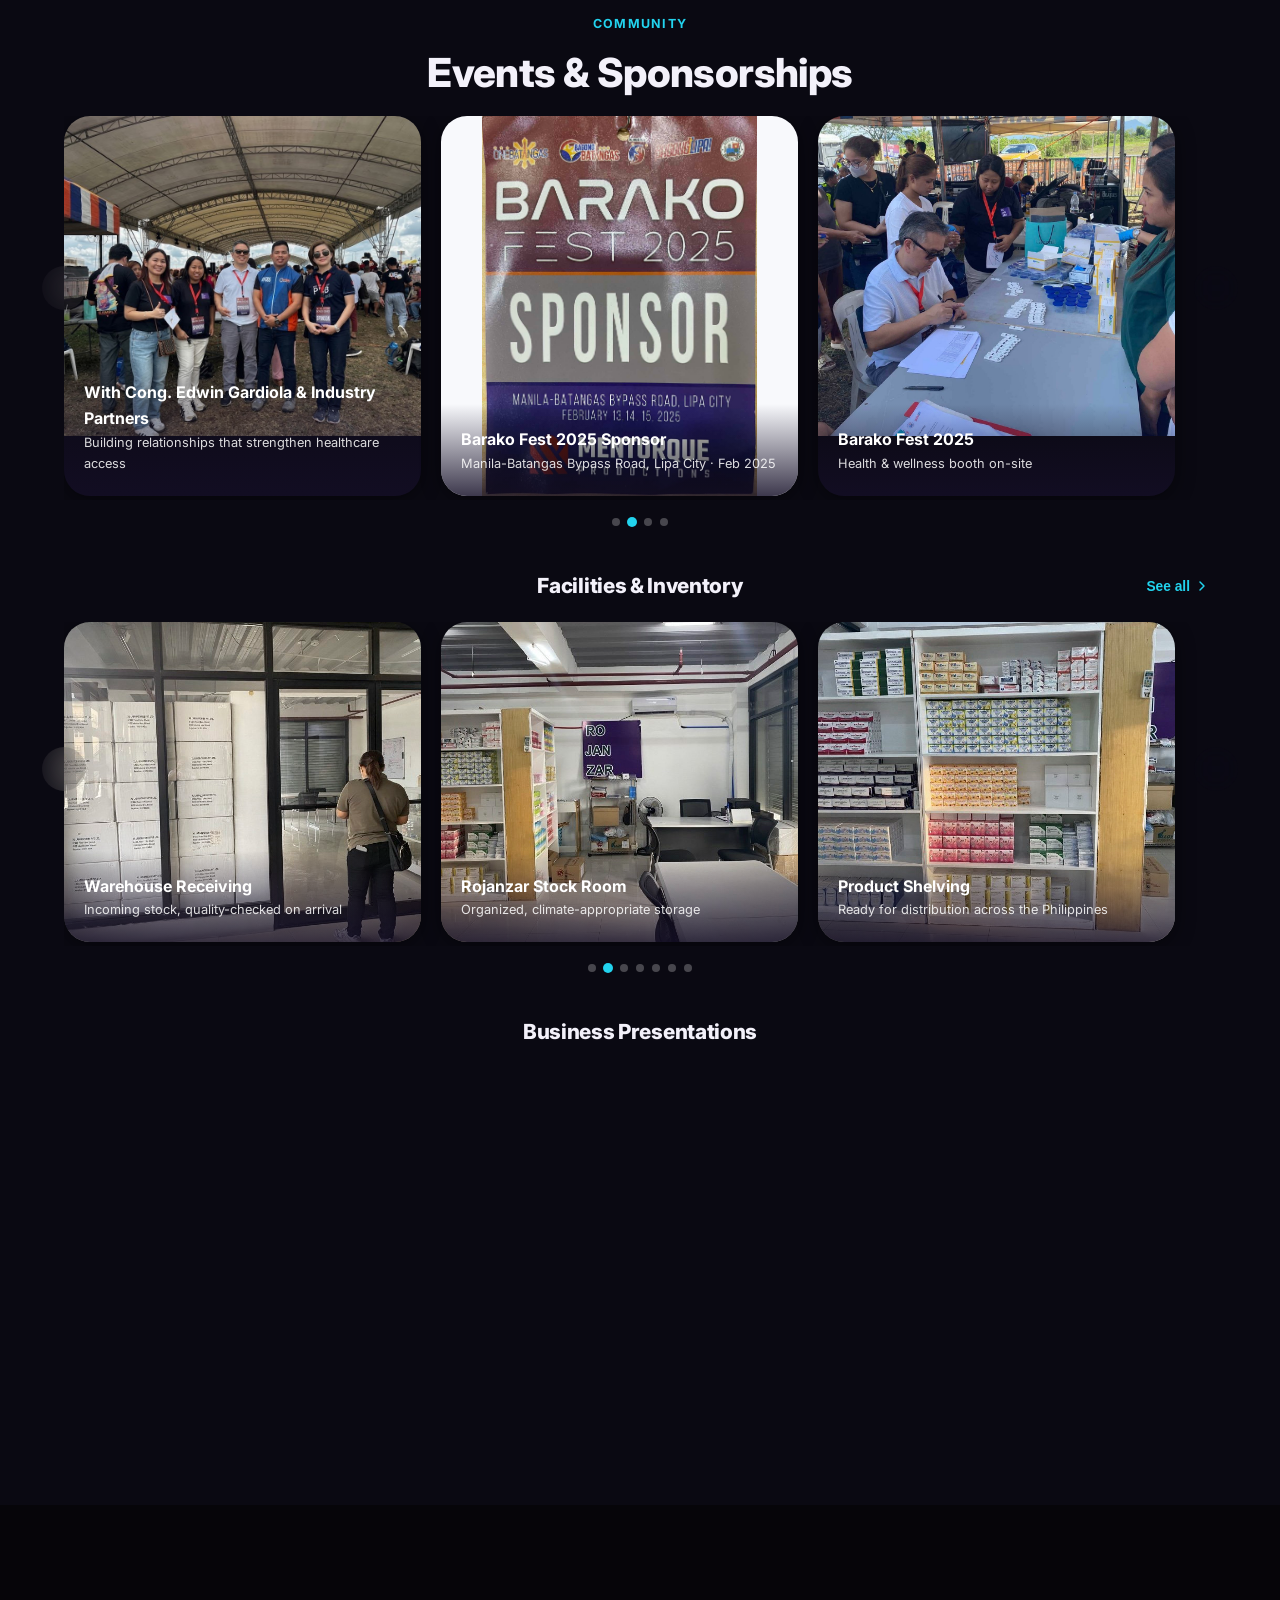
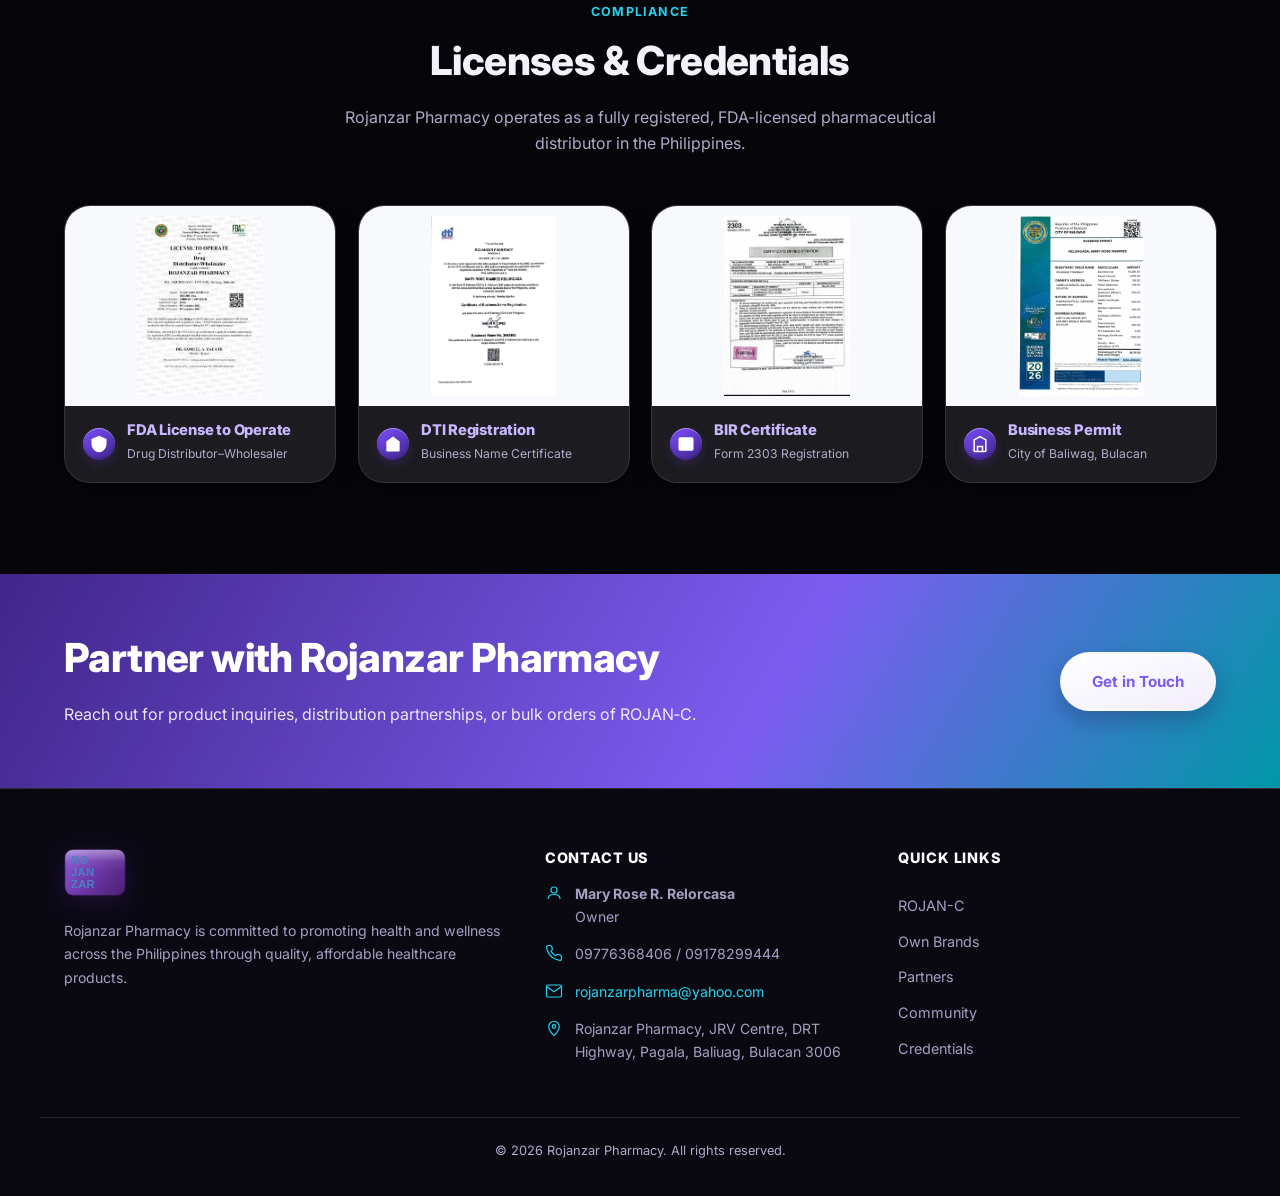
==== commit 98b41af3: "Add files via upload" ====
--- a/index.html
+++ b/index.html
@@ -422,24 +422,48 @@
         <div class="carousel-dots"></div>
       </div>
 
-      <h3 class="center gallery-subheading">Facilities &amp; Inventory</h3>
-      <div class="community-grid gallery-grid--facilities">
-        <figure class="feature-photo reveal" data-full="assets/images/facility-warehouse-receiving.jpg">
-          <img src="assets/images/facility-warehouse-receiving.jpg" alt="Warehouse receiving area with stacked stock from XL Laboratories" loading="lazy">
-          <figcaption><strong>Warehouse Receiving</strong><span>Incoming stock, quality-checked on arrival</span></figcaption>
-        </figure>
-        <figure class="feature-photo reveal" data-full="assets/images/facility-stock-room.jpg">
-          <img src="assets/images/facility-stock-room.jpg" alt="Rojanzar Pharmacy stock room with shelved inventory" loading="lazy">
-          <figcaption><strong>Rojanzar Stock Room</strong><span>Organized, climate-appropriate storage</span></figcaption>
-        </figure>
-        <figure class="feature-photo reveal" data-full="assets/images/facility-product-shelving.jpg">
-          <img src="assets/images/facility-product-shelving.jpg" alt="Shelving with Folimor and other Rojanzar-distributed products" loading="lazy">
-          <figcaption><strong>Product Shelving</strong><span>Ready for distribution across the Philippines</span></figcaption>
-        </figure>
-        <figure class="feature-photo reveal" data-full="assets/images/facility-boxes-storage.jpg">
-          <img src="assets/images/facility-boxes-storage.jpg" alt="Bulk boxes of medicine stacked in Rojanzar Pharmacy storage" loading="lazy">
-          <figcaption><strong>Bulk Storage</strong><span>Inventory ready to ship</span></figcaption>
-        </figure>
+      <div class="gallery-heading-row">
+        <h3 class="gallery-subheading">Facilities &amp; Inventory</h3>
+        <button type="button" class="see-all-link" data-gallery-open="facilities">See all <svg viewBox="0 0 24 24"><path d="M9 18l6-6-6-6" fill="none" stroke="currentColor" stroke-width="2.2" stroke-linecap="round" stroke-linejoin="round"/></svg></button>
+      </div>
+      <div class="carousel" data-carousel>
+        <div class="carousel-track" data-gallery-group="facilities">
+          <figure class="feature-photo carousel-slide reveal" data-full="assets/images/facility-warehouse-receiving.jpg">
+            <img src="assets/images/facility-warehouse-receiving.jpg" alt="Warehouse receiving area with stacked stock from XL Laboratories" loading="lazy">
+            <figcaption><strong>Warehouse Receiving</strong><span>Incoming stock, quality-checked on arrival</span></figcaption>
+          </figure>
+          <figure class="feature-photo carousel-slide reveal" data-full="assets/images/facility-stock-room.jpg">
+            <img src="assets/images/facility-stock-room.jpg" alt="Rojanzar Pharmacy stock room with shelved inventory" loading="lazy">
+            <figcaption><strong>Rojanzar Stock Room</strong><span>Organized, climate-appropriate storage</span></figcaption>
+          </figure>
+          <figure class="feature-photo carousel-slide reveal" data-full="assets/images/facility-product-shelving.jpg">
+            <img src="assets/images/facility-product-shelving.jpg" alt="Shelving with Folimor and other Rojanzar-distributed products" loading="lazy">
+            <figcaption><strong>Product Shelving</strong><span>Ready for distribution across the Philippines</span></figcaption>
+          </figure>
+          <figure class="feature-photo carousel-slide reveal" data-full="assets/images/facility-boxes-storage.jpg">
+            <img src="assets/images/facility-boxes-storage.jpg" alt="Bulk boxes of medicine stacked in Rojanzar Pharmacy storage" loading="lazy">
+            <figcaption><strong>Bulk Storage</strong><span>Inventory ready to ship</span></figcaption>
+          </figure>
+          <figure class="feature-photo carousel-slide reveal" data-full="assets/images/facility-storefront-exterior.jpg">
+            <img src="assets/images/facility-storefront-exterior.jpg" alt="Rojanzar Pharmacy storefront and Doctor's Clinic entrance" loading="lazy">
+            <figcaption><strong>Rojanzar Pharmacy Storefront</strong><span>JRV Centre, DRT Highway, Baliuag, Bulacan</span></figcaption>
+          </figure>
+          <figure class="feature-photo carousel-slide reveal" data-full="assets/images/facility-meeting-room.jpg">
+            <img src="assets/images/facility-meeting-room.jpg" alt="Rojanzar Pharmacy meeting and planning room" loading="lazy">
+            <figcaption><strong>Meeting &amp; Planning Room</strong><span>Where strategy meets execution</span></figcaption>
+          </figure>
+          <figure class="feature-photo carousel-slide reveal" data-full="assets/images/facility-product-shelf.jpg">
+            <img src="assets/images/facility-product-shelf.jpg" alt="Shelves stocked with ROJAN-C Clindamycin and other Rojanzar products" loading="lazy">
+            <figcaption><strong>ROJAN&#8209;C on the Shelf</strong><span>Fully stocked and ready for distribution</span></figcaption>
+          </figure>
+        </div>
+        <button type="button" class="carousel-btn carousel-btn--prev" aria-label="Previous photo">
+          <svg viewBox="0 0 24 24"><path d="M15 18l-6-6 6-6" fill="none" stroke="currentColor" stroke-width="2.2" stroke-linecap="round" stroke-linejoin="round"/></svg>
+        </button>
+        <button type="button" class="carousel-btn carousel-btn--next" aria-label="Next photo">
+          <svg viewBox="0 0 24 24"><path d="M9 18l6-6-6-6" fill="none" stroke="currentColor" stroke-width="2.2" stroke-linecap="round" stroke-linejoin="round"/></svg>
+        </button>
+        <div class="carousel-dots"></div>
       </div>
 
       <h3 class="center gallery-subheading">Business Presentations</h3>
@@ -569,6 +593,46 @@
   <img src="" alt="" id="lightboxImg">
 </div>
 
+<!-- ===== GALLERY MODAL ===== -->
+<div class="gallery-modal" id="galleryModal" aria-hidden="true">
+  <div class="gallery-modal__backdrop" data-gallery-close></div>
+  <div class="gallery-modal__panel" role="dialog" aria-modal="true" aria-labelledby="galleryModalTitle">
+    <button type="button" class="gallery-modal__close" data-gallery-close aria-label="Close gallery">&times;</button>
+    <h3 id="galleryModalTitle">Facilities &amp; Inventory</h3>
+    <div class="gallery-modal__grid" id="galleryModalGrid"></div>
+  </div>
+</div>
+
+<!-- ===== CONTACT MODAL ===== -->
+<div class="contact-modal" id="contactModal" aria-hidden="true">
+  <div class="contact-modal__backdrop" data-contact-close></div>
+  <div class="contact-modal__panel" role="dialog" aria-modal="true" aria-labelledby="contactModalTitle">
+    <button type="button" class="contact-modal__close" data-contact-close aria-label="Close contact form">&times;</button>
+    <h3 id="contactModalTitle">Get in Touch</h3>
+    <p class="contact-modal__subtitle">Send us a message and your email app will open with everything filled in, ready to send to Rojanzar Pharmacy.</p>
+    <form id="contactForm" novalidate>
+      <div class="form-row">
+        <label for="contactName">Full Name</label>
+        <input type="text" id="contactName" name="name" required autocomplete="name">
+      </div>
+      <div class="form-row">
+        <label for="contactEmail">Your Email</label>
+        <input type="email" id="contactEmail" name="email" required autocomplete="email">
+      </div>
+      <div class="form-row">
+        <label for="contactPhone">Phone Number <span>(optional)</span></label>
+        <input type="tel" id="contactPhone" name="phone" autocomplete="tel">
+      </div>
+      <div class="form-row">
+        <label for="contactMessage">Message</label>
+        <textarea id="contactMessage" name="message" rows="4" required></textarea>
+      </div>
+      <button type="submit" class="btn btn-primary contact-modal__submit">Send Message</button>
+      <p class="contact-modal__note">This opens a pre-filled email in your default mail app addressed to <strong>rojanzarpharma@yahoo.com</strong>.</p>
+    </form>
+  </div>
+</div>
+
 <button class="back-to-top" id="backToTop" aria-label="Back to top">
   <svg viewBox="0 0 24 24"><path d="M12 19V5M5 12l7-7 7 7" fill="none" stroke="currentColor" stroke-width="2.2" stroke-linecap="round" stroke-linejoin="round"/></svg>
 </button>
--- a/style.css
+++ b/style.css
@@ -675,6 +675,30 @@
 /* ---------- Community photos ---------- */
 .community-grid { display: grid; grid-template-columns: 1fr; gap: 24px; margin-bottom: 24px; }
 .gallery-subheading { margin: 48px 0 24px; }
+.gallery-heading-row {
+  display: flex;
+  align-items: center;
+  justify-content: center;
+  gap: 18px;
+  margin: 48px 0 24px;
+  position: relative;
+}
+.gallery-heading-row .gallery-subheading { margin: 0; }
+.see-all-link {
+  display: inline-flex;
+  align-items: center;
+  gap: 4px;
+  background: none;
+  border: none;
+  color: var(--color-accent);
+  font-size: 0.86rem;
+  font-weight: 600;
+  cursor: pointer;
+  position: absolute;
+  right: 0;
+}
+.see-all-link svg { width: 16px; height: 16px; }
+.see-all-link:hover { color: var(--color-white); }
 .feature-photo {
   position: relative;
   margin: 0;
@@ -685,6 +709,7 @@
 }
 .feature-photo img { width: 100%; height: 320px; object-fit: cover; object-position: center 78%; transition: transform 0.4s ease; }
 .feature-photo--badge img { object-fit: contain; background: var(--color-soft-gray); height: 380px; }
+.feature-photo--contain img { object-fit: contain; background: var(--bg-black-alt); }
 .feature-photo:hover img { transform: scale(1.05); }
 .feature-photo figcaption {
   position: absolute; left: 0; right: 0; bottom: 0;
@@ -812,11 +837,126 @@
   position: fixed; inset: 0;
   background: rgba(15, 11, 26, 0.92);
   display: none; align-items: center; justify-content: center;
-  z-index: 1000; padding: 32px;
+  z-index: 1200; padding: 32px;
 }
 .lightbox.is-open { display: flex; }
 .lightbox img { max-width: 100%; max-height: 90vh; border-radius: 12px; box-shadow: 0 24px 70px rgba(0,0,0,0.5); }
 .lightbox-close { position: absolute; top: 22px; right: 26px; background: none; border: none; color: var(--color-white); font-size: 2.3rem; line-height: 1; cursor: pointer; }
+
+/* ---------- Contact modal ---------- */
+.contact-modal {
+  position: fixed; inset: 0;
+  display: none;
+  align-items: center; justify-content: center;
+  z-index: 1100;
+  padding: 24px;
+}
+.contact-modal.is-open { display: flex; }
+.contact-modal__backdrop {
+  position: absolute; inset: 0;
+  background: rgba(10, 8, 20, 0.72);
+  backdrop-filter: blur(4px);
+}
+.contact-modal__panel {
+  position: relative;
+  width: 100%; max-width: 460px;
+  max-height: 90vh;
+  overflow-y: auto;
+  background: rgba(24, 18, 40, 0.92);
+  backdrop-filter: var(--glass-blur);
+  -webkit-backdrop-filter: var(--glass-blur);
+  border: 1px solid var(--glass-border);
+  border-radius: var(--radius-lg);
+  padding: 34px 30px;
+  box-shadow: var(--shadow-lg), inset 0 1px 0 rgba(255,255,255,0.08);
+  animation: contactPop 0.25s cubic-bezier(.2,.7,.3,1);
+}
+@keyframes contactPop {
+  from { opacity: 0; transform: translateY(14px) scale(0.98); }
+  to { opacity: 1; transform: translateY(0) scale(1); }
+}
+.contact-modal__close {
+  position: absolute; top: 14px; right: 16px;
+  background: none; border: none;
+  color: var(--color-text-muted);
+  font-size: 1.8rem; line-height: 1;
+  cursor: pointer;
+}
+.contact-modal__close:hover { color: var(--color-white); }
+.contact-modal__panel h3 { color: var(--color-heading-accent); margin-bottom: 8px; }
+.contact-modal__subtitle { font-size: 0.86rem; color: var(--color-text-muted); margin-bottom: 22px; }
+.contact-modal .form-row { margin-bottom: 16px; display: flex; flex-direction: column; gap: 6px; }
+.contact-modal label { font-size: 0.82rem; font-weight: 600; color: #cfc9de; }
+.contact-modal label span { font-weight: 400; color: var(--color-text-muted); }
+.contact-modal input,
+.contact-modal textarea {
+  background: rgba(255,255,255,0.06);
+  border: 1px solid var(--glass-border);
+  border-radius: 10px;
+  padding: 11px 14px;
+  color: var(--color-white);
+  font-family: inherit;
+  font-size: 0.92rem;
+  resize: vertical;
+  transition: border-color 0.2s ease, background 0.2s ease;
+}
+.contact-modal input:focus,
+.contact-modal textarea:focus {
+  outline: none;
+  border-color: var(--color-accent);
+  background: rgba(255,255,255,0.09);
+}
+.contact-modal input::placeholder,
+.contact-modal textarea::placeholder { color: #766f8c; }
+.contact-modal__submit { width: 100%; margin-top: 4px; }
+.contact-modal__note { font-size: 0.76rem; color: var(--color-text-muted); margin: 14px 0 0; text-align: center; }
+
+/* ---------- Gallery modal ("See all") ---------- */
+.gallery-modal {
+  position: fixed; inset: 0;
+  display: none;
+  align-items: center; justify-content: center;
+  z-index: 1100;
+  padding: 24px;
+}
+.gallery-modal.is-open { display: flex; }
+.gallery-modal__backdrop {
+  position: absolute; inset: 0;
+  background: rgba(10, 8, 20, 0.78);
+  backdrop-filter: blur(4px);
+}
+.gallery-modal__panel {
+  position: relative;
+  width: 100%; max-width: 920px;
+  max-height: 88vh;
+  overflow-y: auto;
+  background: rgba(24, 18, 40, 0.94);
+  backdrop-filter: var(--glass-blur);
+  -webkit-backdrop-filter: var(--glass-blur);
+  border: 1px solid var(--glass-border);
+  border-radius: var(--radius-lg);
+  padding: 34px 30px;
+  box-shadow: var(--shadow-lg), inset 0 1px 0 rgba(255,255,255,0.08);
+  animation: contactPop 0.25s cubic-bezier(.2,.7,.3,1);
+}
+.gallery-modal__panel h3 { color: var(--color-heading-accent); margin-bottom: 22px; }
+.gallery-modal__close {
+  position: absolute; top: 14px; right: 16px;
+  background: none; border: none;
+  color: var(--color-text-muted);
+  font-size: 1.8rem; line-height: 1;
+  cursor: pointer;
+}
+.gallery-modal__close:hover { color: var(--color-white); }
+.gallery-modal__grid {
+  display: grid;
+  grid-template-columns: repeat(2, 1fr);
+  gap: 18px;
+}
+.gallery-modal__grid .feature-photo img { height: 200px; }
+@media (min-width: 640px) {
+  .gallery-modal__grid { grid-template-columns: repeat(3, 1fr); }
+}
 
 /* ---------- Back to top ---------- */
 .back-to-top {
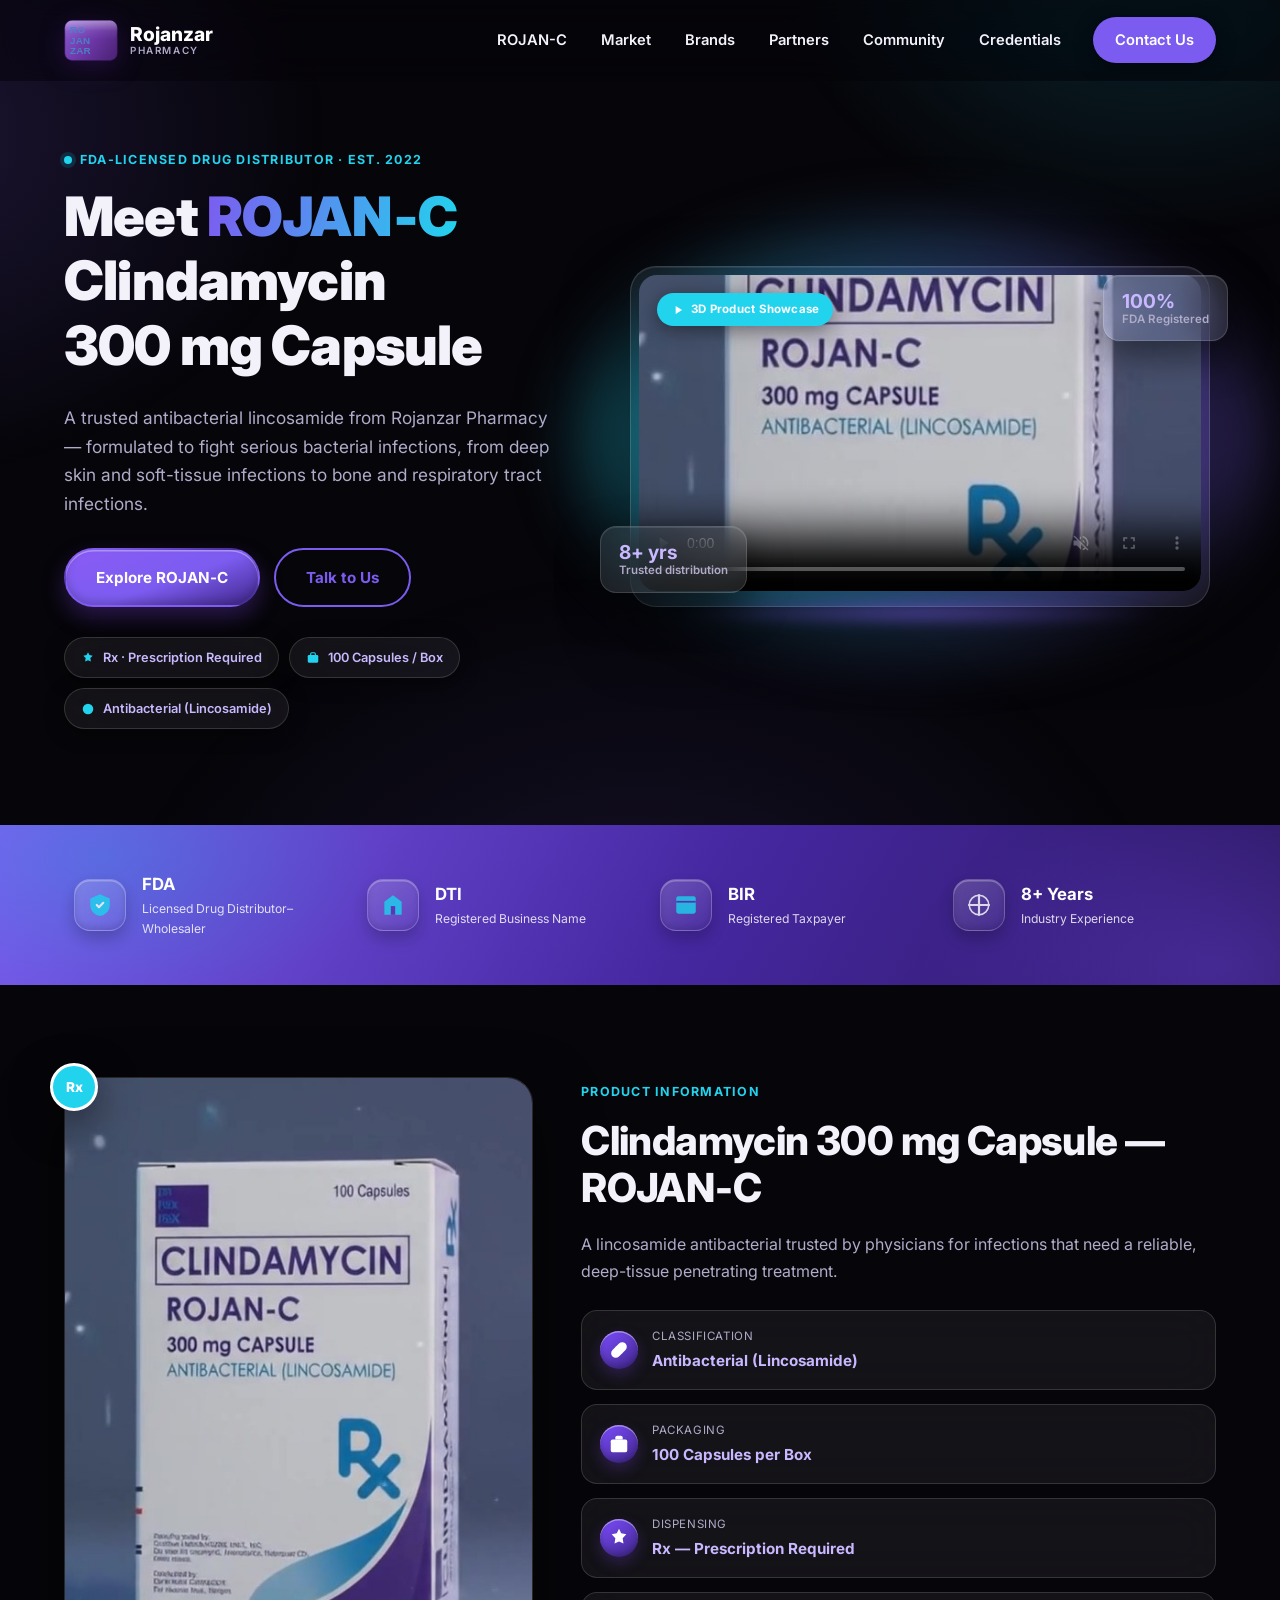
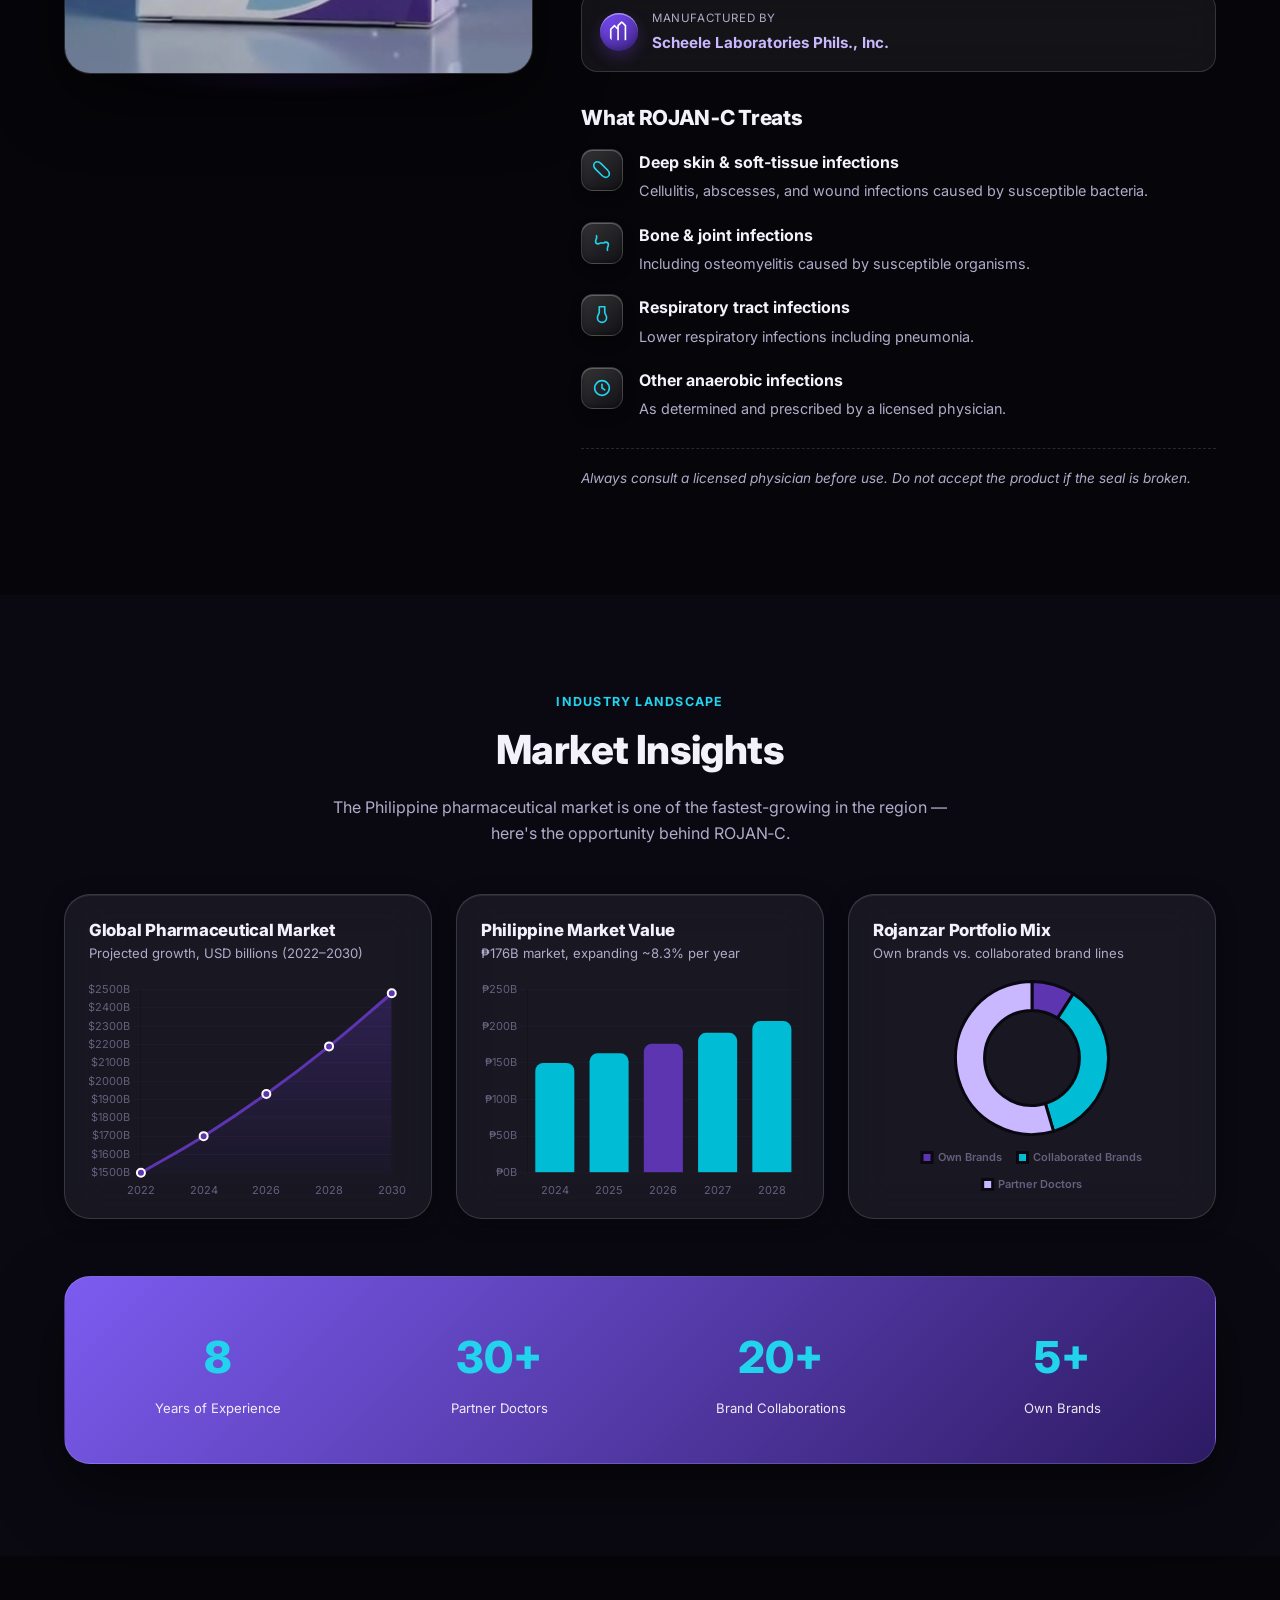
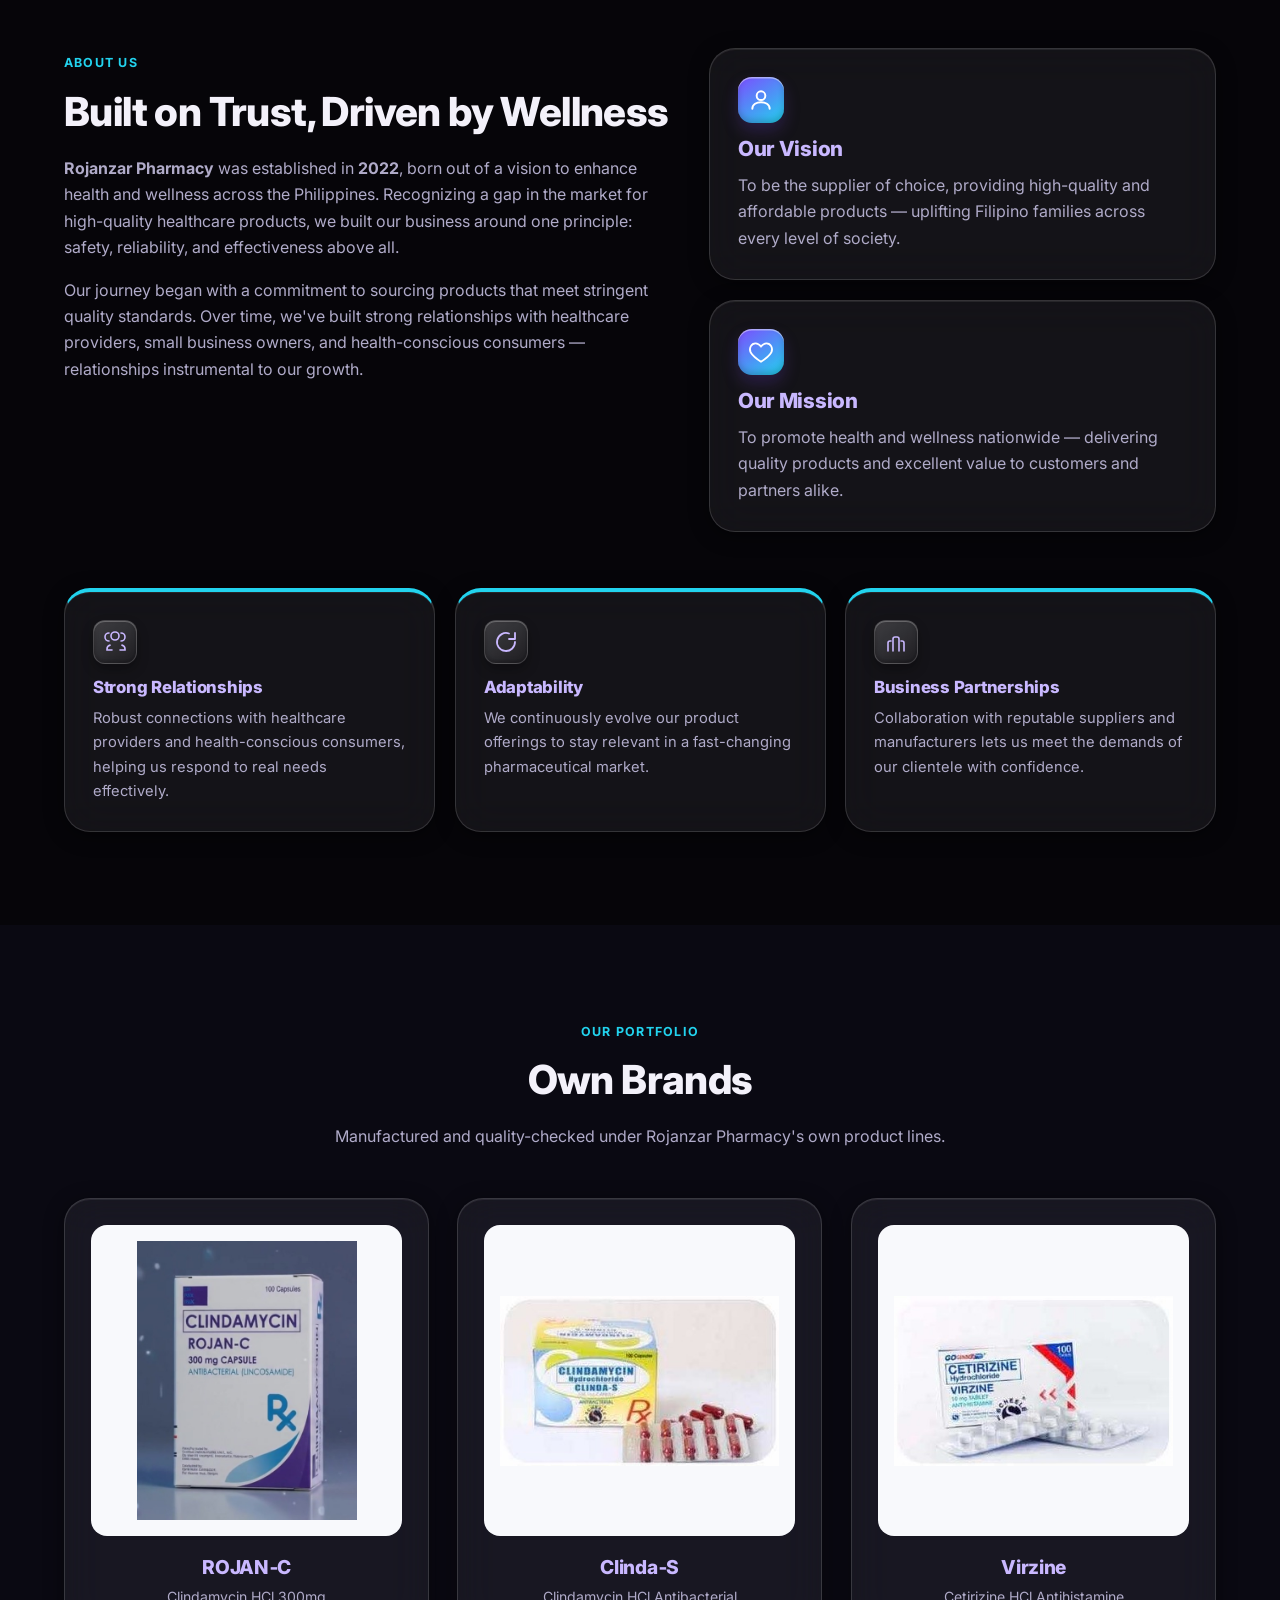
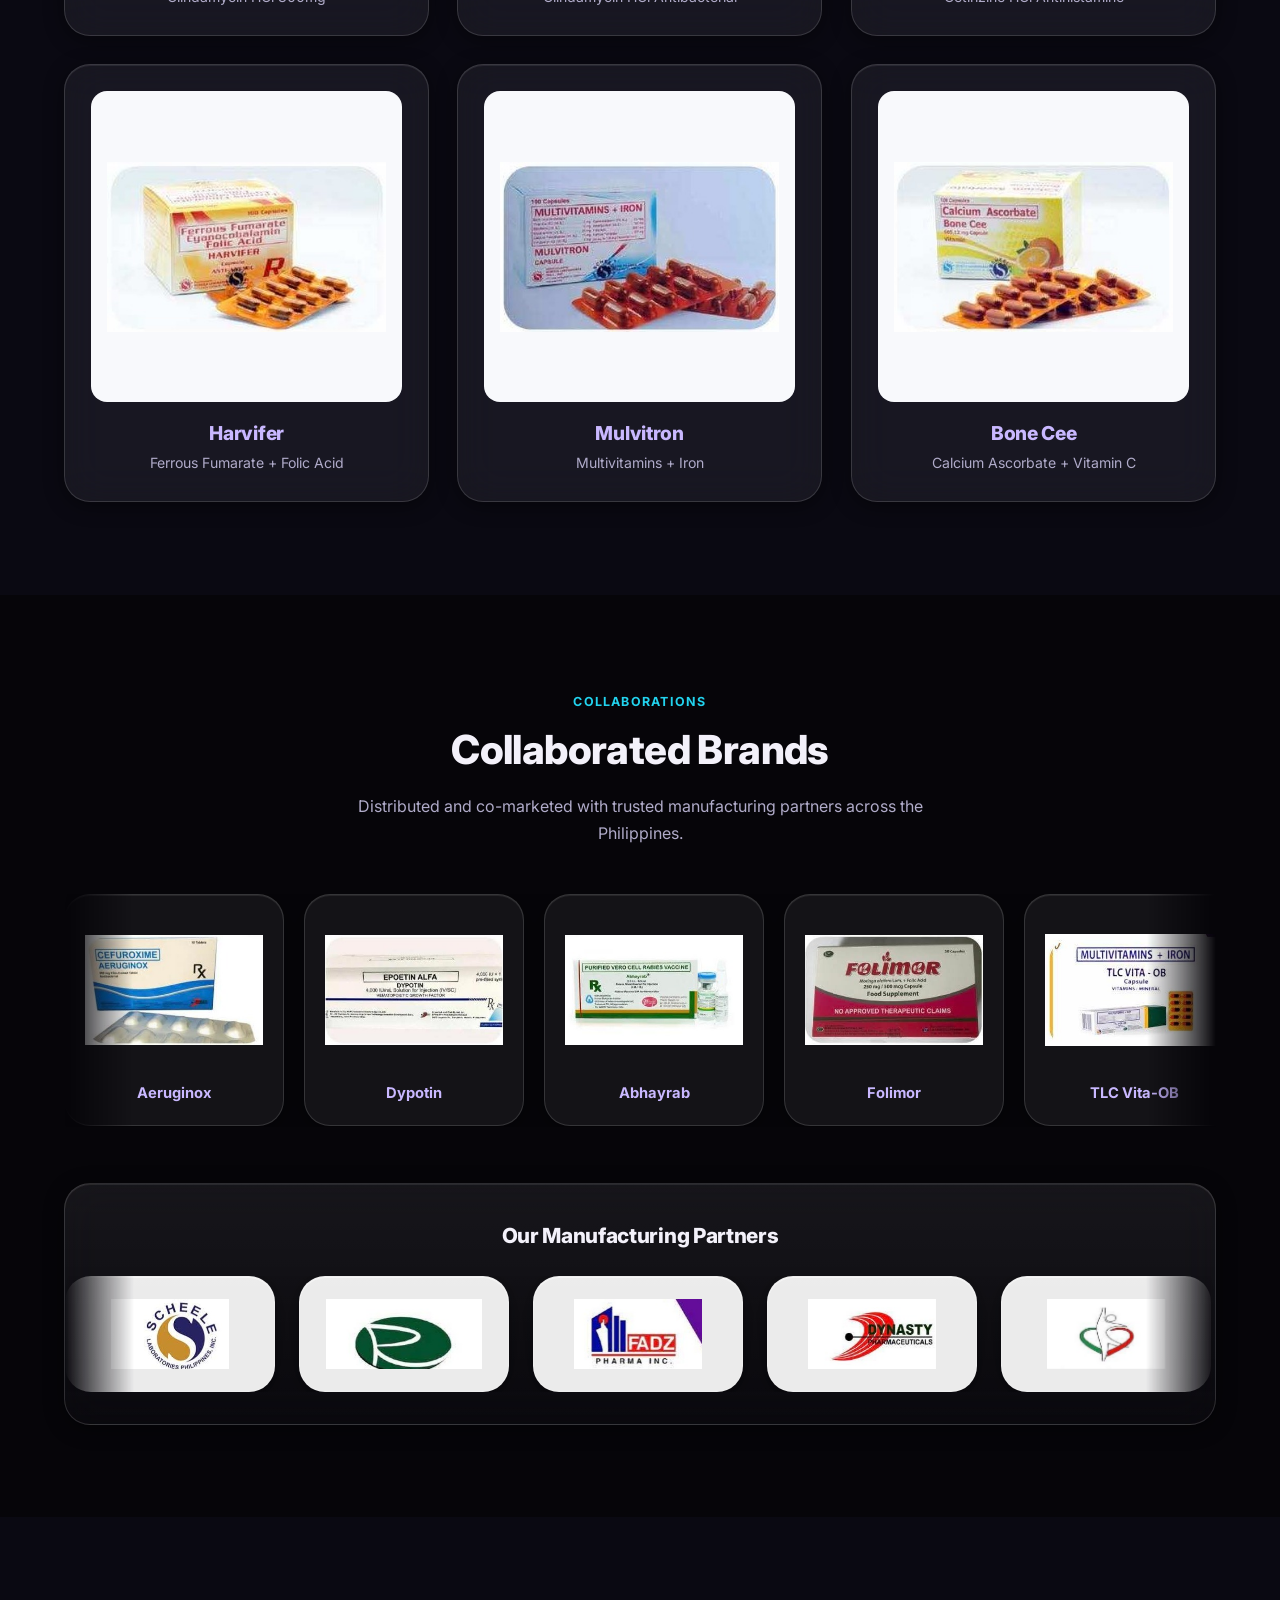
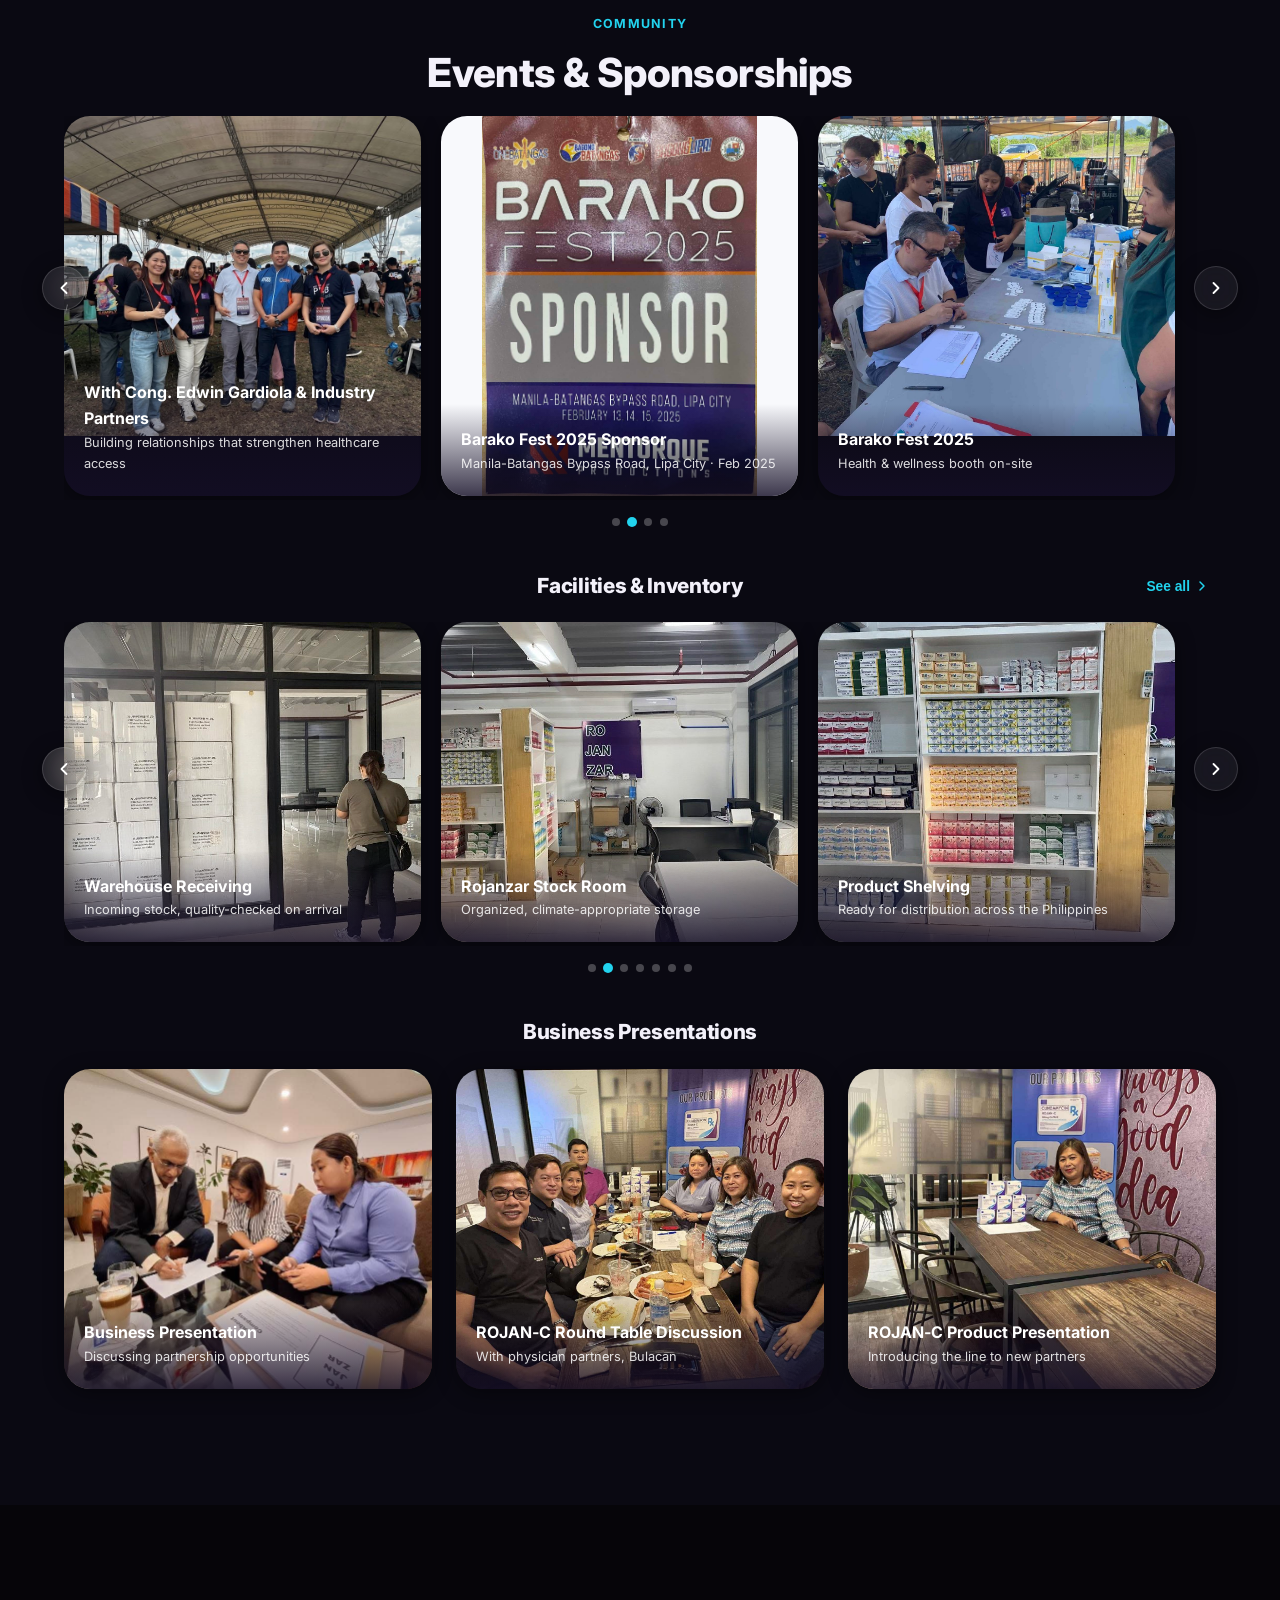
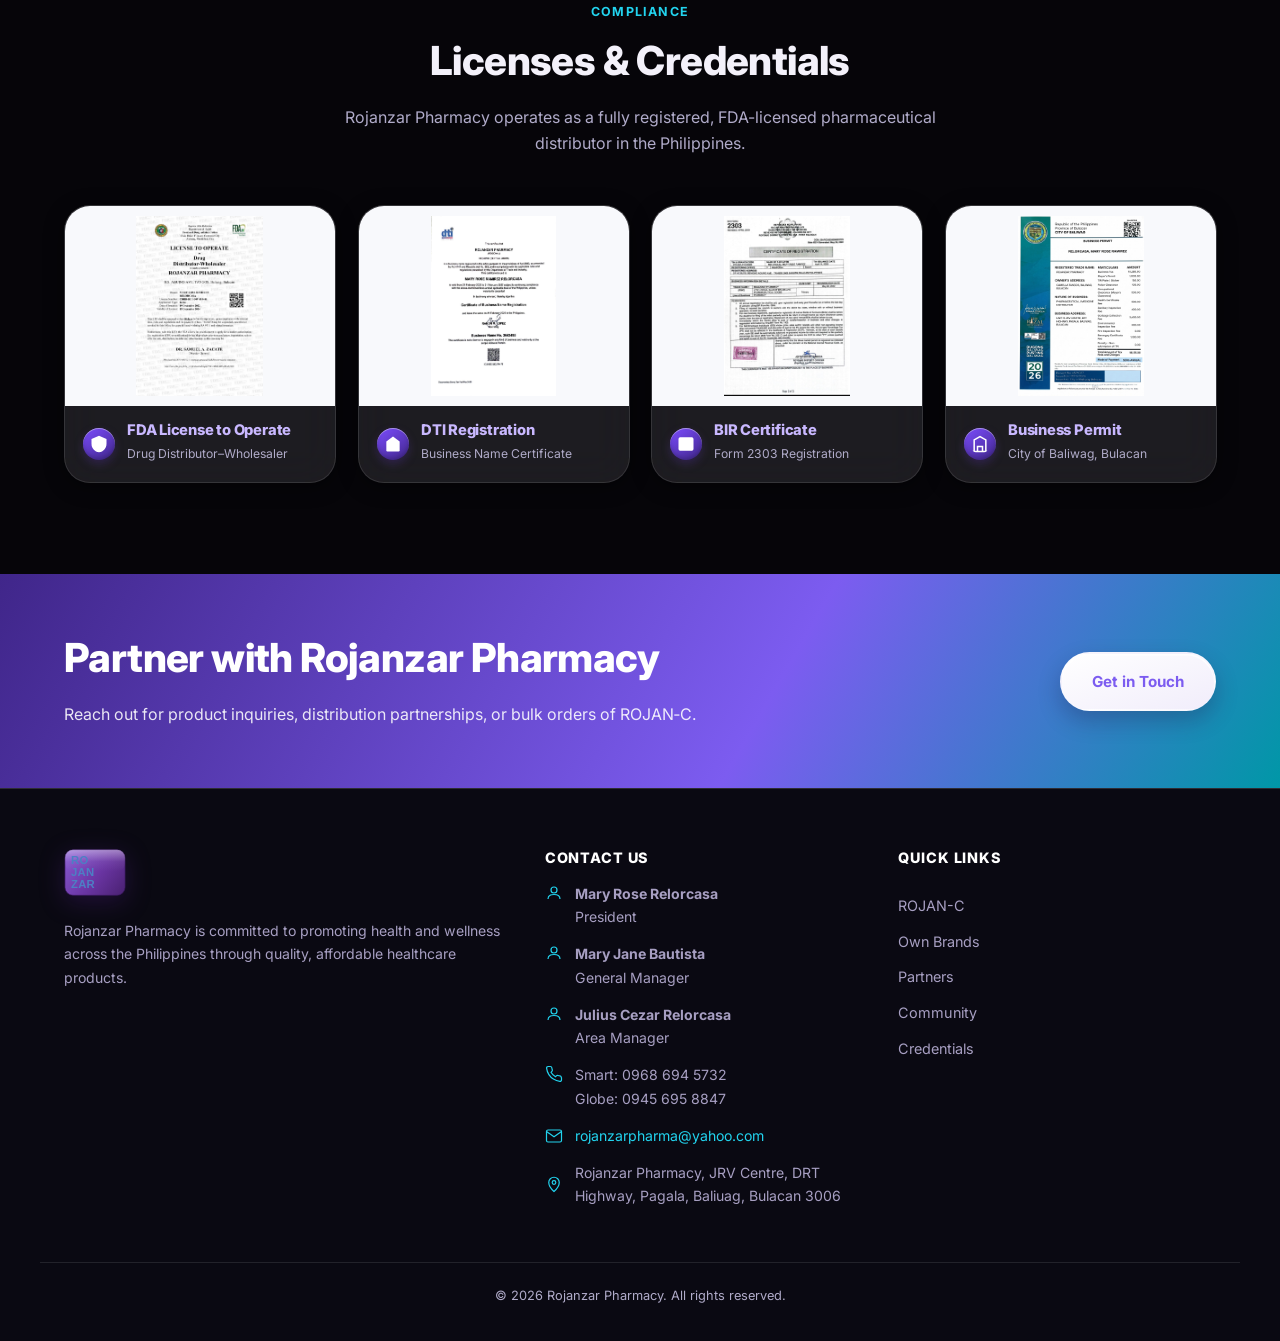
==== commit bf3e6de1: "Add files via upload" ====
--- a/index.html
+++ b/index.html
@@ -567,8 +567,10 @@
 
     <div class="footer-contact">
       <h4>Contact Us</h4>
-      <p class="contact-line"><svg viewBox="0 0 24 24"><circle cx="12" cy="8" r="4" fill="none" stroke="currentColor" stroke-width="1.6"/><path d="M4 20c0-4 3.6-6 8-6s8 2 8 6" fill="none" stroke="currentColor" stroke-width="1.6"/></svg><span><strong>Mary Rose R. Relorcasa</strong><br>Owner</span></p>
-      <p class="contact-line"><svg viewBox="0 0 24 24"><path d="M22 16.9v3a2 2 0 0 1-2.2 2 19.8 19.8 0 0 1-8.6-3.1 19.5 19.5 0 0 1-6-6A19.8 19.8 0 0 1 2.1 4.2 2 2 0 0 1 4.1 2h3a2 2 0 0 1 2 1.7c.1.9.3 1.8.6 2.7a2 2 0 0 1-.5 2.1L8 9.7a16 16 0 0 0 6 6l1.2-1.2a2 2 0 0 1 2.1-.5c.9.3 1.8.5 2.7.6a2 2 0 0 1 1.7 2z" fill="none" stroke="currentColor" stroke-width="1.6"/></svg>09776368406 / 09178299444</p>
+      <p class="contact-line contact-line--stacked"><svg viewBox="0 0 24 24"><circle cx="12" cy="8" r="4" fill="none" stroke="currentColor" stroke-width="1.6"/><path d="M4 20c0-4 3.6-6 8-6s8 2 8 6" fill="none" stroke="currentColor" stroke-width="1.6"/></svg><span><strong>Mary Rose Relorcasa</strong><br>President</span></p>
+      <p class="contact-line contact-line--stacked"><svg viewBox="0 0 24 24"><circle cx="12" cy="8" r="4" fill="none" stroke="currentColor" stroke-width="1.6"/><path d="M4 20c0-4 3.6-6 8-6s8 2 8 6" fill="none" stroke="currentColor" stroke-width="1.6"/></svg><span><strong>Mary Jane Bautista</strong><br>General Manager</span></p>
+      <p class="contact-line contact-line--stacked"><svg viewBox="0 0 24 24"><circle cx="12" cy="8" r="4" fill="none" stroke="currentColor" stroke-width="1.6"/><path d="M4 20c0-4 3.6-6 8-6s8 2 8 6" fill="none" stroke="currentColor" stroke-width="1.6"/></svg><span><strong>Julius Cezar Relorcasa</strong><br>Area Manager</span></p>
+      <p class="contact-line contact-line--stacked"><svg viewBox="0 0 24 24"><path d="M22 16.9v3a2 2 0 0 1-2.2 2 19.8 19.8 0 0 1-8.6-3.1 19.5 19.5 0 0 1-6-6A19.8 19.8 0 0 1 2.1 4.2 2 2 0 0 1 4.1 2h3a2 2 0 0 1 2 1.7c.1.9.3 1.8.6 2.7a2 2 0 0 1-.5 2.1L8 9.7a16 16 0 0 0 6 6l1.2-1.2a2 2 0 0 1 2.1-.5c.9.3 1.8.5 2.7.6a2 2 0 0 1 1.7 2z" fill="none" stroke="currentColor" stroke-width="1.6"/></svg><span>Smart: 0968 694 5732<br>Globe: 0945 695 8847</span></p>
       <p class="contact-line"><svg viewBox="0 0 24 24"><rect x="2" y="4" width="20" height="16" rx="2" fill="none" stroke="currentColor" stroke-width="1.6"/><path d="m2 6 10 7L22 6" fill="none" stroke="currentColor" stroke-width="1.6"/></svg><a href="mailto:rojanzarpharma@yahoo.com">rojanzarpharma@yahoo.com</a></p>
       <p class="contact-line"><svg viewBox="0 0 24 24"><path d="M12 22s7-6.3 7-12a7 7 0 0 0-14 0c0 5.7 7 12 7 12z" fill="none" stroke="currentColor" stroke-width="1.6"/><circle cx="12" cy="10" r="2.4" fill="none" stroke="currentColor" stroke-width="1.6"/></svg>Rojanzar Pharmacy, JRV Centre, DRT Highway, Pagala, Baliuag, Bulacan 3006</p>
     </div>
--- a/style.css
+++ b/style.css
@@ -823,9 +823,11 @@
 .footer-inner { display: grid; grid-template-columns: 1fr; gap: 36px; padding-bottom: 40px; border-bottom: 1px solid rgba(255,255,255,0.1); }
 .footer-brand p { color: #a79fc2; font-size: 0.88rem; margin-top: 16px; }
 .footer-contact h4, .footer-links h4 { color: var(--color-white); margin-bottom: 16px; font-size: 0.9rem; text-transform: uppercase; letter-spacing: 0.06em; }
-.contact-line { display: flex; align-items: flex-start; gap: 12px; color: #a79fc2; font-size: 0.88rem; }
-.contact-line svg { width: 18px; height: 18px; flex: none; margin-top: 2px; color: var(--color-accent); }
+.contact-line { display: flex; align-items: center; gap: 12px; color: #a79fc2; font-size: 0.88rem; }
+.contact-line svg { width: 18px; height: 18px; flex: none; color: var(--color-accent); }
 .contact-line a { color: var(--color-accent); }
+.contact-line--stacked { align-items: flex-start; }
+.contact-line--stacked svg { margin-top: 2px; }
 .footer-links { display: flex; flex-direction: column; gap: 12px; }
 .footer-links a { color: #a79fc2; font-size: 0.9rem; }
 .footer-links a:hover { color: var(--color-accent); }
@@ -1009,10 +1011,9 @@
   .nav-toggle { display: flex; }
   .main-nav {
     position: fixed; top: 80px; left: 0; right: 0;
-    background: rgba(6, 5, 9, 0.96);
-    backdrop-filter: var(--glass-blur);
-    -webkit-backdrop-filter: var(--glass-blur);
-    flex-direction: column; align-items: stretch; gap: 0;
+    background: var(--bg-black-alt);
+    z-index: 150;
+    flex-direction: column; align-items: center; gap: 0;
     padding: 8px 24px 20px;
     box-shadow: var(--shadow-md);
     border-bottom: 1px solid var(--glass-border);
@@ -1020,10 +1021,24 @@
     transition: opacity 0.2s ease, transform 0.2s ease, visibility 0.2s ease;
   }
   .main-nav.is-open { opacity: 1; visibility: visible; transform: translateY(0); }
-  .main-nav a { padding: 13px 0; border-bottom: 1px solid var(--color-border); }
+  .main-nav a { width: 100%; text-align: center; padding: 13px 0; border-bottom: 1px solid var(--color-border); }
   .main-nav a::after { display: none; }
   .main-nav .nav-cta { margin-top: 12px; text-align: center; }
   .floating-card { display: none; }
+
+  .gallery-heading-row {
+    flex-direction: column;
+    gap: 10px;
+    margin: 40px 0 20px;
+  }
+  .see-all-link { position: static; }
+}
+
+@media (max-width: 480px) {
+  .carousel-btn { width: 36px; height: 36px; }
+  .carousel-btn--prev { left: 4px; }
+  .carousel-btn--next { right: 4px; }
+  .carousel-slide { flex-basis: 92%; }
 }
 
 @media (prefers-reduced-motion: reduce) {
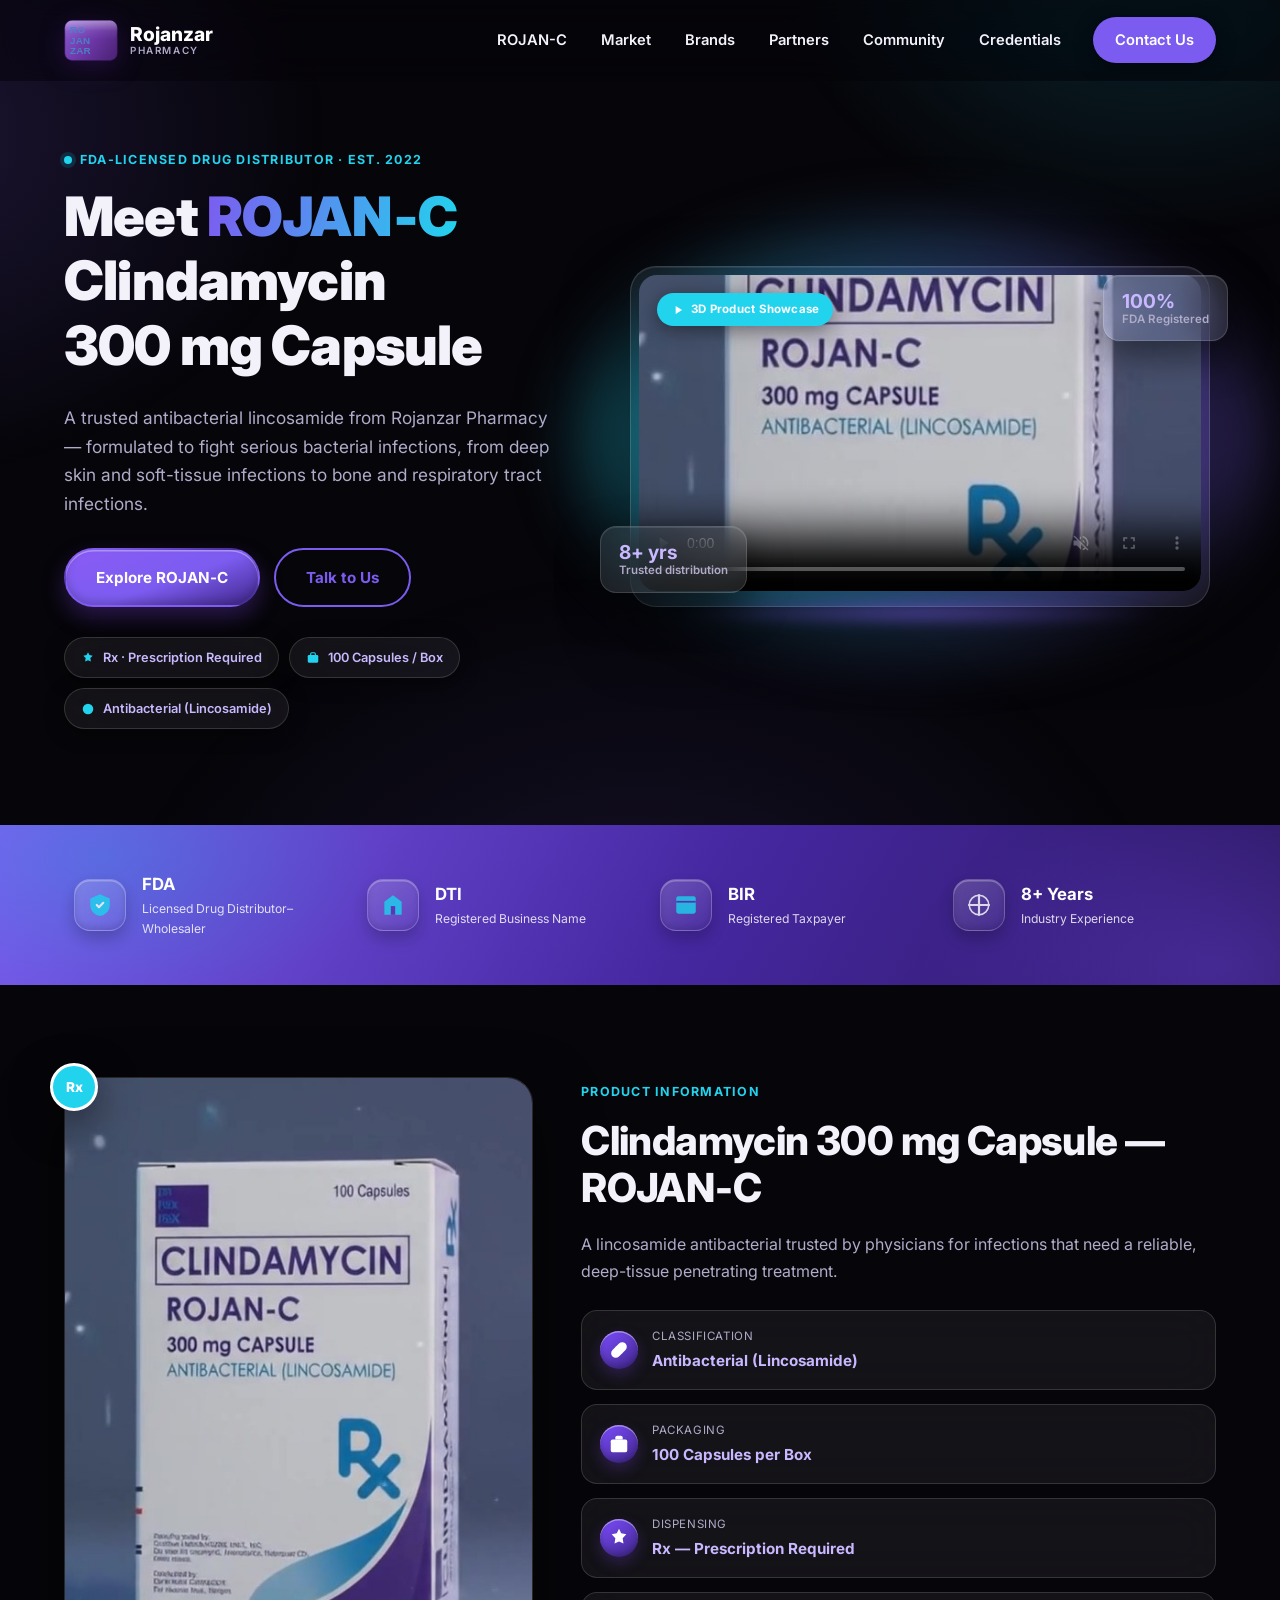
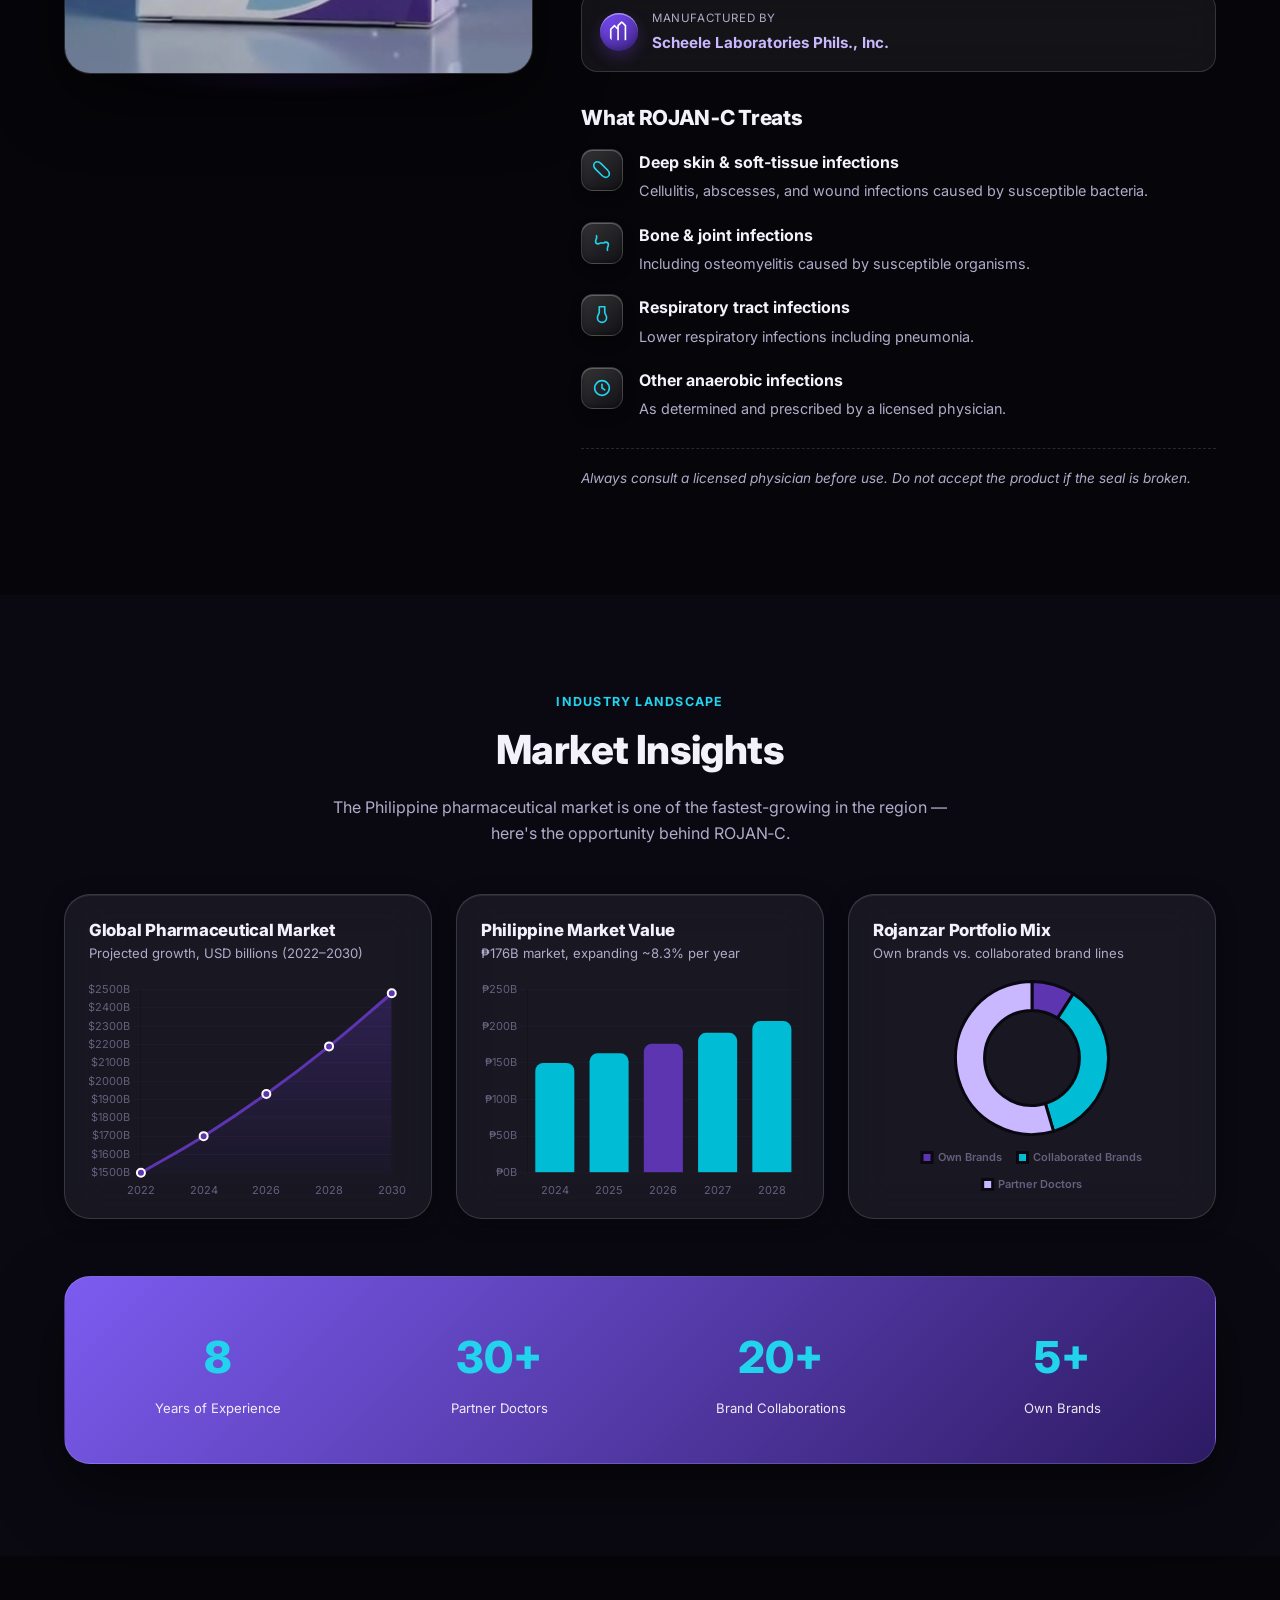
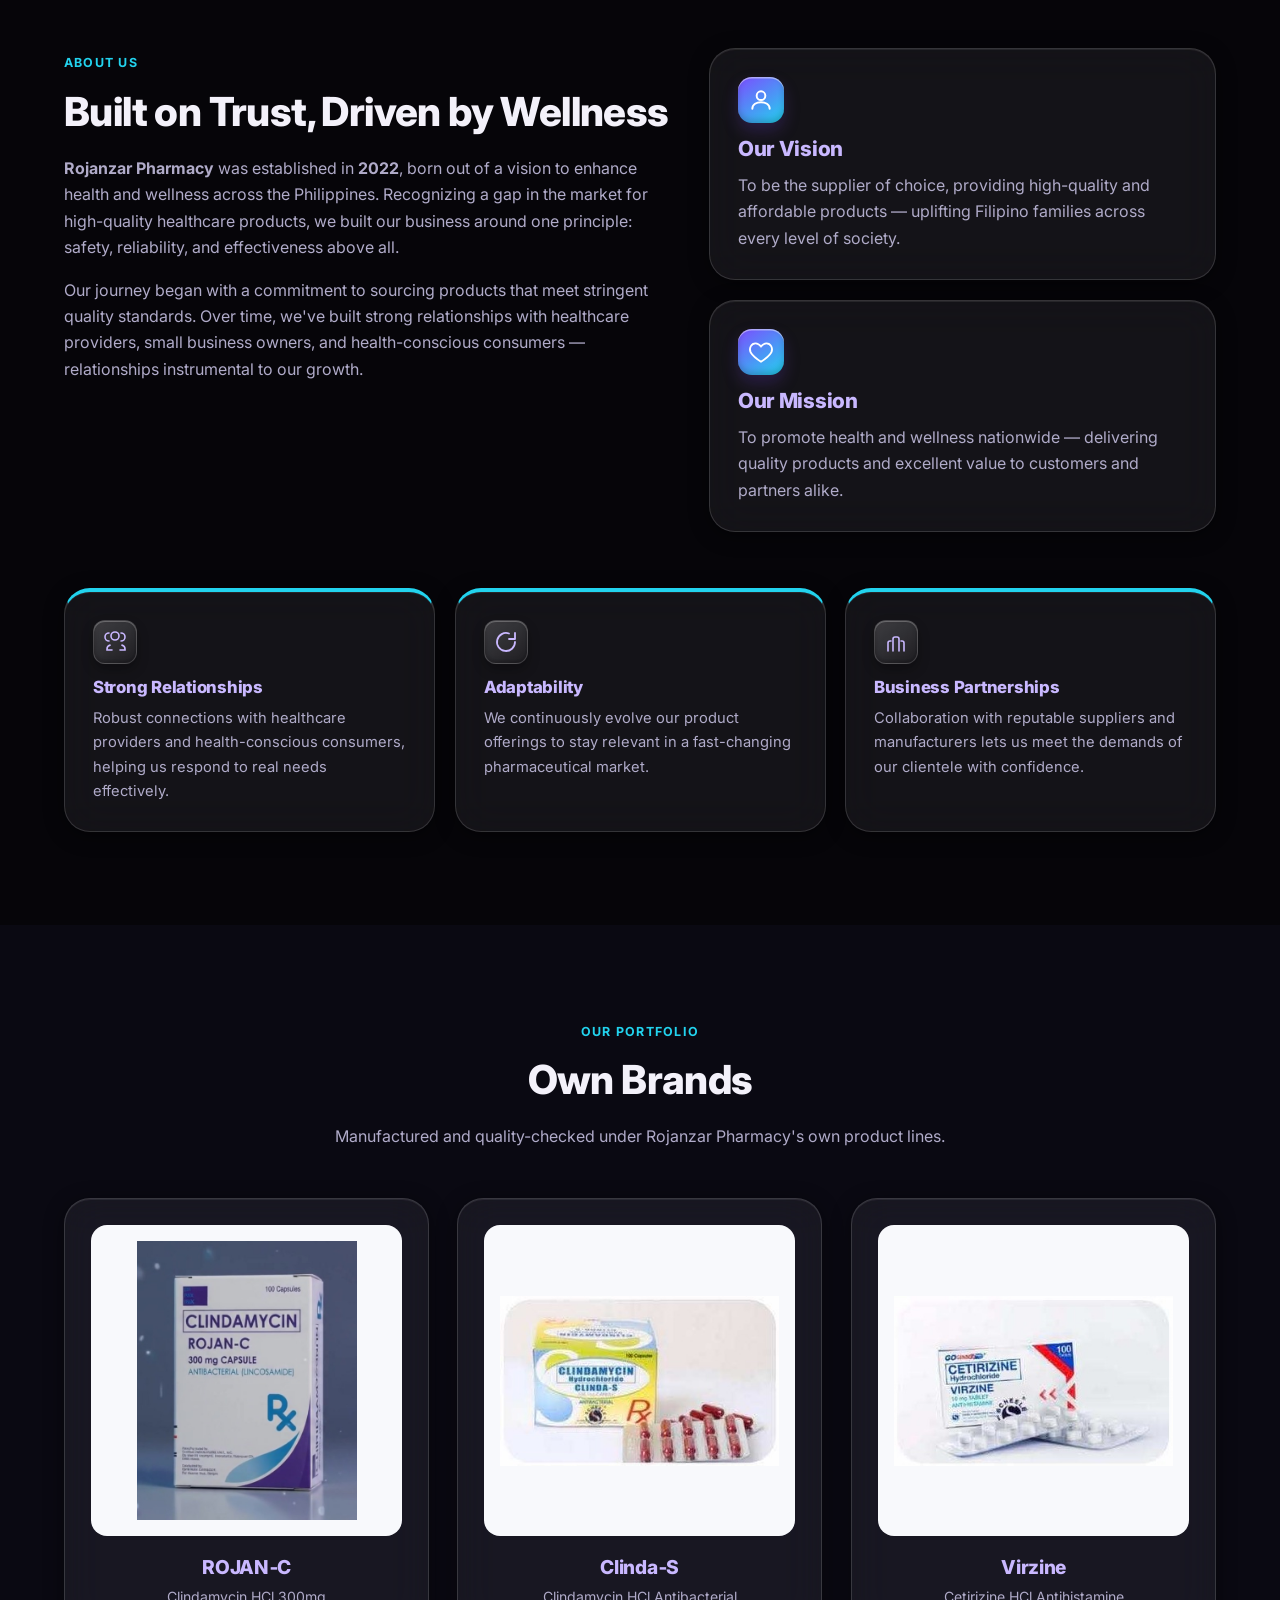
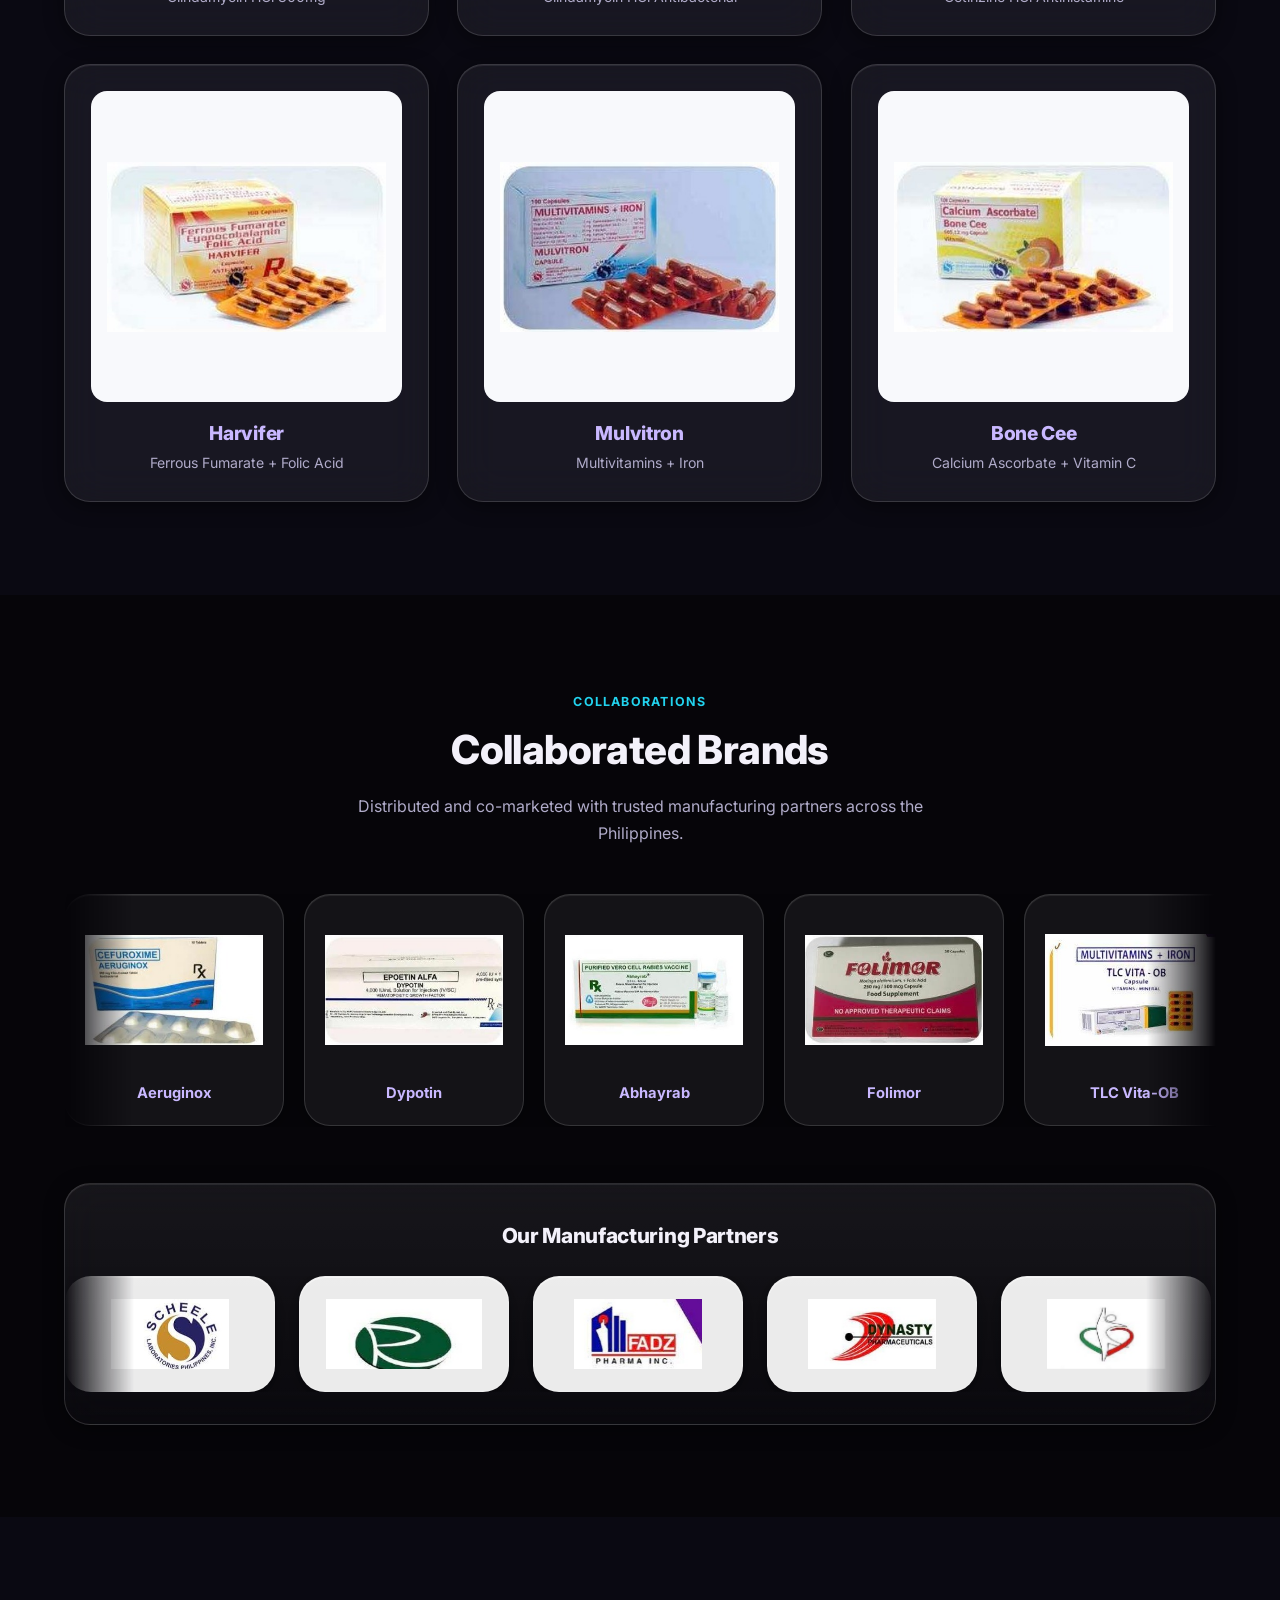
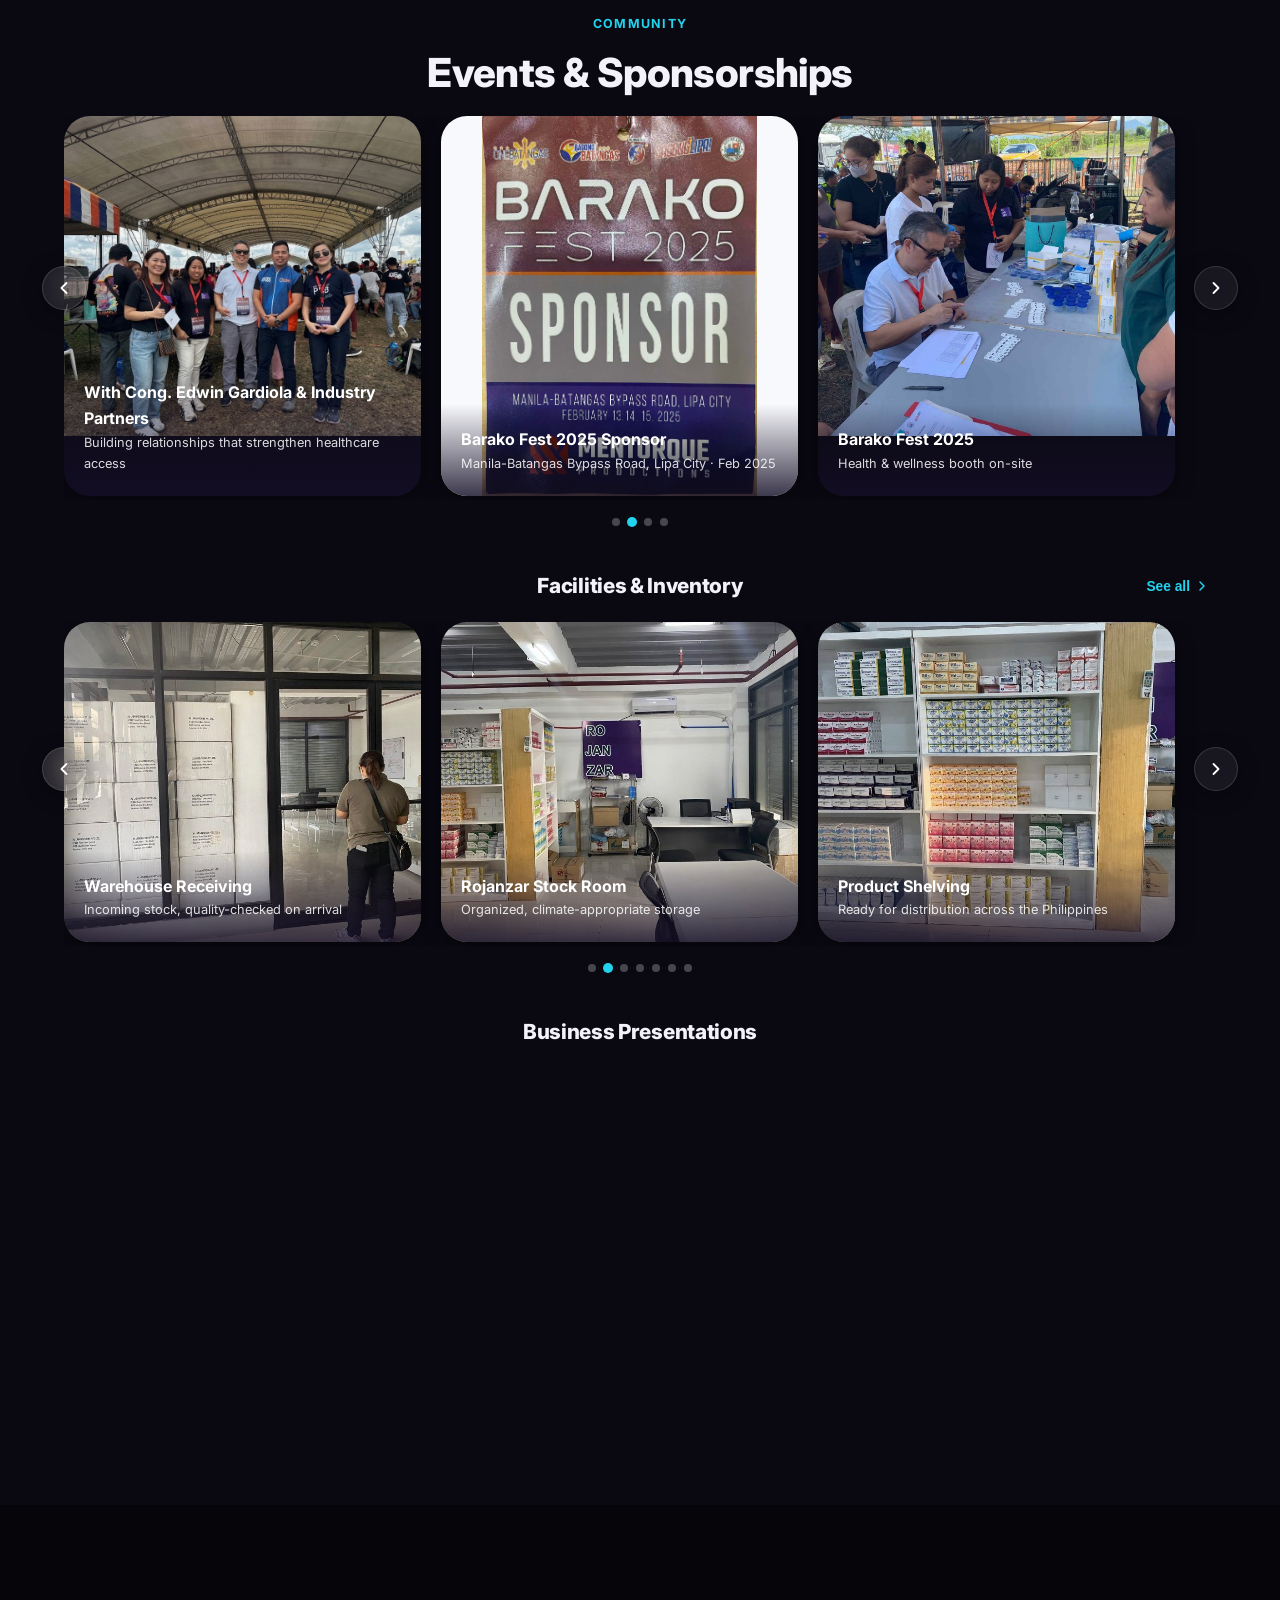
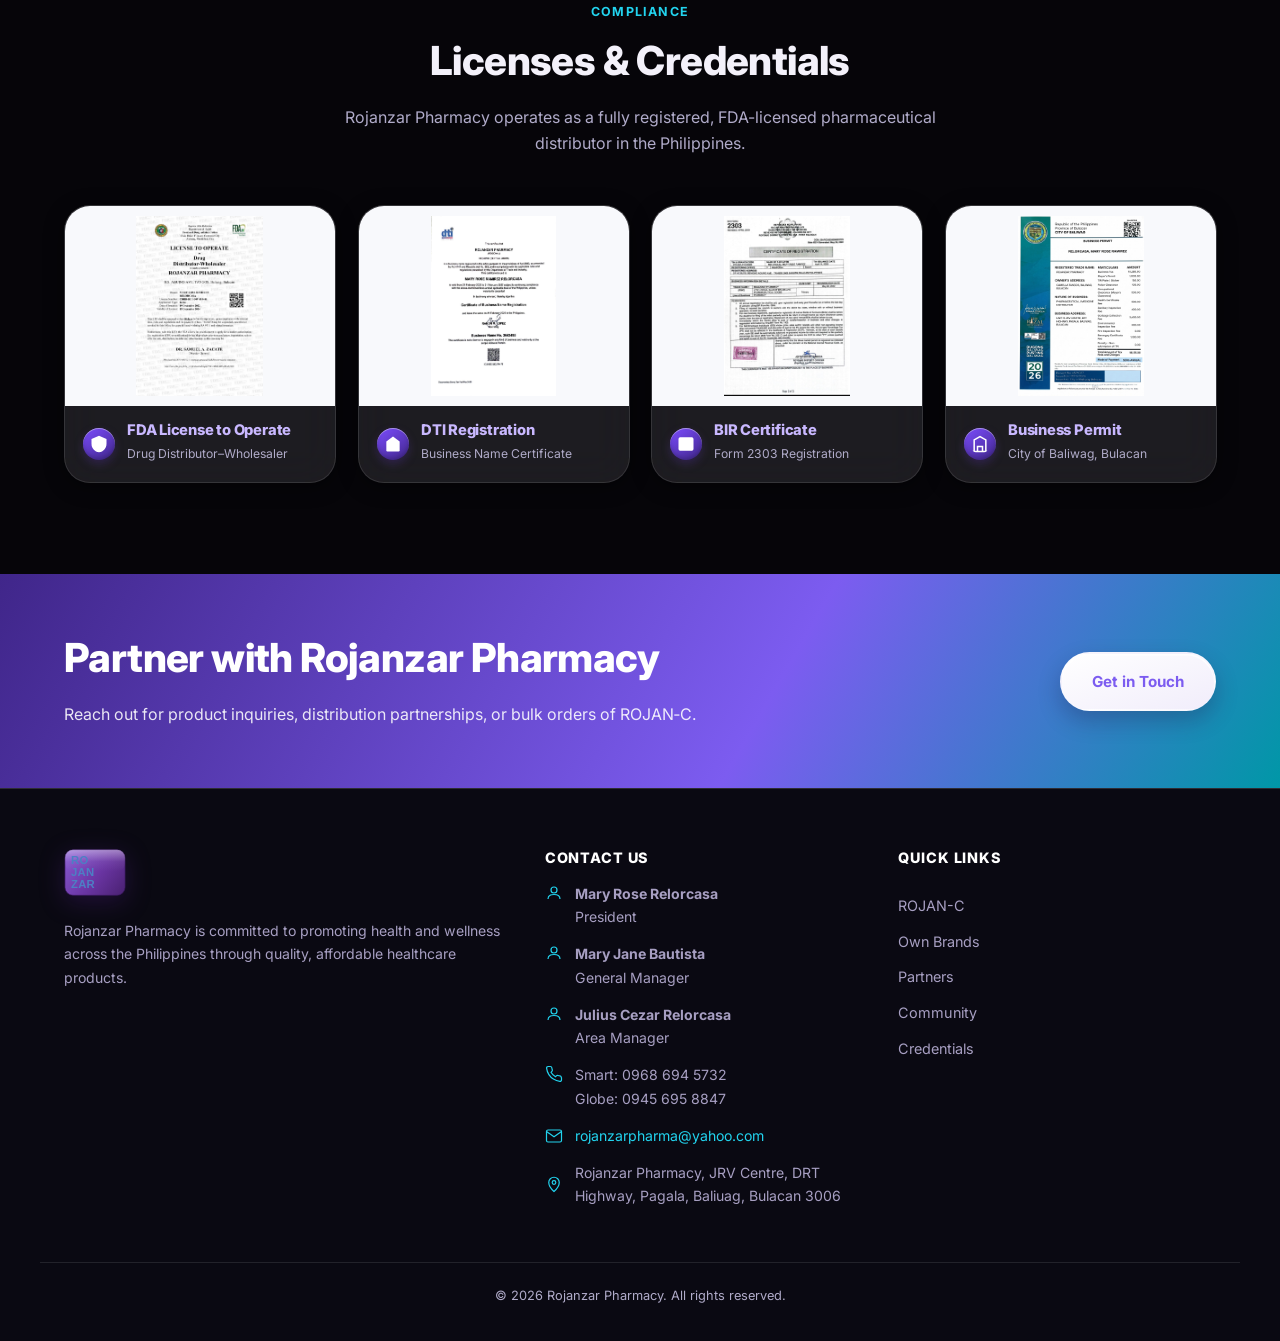
==== commit 2505cb98: "Update title in index.html" ====
--- a/index.html
+++ b/index.html
@@ -3,7 +3,7 @@
 <head>
 <meta charset="UTF-8">
 <meta name="viewport" content="width=device-width, initial-scale=1.0">
-<title>ROJAN-C | Rojanzar Pharmacy</title>
+<title>Rojanzar Pharmacy</title>
 <meta name="description" content="ROJAN-C (Clindamycin 300mg Capsule) by Rojanzar Pharmacy — an FDA-licensed antibacterial lincosamide for serious bacterial infections.">
 <link rel="icon" href="assets/icons/favicon.ico" sizes="any">
 <link rel="icon" type="image/svg+xml" href="assets/icons/favicon.svg">
